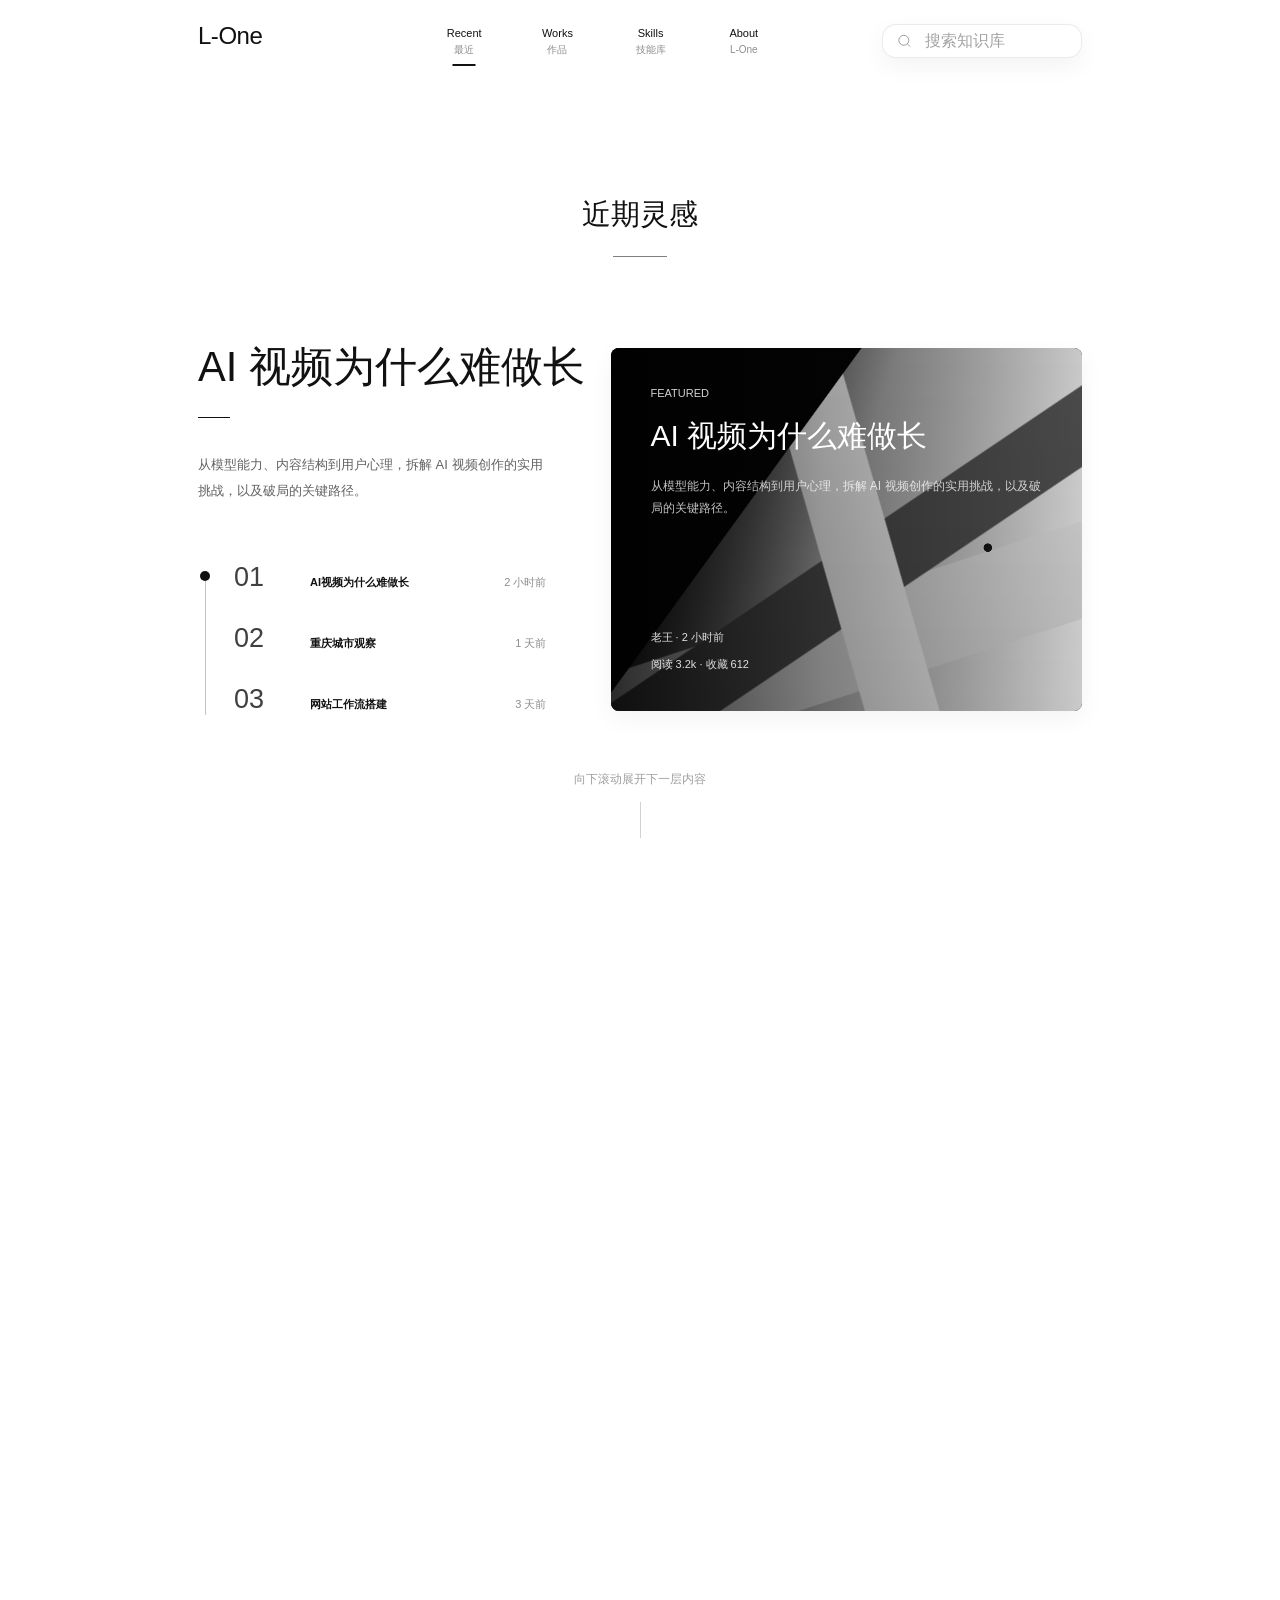
==== index.html @ 472b59b1 "Serve Shougang images from site assets" ====
<!doctype html>
<html lang="zh-CN">
<head>
  <meta charset="utf-8">
  <meta name="viewport" content="width=device-width, initial-scale=1">
  <title>L-One | 个人知识库</title>
  <style>
    :root {
      --bg: #fff;
      --ink: #111;
      --text: rgba(0, 0, 0, .62);
      --muted: rgba(0, 0, 0, .45);
      --line: rgba(0, 0, 0, .12);
      --soft-line: rgba(0, 0, 0, .08);
      --black: #060606;
      --container: 884px;
      --pad: clamp(72px, 10vw, 146px);
      --radius: 8px;
      --shadow: 0 8px 24px rgba(0, 0, 0, .05);
      --font: -apple-system, BlinkMacSystemFont, "SF Pro Display", "SF Pro Text", "PingFang SC", "Hiragino Sans GB", "Microsoft YaHei", sans-serif;
    }

    * { box-sizing: border-box; }
    html { scroll-behavior: smooth; }
    body {
      margin: 0;
      background: var(--bg);
      color: var(--ink);
      font-family: var(--font);
      letter-spacing: 0;
    }
    a { color: inherit; text-decoration: none; }
    button, input { font: inherit; }

    .container {
      max-width: calc(var(--container) + var(--pad) * 2);
      margin: 0 auto;
      padding-left: var(--pad);
      padding-right: var(--pad);
    }

    .site-header {
      padding: 24px 0 0;
      background: #fff;
    }
    .header-inner {
      display: grid;
      grid-template-columns: 128px 1fr 200px;
      align-items: start;
      gap: 28px;
      min-height: 54px;
    }
    .logo {
      font-size: 24px;
      line-height: 1;
      font-weight: 500;
      letter-spacing: -.02em;
      white-space: nowrap;
    }
    .nav {
      display: flex;
      justify-content: center;
      gap: clamp(24px, 4vw, 58px);
      padding-top: 4px;
    }
    .nav-link {
      position: relative;
      display: grid;
      gap: 6px;
      text-align: center;
      min-width: 42px;
      padding-bottom: 11px;
      color: var(--ink);
      cursor: pointer;
    }
    .nav-link strong {
      display: block;
      font-size: 11px;
      font-weight: 500;
      line-height: 1;
    }
    .nav-link span {
      display: block;
      font-size: 10px;
      color: var(--muted);
      line-height: 1;
    }
    .nav-link.active::after {
      content: "";
      position: absolute;
      left: 50%;
      bottom: 0;
      width: 23px;
      height: 2px;
      background: #111;
      transform: translateX(-50%);
    }
    .search {
      position: relative;
      align-self: start;
    }
    .search svg {
      position: absolute;
      left: 14px;
      top: 50%;
      width: 17px;
      height: 17px;
      transform: translateY(-50%);
      opacity: .58;
      pointer-events: none;
    }
    .search input {
      width: 100%;
      height: 34px;
      border: 1px solid var(--soft-line);
      border-radius: 14px;
      box-shadow: var(--shadow);
      padding: 0 14px 0 42px;
      outline: none;
      color: var(--ink);
      background: #fff;
    }
    .search input::placeholder { color: rgba(0, 0, 0, .36); }
    .search input:focus { border-color: rgba(0, 0, 0, .22); }

    main { min-height: calc(100vh - 92px); }
    .page { display: none; }
    .page.active { display: block; }
    #page-home.awaiting-reveal .home-reveal-content {
      opacity: 0;
      transform: translateY(94px) scale(.975);
      pointer-events: none;
    }
    #page-home.reveal-complete .home-reveal-content {
      opacity: 1;
      transform: translateY(0) scale(1);
      pointer-events: auto;
      transition: opacity .82s ease, transform .82s cubic-bezier(.2, .8, .2, 1);
    }
    #page-home.awaiting-reveal .hero-grid {
      transform: translateY(0) scale(1);
      transition: transform .72s cubic-bezier(.2, .8, .2, 1), opacity .72s ease;
    }
    #page-home.reveal-complete .hero-grid {
      transform: translateY(-18px) scale(.985);
      transition: transform .72s cubic-bezier(.2, .8, .2, 1), opacity .72s ease;
    }
    .scroll-trigger-note {
      display: grid;
      place-items: center;
      margin: 56px auto 0;
      color: rgba(0,0,0,.38);
      font-size: 12px;
      letter-spacing: 0;
      transition: opacity .35s ease;
    }
    .scroll-trigger-note::after {
      content: "";
      display: block;
      width: 1px;
      height: 36px;
      margin-top: 14px;
      background: rgba(0,0,0,.18);
    }
    #page-home.reveal-complete .scroll-trigger-note {
      opacity: 0;
      pointer-events: none;
    }

    .section-head {
      position: relative;
      margin: 120px auto 87px;
      text-align: center;
    }
    .section-head h1,
    .section-head h2 {
      margin: 0;
      font-size: clamp(20px, 2.4vw, 29px);
      font-weight: 500;
      line-height: 1.16;
      letter-spacing: 0;
    }
    .section-head::after {
      content: "";
      display: block;
      width: 54px;
      height: 1px;
      margin: 24px auto 0;
      background: rgba(0, 0, 0, .5);
    }
    .section-head.with-action {
      display: grid;
      grid-template-columns: 1fr auto 1fr;
      align-items: center;
      text-align: center;
    }
    .section-head.with-action h2 { grid-column: 2; }
    .section-head.with-action .ghost-btn {
      grid-column: 3;
      justify-self: end;
      margin-top: 8px;
    }
    .section-head.with-action::after {
      grid-column: 2;
      justify-self: center;
    }
    .ghost-btn {
      display: inline-flex;
      align-items: center;
      justify-content: center;
      min-height: 28px;
      padding: 0 12px;
      border: 1px solid var(--soft-line);
      border-radius: 6px;
      background: #fff;
      color: var(--muted);
      font-size: 10px;
      cursor: pointer;
      transition: opacity .18s ease, transform .18s ease;
    }
    .ghost-btn:hover { opacity: .68; transform: translateY(-1px); }

    .visual {
      position: relative;
      overflow: hidden;
      background: #ddd;
      filter: grayscale(1);
      isolation: isolate;
    }
    .visual::before,
    .visual::after {
      content: "";
      position: absolute;
      inset: 0;
      pointer-events: none;
    }
    .visual::before { background: var(--scene); }
    .visual::after {
      background:
        linear-gradient(180deg, rgba(255,255,255,.08), rgba(0,0,0,.12)),
        radial-gradient(circle at var(--dot-x, 50%) var(--dot-y, 55%), rgba(0,0,0,.92) 0 4px, transparent 4.5px);
      mix-blend-mode: multiply;
    }
    .scene-arch {
      --dot-x: 80%;
      --dot-y: 55%;
      --scene:
        linear-gradient(126deg, #050505 0 34%, transparent 34.2%),
        linear-gradient(74deg, transparent 0 44%, #f4f4f4 44.3% 57%, transparent 57.3%),
        linear-gradient(146deg, transparent 0 52%, #4f4f4f 52.3% 64%, transparent 64.3%),
        linear-gradient(162deg, transparent 0 63%, #dcdcdc 63.3% 82%, transparent 82.3%),
        linear-gradient(110deg, #222 0 18%, #aaa 48%, #f5f5f5 100%);
    }
    .scene-stairs {
      --dot-x: 58%;
      --dot-y: 64%;
      --scene:
        repeating-linear-gradient(180deg, transparent 0 13px, rgba(0,0,0,.26) 13px 15px),
        linear-gradient(105deg, #171717 0 38%, transparent 38.3%),
        linear-gradient(72deg, transparent 0 56%, #303030 56.4% 76%, transparent 76.4%),
        linear-gradient(180deg, #fafafa 0 20%, #bdbdbd 100%);
    }
    .scene-city {
      --dot-x: 45%;
      --dot-y: 78%;
      --scene:
        linear-gradient(180deg, rgba(255,255,255,.72), transparent 42%),
        repeating-linear-gradient(90deg, transparent 0 10px, rgba(0,0,0,.18) 10px 12px),
        linear-gradient(90deg, #262626 0 8%, #666 8% 13%, #222 13% 20%, #aaa 20% 24%, #333 24% 33%, #777 33% 44%, #202020 44% 53%, #555 53% 62%, #1d1d1d 62% 70%, #8b8b8b 70% 78%, #2c2c2c 78% 100%),
        linear-gradient(180deg, #d7d7d7, #777);
    }
    .scene-notes {
      --dot-x: 22%;
      --dot-y: 68%;
      --scene:
        linear-gradient(28deg, transparent 0 51%, rgba(0,0,0,.55) 51.2% 54%, transparent 54.2%),
        repeating-linear-gradient(0deg, transparent 0 16px, rgba(0,0,0,.12) 16px 17px),
        linear-gradient(115deg, #dedede 0 52%, #777 52.3% 72%, #ececec 72.3% 100%);
    }
    .scene-room {
      --dot-x: 50%;
      --dot-y: 74%;
      --scene:
        radial-gradient(circle at 50% 20%, rgba(255,255,255,.95) 0 18%, transparent 19%),
        linear-gradient(90deg, #0f0f0f 0 28%, #ededed 28.3% 72%, #1b1b1b 72.3% 100%),
        linear-gradient(180deg, #bbb 0, #222 100%);
    }
    .scene-desk {
      --dot-x: 64%;
      --dot-y: 58%;
      --scene:
        radial-gradient(circle at 74% 36%, rgba(255,255,255,.75) 0 9%, transparent 9.5%),
        linear-gradient(15deg, transparent 0 54%, rgba(0,0,0,.72) 54.4% 60%, transparent 60.4%),
        linear-gradient(95deg, #1a1a1a 0 42%, #d9d9d9 42.3% 68%, #4d4d4d 68.3% 100%);
    }
    .scene-book {
      --dot-x: 47%;
      --dot-y: 50%;
      --scene:
        repeating-linear-gradient(90deg, transparent 0 9px, rgba(0,0,0,.16) 9px 10px),
        linear-gradient(110deg, #eee 0 44%, #999 44.4% 50%, #f5f5f5 50.4% 100%);
    }
    .scene-water {
      --dot-x: 64%;
      --dot-y: 54%;
      --scene:
        repeating-linear-gradient(0deg, rgba(0,0,0,.1) 0 1px, transparent 1px 16px),
        linear-gradient(180deg, #f4f4f4 0, #9a9a9a 56%, #343434 100%);
    }

    .hero-grid {
      display: grid;
      grid-template-columns: minmax(280px, .85fr) minmax(368px, 1.15fr);
      gap: clamp(42px, 5vw, 74px);
      align-items: center;
      margin-top: 18px;
    }
    .hero-copy h2 {
      margin: 0;
      font-size: clamp(28px, 3.25vw, 43px);
      font-weight: 400;
      line-height: 1.1;
      white-space: nowrap;
      letter-spacing: 0;
    }
    .short-line {
      width: 32px;
      height: 1px;
      background: #111;
      margin: 28px 0 34px;
    }
    .hero-copy p {
      max-width: 470px;
      margin: 0;
      color: var(--text);
      font-size: 13px;
      line-height: 2;
    }
    .rank-list {
      position: relative;
      display: grid;
      gap: 30px;
      margin-top: 58px;
      padding-left: 36px;
    }
    .rank-list::before {
      content: "";
      position: absolute;
      left: 7px;
      top: 12px;
      bottom: 0;
      width: 1px;
      background: rgba(0, 0, 0, .24);
    }
    .rank-list::after {
      content: "";
      position: absolute;
      left: 2px;
      top: 9px;
      width: 10px;
      height: 10px;
      border-radius: 50%;
      background: #111;
    }
    .rank-item {
      display: grid;
      grid-template-columns: 54px 1fr auto;
      gap: 22px;
      align-items: baseline;
    }
    .rank-no {
      font-size: 27px;
      font-weight: 300;
      color: rgba(0, 0, 0, .75);
    }
    .rank-title {
      font-size: 11px;
      font-weight: 600;
      white-space: nowrap;
    }
    .rank-time {
      color: var(--muted);
      font-size: 11px;
      white-space: nowrap;
    }
    .featured-card {
      position: relative;
      min-height: 363px;
      border-radius: var(--radius);
      overflow: hidden;
      box-shadow: var(--shadow);
      background: #111;
    }
    .featured-card .visual {
      position: absolute;
      inset: 0;
      width: 100%;
      height: 100%;
    }
    .featured-card::after {
      content: "";
      position: absolute;
      inset: 0;
      background: linear-gradient(90deg, rgba(0,0,0,.78), rgba(0,0,0,.35) 45%, rgba(0,0,0,.06));
    }
    .featured-text {
      position: relative;
      z-index: 1;
      display: flex;
      flex-direction: column;
      justify-content: space-between;
      min-height: 363px;
      padding: 39px 40px;
      color: #fff;
    }
    .featured-kicker {
      margin-bottom: 18px;
      font-size: 11px;
      color: rgba(255,255,255,.82);
      text-transform: uppercase;
    }
    .featured-text h3 {
      margin: 0 0 20px;
      font-size: clamp(23px, 2.4vw, 30px);
      font-weight: 400;
      line-height: 1.25;
    }
    .featured-text p {
      max-width: 470px;
      margin: 0;
      color: rgba(255,255,255,.76);
      font-size: 12px;
      line-height: 1.9;
    }
    .featured-meta {
      display: grid;
      gap: 12px;
      font-size: 11px;
      color: rgba(255,255,255,.86);
    }

    .home-articles {
      max-width: 820px;
      margin: 0 auto;
    }
    .article-preview {
      display: grid;
      grid-template-columns: 208px 1fr;
      align-items: center;
      gap: 66px;
      margin: 0 0 138px;
      color: inherit;
      cursor: pointer;
      transition: opacity .18s ease, transform .18s ease;
    }
    .article-preview:hover { opacity: .82; transform: translateY(-2px); }
    .article-preview.reverse {
      grid-template-columns: 1fr 208px;
      margin-left: 60px;
      margin-right: -20px;
    }
    .article-preview.reverse .preview-copy {
      text-align: right;
      justify-self: end;
    }
    .preview-cover {
      width: 208px;
      aspect-ratio: 1;
      border-radius: 6px;
      overflow: hidden;
      box-shadow: var(--shadow);
    }
    .preview-cover .visual { width: 100%; height: 100%; }
    .preview-cover .work-photo {
      width: 100%;
      height: 100%;
      object-fit: cover;
      filter: grayscale(.16) contrast(.98);
    }
    .preview-copy h3 {
      margin: 0 0 22px;
      font-size: 22px;
      font-weight: 500;
      line-height: 1.25;
    }
    .preview-copy p {
      margin: 0;
      color: var(--text);
      font-size: 12px;
      line-height: 1.9;
    }
    .meta {
      margin-top: 28px;
      color: var(--muted);
      font-size: 10px;
      line-height: 1.7;
    }

    .video-preview-grid {
      display: grid;
      grid-template-columns: repeat(2, minmax(208px, 288px));
      justify-content: center;
      gap: clamp(54px, 8vw, 102px);
      margin-bottom: 105px;
    }
    .video-mini .preview-cover {
      width: 100%;
      aspect-ratio: 1;
    }
    .video-mini h3 {
      margin: 28px 0 18px;
      font-size: 22px;
      font-weight: 500;
      line-height: 1.25;
    }
    .video-mini p {
      margin: 0;
      color: var(--text);
      font-size: 12px;
      line-height: 1.8;
    }

    .footer-line {
      border-top: 1px solid rgba(0, 0, 0, .08);
      margin: 60px 0 0;
      padding: 22px 0 28px;
      text-align: center;
    }

    .article-columns {
      display: grid;
      grid-template-columns: repeat(3, minmax(0, 1fr));
      gap: 26px;
      max-width: 1010px;
      margin: 0 auto 84px;
    }
    .article-column {
      overflow: hidden;
      border-radius: 4px;
      background: var(--black);
    }
    .black-card {
      background: var(--black);
      color: #fff;
    }
    .black-card .visual {
      width: 100%;
      aspect-ratio: 1;
    }
    .black-copy {
      padding: 23px 22px 30px;
      border-bottom: 1px solid rgba(255, 255, 255, .08);
    }
    .black-copy h3 {
      margin: 0 0 14px;
      font-size: 20px;
      font-weight: 500;
      line-height: 1.35;
    }
    .black-copy p {
      margin: 0;
      color: rgba(255, 255, 255, .66);
      font-size: 14px;
      line-height: 1.75;
    }
    .black-copy .meta {
      color: rgba(255, 255, 255, .45);
      margin-top: 24px;
    }
    .category-card {
      display: grid;
      place-items: center;
      min-height: 240px;
      padding: 32px 18px;
      text-align: center;
      background: #030303;
      border-bottom: 1px solid rgba(255, 255, 255, .08);
    }
    .category-card strong {
      display: block;
      font-size: clamp(48px, 6vw, 78px);
      font-weight: 400;
      color: #fff;
      line-height: 1;
    }
    .category-card span {
      display: block;
      margin-top: 22px;
      color: rgba(255, 255, 255, .68);
      font-size: 15px;
    }

    .video-layout {
      display: grid;
      grid-template-columns: minmax(190px, 260px) minmax(340px, 520px) minmax(190px, 260px);
      gap: clamp(28px, 4.6vw, 54px);
      align-items: start;
      max-width: 1160px;
      margin: 0 auto 90px;
    }
    .video-col {
      display: grid;
      gap: 26px;
    }
    .video-card {
      overflow: hidden;
      border: 1px solid var(--soft-line);
      border-radius: 7px;
      background: #fff;
      transition: transform .18s ease, box-shadow .18s ease;
    }
    .video-card:hover {
      transform: translateY(-3px);
      box-shadow: var(--shadow);
    }
    .video-card .visual {
      width: 100%;
      aspect-ratio: 1.1;
    }
    .video-card.large .visual { aspect-ratio: 1.55; }
    .video-body {
      padding: 20px 20px 23px;
    }
    .video-card.large .video-body { padding: 26px 26px 30px; }
    .video-body h3 {
      margin: 0 0 12px;
      font-size: 19px;
      font-weight: 500;
      line-height: 1.3;
    }
    .video-card.large h3 { font-size: 30px; }
    .video-body p {
      margin: 0;
      color: var(--text);
      font-size: 14px;
      line-height: 1.75;
    }
    .video-card.large p { font-size: 16px; }

    .lib-hero {
      margin: 82px auto 54px;
      text-align: center;
    }
    .lib-hero h1 {
      margin: 0 0 22px;
      font-size: clamp(48px, 6vw, 72px);
      font-weight: 400;
      line-height: 1;
    }
    .lib-hero p {
      margin: 0;
      color: var(--muted);
      font-size: 20px;
    }
    .filters {
      display: flex;
      justify-content: center;
      align-items: center;
      gap: 28px;
      margin-bottom: 54px;
      color: rgba(0, 0, 0, .68);
      font-size: 14px;
    }
    .filter {
      min-height: 34px;
      padding: 0 16px;
      border: 1px solid transparent;
      border-radius: 7px;
      background: transparent;
      color: inherit;
      cursor: pointer;
    }
    .filter.active {
      border-color: var(--soft-line);
      box-shadow: var(--shadow);
      color: var(--ink);
    }
    .filter.icon {
      display: inline-flex;
      gap: 6px;
      align-items: center;
    }
    .works-intro {
      max-width: 560px;
      margin: -58px auto 42px;
      color: var(--text);
      font-size: 13px;
      line-height: 2;
      text-align: center;
    }
    .works-board {
      display: grid;
      gap: 32px;
      max-width: 1040px;
      margin: 0 auto 96px;
    }
    .work-featured {
      display: grid;
      grid-template-columns: minmax(280px, 1.08fr) minmax(280px, .92fr);
      overflow: hidden;
      border: 1px solid var(--soft-line);
      border-radius: 8px;
      background: #fff;
      box-shadow: var(--shadow);
      color: inherit;
      cursor: pointer;
      transition: opacity .18s ease, transform .18s ease, box-shadow .18s ease;
    }
    .work-featured:hover {
      opacity: .86;
      transform: translateY(-3px);
      box-shadow: 0 12px 30px rgba(0, 0, 0, .07);
    }
    .work-featured .visual { min-height: 392px; }
    .work-photo {
      display: block;
      width: 100%;
      height: 100%;
      object-fit: cover;
    }
    .work-featured .work-photo {
      min-height: 392px;
      filter: grayscale(.18) contrast(.98);
    }
    .work-copy {
      display: flex;
      flex-direction: column;
      justify-content: center;
      padding: clamp(34px, 4vw, 56px);
    }
    .work-kicker {
      margin-bottom: 18px;
      color: var(--muted);
      font-size: 11px;
      letter-spacing: .04em;
      text-transform: uppercase;
    }
    .work-copy h2,
    .work-card h3 {
      margin: 0;
      color: var(--ink);
      font-weight: 500;
      line-height: 1.32;
    }
    .work-copy h2 {
      font-size: clamp(28px, 3.2vw, 42px);
      letter-spacing: -.02em;
    }
    .work-copy p,
    .work-card p {
      margin: 18px 0 0;
      color: var(--text);
      line-height: 1.85;
    }
    .work-copy p { font-size: 14px; }
    .work-tags {
      display: flex;
      flex-wrap: wrap;
      gap: 10px;
      margin-top: 24px;
      color: rgba(0, 0, 0, .52);
      font-size: 11px;
    }
    .work-meta-grid {
      display: grid;
      grid-template-columns: repeat(2, minmax(0, 1fr));
      gap: 18px 28px;
      margin-top: 34px;
      padding-top: 28px;
      border-top: 1px solid var(--soft-line);
    }
    .work-meta-grid span {
      display: block;
      color: var(--muted);
      font-size: 10px;
      line-height: 1.4;
    }
    .work-meta-grid strong {
      display: block;
      margin-top: 7px;
      color: rgba(0, 0, 0, .72);
      font-size: 12px;
      font-weight: 500;
      line-height: 1.45;
    }
    .work-actions { margin-top: 32px; }
    .work-grid {
      display: grid;
      grid-template-columns: repeat(3, minmax(0, 1fr));
      gap: 26px;
    }
    .work-card {
      overflow: hidden;
      border: 1px solid var(--soft-line);
      border-radius: 7px;
      background: #fff;
      transition: transform .18s ease, box-shadow .18s ease;
    }
    .work-card:hover {
      transform: translateY(-3px);
      box-shadow: var(--shadow);
    }
    .work-card .visual {
      width: 100%;
      aspect-ratio: 1;
    }
    .work-card-body { padding: 22px 22px 24px; }
    .work-card h3 { font-size: 19px; }
    .work-card p { font-size: 13px; }
    .work-card .work-tags { margin-top: 18px; }
    .work-card .ghost-btn { margin-top: 24px; }
    .work-detail {
      max-width: 980px;
      margin: 74px auto 96px;
    }
    .back-link {
      display: inline-flex;
      margin-bottom: 54px;
      color: var(--muted);
      font-size: 12px;
      transition: opacity .18s ease;
    }
    .back-link:hover { opacity: .68; }
    .detail-hero {
      display: grid;
      grid-template-columns: minmax(280px, .9fr) minmax(320px, 1.1fr);
      gap: clamp(42px, 6vw, 82px);
      align-items: center;
      padding-bottom: 64px;
      border-bottom: 1px solid var(--soft-line);
    }
    .detail-cover {
      overflow: hidden;
      border-radius: 8px;
      box-shadow: var(--shadow);
    }
    .detail-cover .visual {
      width: 100%;
      aspect-ratio: 4 / 5;
      min-height: 420px;
    }
    .detail-cover .work-photo {
      width: 100%;
      aspect-ratio: 4 / 5;
      min-height: 420px;
      object-fit: cover;
      filter: grayscale(.08) contrast(.98);
    }
    .detail-kicker {
      margin-bottom: 22px;
      color: var(--muted);
      font-size: 11px;
      letter-spacing: .04em;
      text-transform: uppercase;
    }
    .detail-title {
      margin: 0;
      font-size: clamp(36px, 5vw, 68px);
      font-weight: 400;
      line-height: 1.08;
      letter-spacing: -.04em;
    }
    .detail-lead {
      max-width: 560px;
      margin: 28px 0 0;
      color: var(--text);
      font-size: 15px;
      line-height: 2;
    }
    .detail-meta {
      display: grid;
      grid-template-columns: repeat(4, minmax(0, 1fr));
      gap: 24px;
      padding: 34px 0;
      border-bottom: 1px solid var(--soft-line);
    }
    .detail-meta span {
      display: block;
      color: var(--muted);
      font-size: 10px;
      line-height: 1.4;
    }
    .detail-meta strong {
      display: block;
      margin-top: 8px;
      color: rgba(0, 0, 0, .76);
      font-size: 13px;
      font-weight: 500;
      line-height: 1.45;
    }
    .detail-body {
      display: grid;
      grid-template-columns: minmax(0, .72fr) minmax(240px, .28fr);
      gap: clamp(42px, 6vw, 76px);
      padding-top: 58px;
    }
    .detail-section {
      margin-bottom: 54px;
    }
    .detail-section h2 {
      margin: 0 0 22px;
      font-size: 22px;
      font-weight: 500;
      line-height: 1.3;
    }
    .detail-section p {
      margin: 0 0 16px;
      color: var(--text);
      font-size: 14px;
      line-height: 2;
    }
    .note-body {
      display: grid;
      gap: 14px;
      color: var(--text);
      font-size: 14px;
      line-height: 2;
    }
    .note-body p { margin: 0; }
    .photo-carousel-wrap {
      position: relative;
    }
    .photo-carousel {
      display: grid;
      grid-auto-flow: column;
      grid-auto-columns: 100%;
      overflow-x: auto;
      overscroll-behavior-x: contain;
      scroll-snap-type: x mandatory;
      border-radius: 8px;
      box-shadow: var(--shadow);
      background: #f4f4f4;
      scrollbar-width: none;
    }
    .photo-carousel::-webkit-scrollbar { display: none; }
    .carousel-btn {
      position: absolute;
      top: 50%;
      z-index: 2;
      display: grid;
      place-items: center;
      width: 38px;
      height: 38px;
      border: 1px solid rgba(0, 0, 0, .1);
      border-radius: 50%;
      background: rgba(255, 255, 255, .84);
      color: rgba(0, 0, 0, .76);
      box-shadow: 0 8px 20px rgba(0, 0, 0, .08);
      cursor: pointer;
      opacity: 0;
      transform: translateY(-50%);
      transition: opacity .18s ease, transform .18s ease, background .18s ease;
    }
    .photo-carousel-wrap:hover .carousel-btn,
    .photo-carousel-wrap.controls-visible .carousel-btn,
    .carousel-btn:focus-visible {
      opacity: 1;
    }
    .carousel-btn:hover {
      background: #fff;
      transform: translateY(-50%) scale(1.04);
    }
    .carousel-btn.prev { left: -56px; }
    .carousel-btn.next { right: -56px; }
    .carousel-btn span {
      display: block;
      margin-top: -2px;
      font-size: 25px;
      line-height: 1;
    }
    .photo-slide {
      position: relative;
      margin: 0;
      scroll-snap-align: center;
    }
    .photo-slide .work-photo {
      width: 100%;
      aspect-ratio: 4 / 5;
      min-height: 420px;
      object-fit: cover;
      filter: grayscale(.08) contrast(.98);
      cursor: zoom-in;
    }
    .photo-index {
      position: absolute;
      right: 14px;
      bottom: 14px;
      padding: 5px 9px;
      border-radius: 999px;
      background: rgba(255, 255, 255, .82);
      color: rgba(0, 0, 0, .68);
      font-size: 11px;
      line-height: 1;
    }
    .carousel-hint {
      margin-top: 12px;
      color: var(--muted);
      font-size: 11px;
    }
    .photo-preview {
      position: fixed;
      inset: 0;
      z-index: 20;
      display: none;
      place-items: center;
      padding: clamp(18px, 4vw, 48px);
      background: rgba(0, 0, 0, .86);
    }
    .photo-preview.active { display: grid; }
    .photo-preview-img {
      max-width: min(92vw, 1180px);
      max-height: 88vh;
      object-fit: contain;
      border-radius: 6px;
      box-shadow: 0 24px 80px rgba(0, 0, 0, .34);
    }
    .preview-close,
    .preview-nav {
      position: fixed;
      z-index: 21;
      display: grid;
      place-items: center;
      border: 1px solid rgba(255, 255, 255, .18);
      border-radius: 50%;
      background: rgba(255, 255, 255, .12);
      color: #fff;
      cursor: pointer;
      transition: background .18s ease, transform .18s ease;
    }
    .preview-close:hover,
    .preview-nav:hover {
      background: rgba(255, 255, 255, .22);
      transform: scale(1.04);
    }
    .preview-close {
      top: 28px;
      right: 30px;
      width: 42px;
      height: 42px;
      font-size: 26px;
      line-height: 1;
    }
    .preview-nav {
      top: 50%;
      width: 48px;
      height: 48px;
      font-size: 32px;
      transform: translateY(-50%);
    }
    .preview-nav:hover { transform: translateY(-50%) scale(1.04); }
    .preview-nav.prev { left: 30px; }
    .preview-nav.next { right: 30px; }
    .preview-counter {
      position: fixed;
      left: 50%;
      bottom: 28px;
      z-index: 21;
      transform: translateX(-50%);
      padding: 6px 12px;
      border-radius: 999px;
      background: rgba(255, 255, 255, .13);
      color: rgba(255, 255, 255, .86);
      font-size: 12px;
    }
    .detail-side {
      align-self: start;
      padding-top: 4px;
    }
    .detail-side-card {
      border: 1px solid var(--soft-line);
      border-radius: 8px;
      padding: 24px;
      background: #fff;
    }
    .detail-side-card h3 {
      margin: 0 0 18px;
      font-size: 16px;
      font-weight: 500;
    }
    .detail-side-card p {
      margin: 0;
      color: var(--text);
      font-size: 12px;
      line-height: 1.9;
    }
    .detail-side-card .ghost-btn {
      margin-top: 24px;
    }
    .library-grid {
      display: grid;
      grid-template-columns: repeat(4, minmax(0, 1fr));
      gap: 34px 26px;
      max-width: 1060px;
      margin: 0 auto 96px;
    }
    .lib-card {
      min-width: 0;
    }
    .lib-thumb {
      aspect-ratio: 1;
      border-radius: 6px;
      overflow: hidden;
      box-shadow: var(--shadow);
      transition: transform .2s ease;
    }
    .lib-thumb .visual { width: 100%; height: 100%; }
    .library-grid:hover .lib-thumb { transform: scale(.985); }
    .lib-card:hover .lib-thumb { transform: scale(1.14); z-index: 2; }
    .lib-card h3 {
      margin: 15px 0 0;
      font-size: 17px;
      font-weight: 500;
      line-height: 1.35;
    }

    .about-page .header-rule {
      border-top: 1px solid var(--line);
      margin-top: 3px;
    }
    .about-info {
      display: grid;
      grid-template-columns: repeat(3, 1fr);
      gap: 48px;
      padding: 46px 0 40px;
      border-bottom: 1px solid var(--line);
    }
    .info-item {
      display: grid;
      grid-template-columns: 38px 1fr;
      gap: 18px;
      align-items: start;
    }
    .info-item svg {
      width: 30px;
      height: 30px;
      stroke-width: 1.5;
    }
    .eyebrow {
      color: var(--ink);
      font-size: 16px;
      font-weight: 500;
      line-height: 1.2;
    }
    .cn { color: var(--muted); font-weight: 400; }
    .info-item p {
      margin: 12px 0 0;
      color: var(--text);
      font-size: 16px;
      line-height: 1.55;
    }
    .about-hero {
      display: grid;
      grid-template-columns: 1.15fr .95fr;
      gap: 74px;
      align-items: center;
      padding: 42px 0 64px;
    }
    .about-hero h1 {
      margin: 0;
      font-size: clamp(78px, 10vw, 132px);
      font-weight: 900;
      letter-spacing: -.04em;
      line-height: .9;
    }
    .about-name {
      margin: 18px 0 42px;
      font-size: 31px;
      font-weight: 400;
    }
    .tags {
      display: flex;
      flex-wrap: wrap;
      gap: 12px;
      margin-bottom: 38px;
      color: rgba(0, 0, 0, .72);
      font-size: 12px;
      text-transform: uppercase;
    }
    .tags span + span::before {
      content: "|";
      margin-right: 12px;
      color: rgba(0, 0, 0, .35);
    }
    .about-lead {
      color: var(--text);
      font-size: 19px;
      line-height: 1.95;
    }
    .profile-img {
      aspect-ratio: 1.03;
      border-radius: 3px;
      overflow: hidden;
    }
    .profile-img .visual { width: 100%; height: 100%; }
    .about-grid {
      display: grid;
      grid-template-columns: .9fr 1.1fr;
      gap: 84px;
      padding-bottom: 60px;
    }
    .resume-section {
      margin-bottom: 48px;
    }
    .resume-title {
      margin: 0 0 22px;
      padding-bottom: 13px;
      border-bottom: 1px solid var(--line);
      font-size: 22px;
      font-weight: 700;
      line-height: 1.2;
      text-transform: uppercase;
    }
    .resume-section p {
      margin: 0;
      color: var(--text);
      font-size: 15px;
      line-height: 1.85;
    }
    .skill-list {
      display: grid;
      grid-template-columns: repeat(3, minmax(0, 1fr));
      gap: 12px;
    }
    .skill-pill {
      min-height: 44px;
      border: 1px solid rgba(0, 0, 0, .28);
      border-radius: 22px;
      display: grid;
      place-items: center;
      padding: 7px 10px;
      text-align: center;
      font-size: 12px;
      line-height: 1.25;
      color: rgba(0, 0, 0, .82);
    }
    .value-item {
      display: grid;
      grid-template-columns: 32px 1fr;
      gap: 16px;
      margin-bottom: 22px;
    }
    .value-item svg { width: 24px; height: 24px; }
    .value-item strong {
      display: block;
      margin-bottom: 5px;
      font-size: 16px;
      font-weight: 500;
    }
    .timeline {
      display: grid;
      gap: 28px;
    }
    .job {
      display: grid;
      grid-template-columns: 130px 1fr;
      gap: 28px;
    }
    .job time {
      color: rgba(0, 0, 0, .72);
      font-size: 15px;
    }
    .job strong {
      display: block;
      margin-bottom: 8px;
      font-size: 15px;
      font-weight: 600;
    }
    .contact-list {
      display: grid;
      gap: 13px;
    }
    .contact-row {
      display: grid;
      grid-template-columns: 170px 1fr;
      gap: 26px;
      color: var(--text);
      font-size: 15px;
      line-height: 1.5;
    }
    .contact-row strong {
      color: rgba(0, 0, 0, .75);
      font-weight: 500;
    }
    .copyright {
      border-top: 1px solid rgba(0, 0, 0, .08);
      padding: 20px 0 30px;
      text-align: center;
      color: var(--muted);
      font-size: 13px;
    }

    @media (max-width: 980px) {
      .header-inner {
        grid-template-columns: 1fr;
        gap: 18px;
      }
      .nav { justify-content: flex-start; overflow-x: auto; padding-bottom: 10px; }
      .search { max-width: 320px; }
      .hero-grid,
      .article-preview,
      .article-preview.reverse,
      .video-layout,
      .about-hero,
      .about-grid,
      .about-info,
      .work-featured,
      .detail-hero,
      .detail-body {
        grid-template-columns: 1fr;
      }
      .detail-meta {
        grid-template-columns: repeat(2, minmax(0, 1fr));
      }
      .work-grid {
        grid-template-columns: 1fr;
        max-width: 420px;
        margin: 0 auto;
      }
      .article-preview.reverse {
        margin-left: 0;
        margin-right: 0;
      }
      .article-preview.reverse .preview-copy {
        text-align: left;
        justify-self: start;
      }
      .article-columns {
        grid-template-columns: 1fr;
        max-width: 420px;
      }
      .library-grid {
        grid-template-columns: repeat(2, minmax(0, 1fr));
      }
      .video-preview-grid { grid-template-columns: minmax(240px, 360px); }
      .skill-list { grid-template-columns: repeat(2, minmax(0, 1fr)); }
      .job,
      .contact-row { grid-template-columns: 1fr; gap: 8px; }
    }

    @media (max-width: 640px) {
      :root { --pad: 22px; }
      .logo { font-size: 26px; }
      .section-head { margin-top: 58px; }
      .section-head.with-action {
        display: block;
      }
      .section-head.with-action .ghost-btn {
        margin-top: 22px;
      }
      .hero-copy h2 { font-size: clamp(29px, 9vw, 40px); }
      .rank-item { grid-template-columns: 50px 1fr; }
      .rank-time { grid-column: 2; }
      .featured-card,
      .featured-text { min-height: 390px; }
      .featured-text { padding: 34px 28px; }
      .preview-cover { width: 100%; }
      .article-preview,
      .article-preview.reverse { gap: 26px; margin-bottom: 62px; }
      .filters { justify-content: flex-start; overflow-x: auto; gap: 12px; }
      .lib-hero h1 { font-size: 46px; }
      .about-hero h1 { font-size: 74px; }
      .about-lead { font-size: 16px; }
      .detail-title { font-size: 42px; }
      .detail-cover .visual { min-height: 320px; }
      .photo-slide .work-photo { min-height: 320px; }
      .carousel-btn {
        width: 34px;
        height: 34px;
        opacity: 1;
      }
      .carousel-btn.prev { left: 10px; }
      .carousel-btn.next { right: 10px; }
      .preview-close {
        top: 16px;
        right: 16px;
      }
      .preview-nav {
        width: 40px;
        height: 40px;
      }
      .preview-nav.prev { left: 16px; }
      .preview-nav.next { right: 16px; }
    }
  </style>
</head>
<body>
  <header class="site-header" id="top">
    <div class="container header-inner">
      <a class="logo" href="#home" data-route="home">L-One</a>
      <nav class="nav" aria-label="主导航">
        <a class="nav-link" href="#home" data-route="home"><strong>Recent</strong><span>最近</span></a>
        <a class="nav-link" href="#works" data-route="works"><strong>Works</strong><span>作品</span></a>
        <a class="nav-link" href="#skills" data-route="skills"><strong>Skills</strong><span>技能库</span></a>
        <a class="nav-link" href="#about" data-route="about"><strong>About</strong><span>L-One</span></a>
      </nav>
      <label class="search" aria-label="搜索知识库">
        <svg viewBox="0 0 24 24" fill="none" stroke="currentColor"><circle cx="11" cy="11" r="7"></circle><path d="m20 20-3.5-3.5"></path></svg>
        <input type="search" placeholder="搜索知识库">
      </label>
    </div>
  </header>

  <main>
    <section class="page" id="page-home">
      <div class="container">
        <div class="section-head"><h1>近期灵感</h1></div>
        <div class="hero-grid">
          <div class="hero-copy">
            <h2>AI 视频为什么难做长</h2>
            <div class="short-line"></div>
            <p>从模型能力、内容结构到用户心理，拆解 AI 视频创作的实用挑战，以及破局的关键路径。</p>
            <div class="rank-list">
              <div class="rank-item"><span class="rank-no">01</span><span class="rank-title">AI视频为什么难做长</span><span class="rank-time">2 小时前</span></div>
              <div class="rank-item"><span class="rank-no">02</span><span class="rank-title">重庆城市观察</span><span class="rank-time">1 天前</span></div>
              <div class="rank-item"><span class="rank-no">03</span><span class="rank-title">网站工作流搭建</span><span class="rank-time">3 天前</span></div>
            </div>
          </div>
          <article class="featured-card">
            <div class="visual scene-arch"></div>
            <div class="featured-text">
              <div>
                <div class="featured-kicker">Featured</div>
                <h3>AI 视频为什么难做长</h3>
                <p>从模型能力、内容结构到用户心理，拆解 AI 视频创作的实用挑战，以及破局的关键路径。</p>
              </div>
              <div class="featured-meta">
                <span>老王 · 2 小时前</span>
                <span>阅读 3.2k · 收藏 612</span>
              </div>
            </div>
          </article>
        </div>
        <div class="scroll-trigger-note">向下滚动展开下一层内容</div>

        <div class="home-reveal-content" id="home-reveal-content">
          <div class="section-head with-action"><h2>近期作品</h2><a class="ghost-btn" href="#works" data-route="works">进入作品页</a></div>
          <div class="home-articles">
            <a class="article-preview" href="#work-shougang" data-route="work-shougang">
              <div class="preview-cover"><img class="work-photo" src="assets/works/shougang/image-01.webp" alt="首钢园｜永定河畔的微凉惬意封面" loading="lazy"></div>
              <div class="preview-copy">
                <h3>首钢园｜永定河畔的微凉惬意</h3>
                <p>永定河水很湍急，声音很大，傍晚的风带着秋天的凉劲儿，躺在草坪上，听水，乘风，真的很舒服。</p>
                <div class="meta">小红书 · 图文 · 2025.09.27</div>
              </div>
            </a>
            <article class="article-preview reverse">
              <div class="preview-copy">
                <h3>重庆城市观察</h3>
                <p>在山城的坡道与烟火之间，记录城市的节奏与人们的日常选择。</p>
                <div class="meta">L-One 老王 · 1 天前 · 阅读 2.1k · 收藏 438</div>
              </div>
              <div class="preview-cover"><div class="visual scene-city"></div></div>
            </article>
            <article class="article-preview">
              <div class="preview-cover"><div class="visual scene-notes"></div></div>
              <div class="preview-copy">
                <h3>网站工作流搭建</h3>
                <p>从内容规划、资产管理到发布协作，梳理一套可复用的网站搭建与运营流程。</p>
                <div class="meta">L-One 老王 · 3 天前 · 阅读 1.8k · 收藏 376</div>
              </div>
            </article>
          </div>

          <div class="section-head with-action"><h2>视频作品</h2><a class="ghost-btn" href="#works" data-route="works">进入作品页</a></div>
          <div class="video-preview-grid">
            <article class="video-mini">
              <div class="preview-cover"><div class="visual scene-room"></div></div>
              <h3>AI 内容创作方法论</h3>
              <p>从灵感到成片，拆解 AI 视频从构思到落地的完整流程。</p>
              <div class="meta">12 分钟 · 1080p · 中文字幕</div>
            </article>
            <article class="video-mini">
              <div class="preview-cover"><div class="visual scene-city"></div></div>
              <h3>城市空间与人的关系</h3>
              <p>在城市影像中，观察空间如何塑造情绪与故事。</p>
              <div class="meta">14 分钟 · 4K · 中文字幕</div>
            </article>
          </div>
          <footer class="footer-line"><button class="ghost-btn" type="button" data-top>回到顶部</button></footer>
        </div>
      </div>
    </section>

    <section class="page" id="page-works">
      <div class="container">
        <div class="section-head"><h1>作品归档</h1></div>
        <p class="works-intro">把分散在不同平台上的图文、视频和文章整理成统一的 L-One 阅读入口。平台渠道只作为作品标签存在，作品本身在这里保持同一种版式。</p>
        <div class="filters">
          <button class="filter active" type="button">全部分类</button>
          <button class="filter" type="button">图文</button>
          <button class="filter" type="button">视频</button>
          <button class="filter" type="button">文章</button>
        </div>
        <div class="works-board">
          <a class="work-featured" href="#work-shougang" data-route="work-shougang">
            <img class="work-photo" src="assets/works/shougang/image-01.webp" alt="首钢园｜永定河畔的微凉惬意封面" loading="lazy">
            <div class="work-copy">
              <div class="work-kicker">Xiaohongshu · 图文 · 城市观察</div>
              <h2>首钢园｜永定河畔的微凉惬意</h2>
              <p>永定河水很湍急，声音很大，傍晚的风带着秋天的凉劲儿，躺在草坪上，听水，乘风，真的很舒服。</p>
              <div class="work-tags"><span>#整点儿摄影节奏</span><span>#城市漫游者</span><span>#首钢园</span><span>#我的秋日画册</span></div>
              <div class="work-meta-grid">
                <div><span>来源平台</span><strong>小红书</strong></div>
                <div><span>作品类型</span><strong>图文</strong></div>
                <div><span>发布时间</span><strong>2025.09.27</strong></div>
                <div><span>图片数量</span><strong>18 张</strong></div>
              </div>
              <div class="work-actions"><span class="ghost-btn">查看详情 →</span></div>
            </div>
          </a>
          <div class="work-grid">
            <article class="work-card">
              <div class="visual scene-city"></div>
              <div class="work-card-body">
                <div class="work-kicker">Xiaohongshu · 视频</div>
                <h3>去废弃铁轨上拍个照｜将府公园</h3>
                <p>视频笔记入口示例，保留视频封面、内容摘要与原平台跳转。</p>
                <div class="work-tags"><span>#小红书</span><span>#视频笔记</span><span>#拍照</span></div>
                <a class="ghost-btn" href="https://www.xiaohongshu.com/discovery/item/68c24414000000001d018616" target="_blank" rel="noopener noreferrer">查看视频 →</a>
              </div>
            </article>
            <article class="work-card">
              <div class="visual scene-notes"></div>
              <div class="work-card-body">
                <div class="work-kicker">Article · 文章</div>
                <h3>一篇内容如何整理成知识卡片</h3>
                <p>文章类作品入口示例，用同一套字段承载长文、公众号或站内整理稿。</p>
                <div class="work-tags"><span>#文章</span><span>#知识整理</span><span>#工作流</span></div>
                <a class="ghost-btn" href="#" data-route="works">阅读摘要 →</a>
              </div>
            </article>
            <article class="work-card">
              <div class="visual scene-arch"></div>
              <div class="work-card-body">
                <div class="work-kicker">Video · 视频</div>
                <h3>城市空间与人的关系</h3>
                <p>视频类作品入口示例，统一展示摘要、封面、标签和外链入口。</p>
                <div class="work-tags"><span>#视频</span><span>#城市观察</span><span>#空间</span></div>
                <a class="ghost-btn" href="#" data-route="works">查看作品 →</a>
              </div>
            </article>
          </div>
        </div>
      </div>
    </section>

    <section class="page" id="page-work-shougang">
      <div class="container">
        <article class="work-detail">
          <a class="back-link" href="#works" data-route="works">← 返回作品归档</a>
          <div class="detail-hero">
            <div>
              <div class="photo-carousel-wrap">
                <button class="carousel-btn prev" type="button" data-carousel-action="prev" aria-label="上一张图片"><span>&lsaquo;</span></button>
                <div class="photo-carousel" aria-label="首钢园图文图片，可左右滑动查看">
                  <figure class="photo-slide"><img class="work-photo" src="assets/works/shougang/image-01.webp" alt="首钢园图文图片 1"><figcaption class="photo-index">1 / 18</figcaption></figure>
                  <figure class="photo-slide"><img class="work-photo" src="assets/works/shougang/image-02.webp" alt="首钢园图文图片 2" loading="lazy"><figcaption class="photo-index">2 / 18</figcaption></figure>
                  <figure class="photo-slide"><img class="work-photo" src="assets/works/shougang/image-03.webp" alt="首钢园图文图片 3" loading="lazy"><figcaption class="photo-index">3 / 18</figcaption></figure>
                  <figure class="photo-slide"><img class="work-photo" src="assets/works/shougang/image-04.webp" alt="首钢园图文图片 4" loading="lazy"><figcaption class="photo-index">4 / 18</figcaption></figure>
                  <figure class="photo-slide"><img class="work-photo" src="assets/works/shougang/image-05.webp" alt="首钢园图文图片 5" loading="lazy"><figcaption class="photo-index">5 / 18</figcaption></figure>
                  <figure class="photo-slide"><img class="work-photo" src="assets/works/shougang/image-06.webp" alt="首钢园图文图片 6" loading="lazy"><figcaption class="photo-index">6 / 18</figcaption></figure>
                  <figure class="photo-slide"><img class="work-photo" src="assets/works/shougang/image-07.webp" alt="首钢园图文图片 7" loading="lazy"><figcaption class="photo-index">7 / 18</figcaption></figure>
                  <figure class="photo-slide"><img class="work-photo" src="assets/works/shougang/image-08.webp" alt="首钢园图文图片 8" loading="lazy"><figcaption class="photo-index">8 / 18</figcaption></figure>
                  <figure class="photo-slide"><img class="work-photo" src="assets/works/shougang/image-09.webp" alt="首钢园图文图片 9" loading="lazy"><figcaption class="photo-index">9 / 18</figcaption></figure>
                  <figure class="photo-slide"><img class="work-photo" src="assets/works/shougang/image-10.webp" alt="首钢园图文图片 10" loading="lazy"><figcaption class="photo-index">10 / 18</figcaption></figure>
                  <figure class="photo-slide"><img class="work-photo" src="assets/works/shougang/image-11.webp" alt="首钢园图文图片 11" loading="lazy"><figcaption class="photo-index">11 / 18</figcaption></figure>
                  <figure class="photo-slide"><img class="work-photo" src="assets/works/shougang/image-12.webp" alt="首钢园图文图片 12" loading="lazy"><figcaption class="photo-index">12 / 18</figcaption></figure>
                  <figure class="photo-slide"><img class="work-photo" src="assets/works/shougang/image-13.webp" alt="首钢园图文图片 13" loading="lazy"><figcaption class="photo-index">13 / 18</figcaption></figure>
                  <figure class="photo-slide"><img class="work-photo" src="assets/works/shougang/image-14.webp" alt="首钢园图文图片 14" loading="lazy"><figcaption class="photo-index">14 / 18</figcaption></figure>
                  <figure class="photo-slide"><img class="work-photo" src="assets/works/shougang/image-15.webp" alt="首钢园图文图片 15" loading="lazy"><figcaption class="photo-index">15 / 18</figcaption></figure>
                  <figure class="photo-slide"><img class="work-photo" src="assets/works/shougang/image-16.webp" alt="首钢园图文图片 16" loading="lazy"><figcaption class="photo-index">16 / 18</figcaption></figure>
                  <figure class="photo-slide"><img class="work-photo" src="assets/works/shougang/image-17.webp" alt="首钢园图文图片 17" loading="lazy"><figcaption class="photo-index">17 / 18</figcaption></figure>
                  <figure class="photo-slide"><img class="work-photo" src="assets/works/shougang/image-18.webp" alt="首钢园图文图片 18" loading="lazy"><figcaption class="photo-index">18 / 18</figcaption></figure>
                </div>
                <button class="carousel-btn next" type="button" data-carousel-action="next" aria-label="下一张图片"><span>&rsaquo;</span></button>
              </div>
              <div class="carousel-hint">点击左右按钮，或左右滑动查看图片</div>
            </div>
            <div>
              <div class="detail-kicker">Xiaohongshu · 图文 · 城市观察</div>
              <h1 class="detail-title">首钢园｜永定河畔的微凉惬意</h1>
              <p class="detail-lead">永定河水很湍急，声音很大，傍晚的风带着秋天的凉劲儿，躺在草坪上，听水，乘风，真的很舒服。</p>
              <div class="work-tags"><span>#整点儿摄影节奏</span><span>#城市漫游者</span><span>#旅游编辑部</span><span>#首钢园</span><span>#我的秋日画册</span></div>
            </div>
          </div>

          <div class="detail-meta">
            <div><span>来源平台</span><strong>小红书</strong></div>
            <div><span>作品类型</span><strong>图文</strong></div>
            <div><span>发布时间</span><strong>2025.09.27</strong></div>
            <div><span>图片数量</span><strong>18 张</strong></div>
          </div>

          <div class="detail-body">
            <div>
              <section class="detail-section">
                <h2>原文内容</h2>
                <div class="note-body">
                  <p>永定河水很湍急，声音很大，<br>傍晚的风带着秋天的凉劲儿，<br>躺在草坪上，听水，乘风，真的很舒服.</p>
                  <p>首钢很大，也不大，绕着“群明湖”，每个点都不会错过<br>湖东侧：皮爷咖啡<br>湖东南侧：麦当劳<br>湖西侧：大跳台、WTT大满贯会场；<br>湖西北侧：永定河集；<br>湖北侧：六工汇、WTT冰球馆；</p>
                  <p>P1是我发现的惊喜，在永定河集的雕塑内部，<br>P2觉得首钢大桥上太热闹，I 人属性驱使我退到桥下，没想到仰拍大桥也挺不错的；<br>面馆的面条🍜有点硬，可以告知厨房多煮软一点儿；<br>熏鱼和大肉丸子意外的味道还不错…</p>
                  <p>集市里有一家包店很有调调，后来发现其实它的老板丞相我关注了很久…</p>
                  <p>#整点儿摄影节奏[话题]# #城市漫游者[话题]# #旅游编辑部[话题]# @户外薯 @摄影薯 @生活薯 #首钢园[话题]# #wtt北京大满贯[话题]##我的秋日画册[话题]# #这次旅行local一下[话题]# #秋日到站计划[话题]# #骑了就行[话题]#</p>
                </div>
              </section>
            </div>

            <aside class="detail-side">
              <div class="detail-side-card">
                <h3>原始内容入口</h3>
                <p>本站已完成内容本体归档：标题、正文、封面和 18 张图片均来自原始笔记链接。互动数据、评论和平台上下文仍以小红书原文为准。</p>
                <a class="ghost-btn" href="https://www.xiaohongshu.com/discovery/item/68d7b136000000001301e007?source=webshare&xhsshare=pc_web&xsec_token=ABxBSyZFupP3ifzMZRNJsKEJsB3HA-Im6mK8OZIZjOWFE=&xsec_source=pc_share" target="_blank" rel="noopener noreferrer">打开小红书原文 →</a>
              </div>
            </aside>
          </div>
        </article>
      </div>
    </section>

    <section class="page" id="page-videos">
      <div class="container">
        <div class="section-head"><h1>视频灵感</h1></div>
        <div class="video-layout">
          <div class="video-col">
            <article class="video-card"><div class="visual scene-arch"></div><div class="video-body"><h3>光影与结构的对话</h3><p>探索建筑中光影如何塑造空间情绪。</p><div class="meta">08:24 · 1080P</div></div></article>
            <article class="video-card"><div class="visual scene-city"></div><div class="video-body"><h3>城市的节奏</h3><p>在快与慢之间，寻找城市的呼吸。</p><div class="meta">06:18 · 1080P</div></div></article>
            <article class="video-card"><div class="visual scene-desk"></div><div class="video-body"><h3>高效工作的环境设计</h3><p>打造专注与舒适并存的空间。</p><div class="meta">05:40 · 1080P</div></div></article>
            <article class="video-card"><div class="visual scene-room"></div><div class="video-body"><h3>创作者的日常</h3><p>记录灵感背后的生活片段。</p><div class="meta">07:36 · 1080P</div></div></article>
          </div>
          <div class="video-col">
            <article class="video-card large"><div class="visual scene-stairs"></div><div class="video-body"><h3>建筑的力量</h3><p>穿越建筑，理解空间如何影响我们的感受与行为。</p><div class="meta">14:36 · 4K</div></div></article>
            <article class="video-card large"><div class="visual scene-city"></div><div class="video-body"><h3>城市观察：雾中之城</h3><p>一次关于城市、时间与人文的静默记录。</p><div class="meta">16:08 · 4K</div></div></article>
            <article class="video-card large"><div class="visual scene-desk"></div><div class="video-body"><h3>极简工作流</h3><p>从工具到思维，建立可持续的创作流程。</p><div class="meta">11:22 · 1080P</div></div></article>
          </div>
          <div class="video-col">
            <article class="video-card"><div class="visual scene-city"></div><div class="video-body"><h3>一个人的城市漫步</h3><p>在陌生与熟悉之间，发现日常之美。</p><div class="meta">04:52 · 1080P</div></div></article>
            <article class="video-card"><div class="visual scene-arch"></div><div class="video-body"><h3>空间的留白</h3><p>留白不是空，而是一种表达。</p><div class="meta">06:55 · 1080P</div></div></article>
            <article class="video-card"><div class="visual scene-notes"></div><div class="video-body"><h3>设计思维的过程</h3><p>从观察到原型，设计如何解决问题。</p><div class="meta">10:12 · 1080P</div></div></article>
            <article class="video-card"><div class="visual scene-water"></div><div class="video-body"><h3>远方的生活</h3><p>离开熟悉的地方，去建造新的可能。</p><div class="meta">12:03 · 1080P</div></div></article>
          </div>
        </div>
      </div>
    </section>

    <section class="page" id="page-skills">
      <div class="container">
        <div class="lib-hero">
          <h1>L-One Skills</h1>
          <p>把好用的工作流、提示词和能力模块整理成可复用的技能库。</p>
        </div>
        <div class="filters">
          <button class="filter active" type="button">全部分类</button>
          <button class="filter" type="button">内容创作</button>
          <button class="filter" type="button">视觉设计</button>
          <button class="filter" type="button">AI 工作流</button>
          <button class="filter icon" type="button"><svg width="14" height="14" viewBox="0 0 24 24" fill="none" stroke="currentColor"><path d="M4 5h16l-6 7v5l-4 2v-7z"></path></svg>筛选</button>
        </div>
        <div class="library-grid">
          <article class="lib-card"><div class="lib-thumb"><div class="visual scene-stairs"></div></div><h3>城市的留白时刻</h3></article>
          <article class="lib-card"><div class="lib-thumb"><div class="visual scene-book"></div></div><h3>写作思考方法论</h3></article>
          <article class="lib-card"><div class="lib-thumb"><div class="visual scene-desk"></div></div><h3>个人官网搭建指南</h3></article>
          <article class="lib-card"><div class="lib-thumb"><div class="visual scene-book"></div></div><h3>好文章是改出来的</h3></article>
          <article class="lib-card"><div class="lib-thumb"><div class="visual scene-room"></div></div><h3>内容结构化方法</h3></article>
          <article class="lib-card"><div class="lib-thumb"><div class="visual scene-city"></div></div><h3>长期主义者的工作流</h3></article>
          <article class="lib-card"><div class="lib-thumb"><div class="visual scene-desk"></div></div><h3>高效专注的工作环境</h3></article>
          <article class="lib-card"><div class="lib-thumb"><div class="visual scene-book"></div></div><h3>如何有效阅读一本书</h3></article>
          <article class="lib-card"><div class="lib-thumb"><div class="visual scene-room"></div></div><h3>创作者的设备清单</h3></article>
          <article class="lib-card"><div class="lib-thumb"><div class="visual scene-water"></div></div><h3>审美提升的日常练习</h3></article>
          <article class="lib-card"><div class="lib-thumb"><div class="visual scene-notes"></div></div><h3>设计思维入门</h3></article>
          <article class="lib-card"><div class="lib-thumb"><div class="visual scene-notes"></div></div><h3>灵感收集系统</h3></article>
          <article class="lib-card"><div class="lib-thumb"><div class="visual scene-arch"></div></div><h3>极简主义与生活</h3></article>
          <article class="lib-card"><div class="lib-thumb"><div class="visual scene-notes"></div></div><h3>每日复盘模板</h3></article>
          <article class="lib-card"><div class="lib-thumb"><div class="visual scene-book"></div></div><h3>推荐书单合集</h3></article>
          <article class="lib-card"><div class="lib-thumb"><div class="visual scene-room"></div></div><h3>Web 开发基础速查</h3></article>
          <article class="lib-card"><div class="lib-thumb"><div class="visual scene-desk"></div></div><h3>数据可视化基础</h3></article>
          <article class="lib-card"><div class="lib-thumb"><div class="visual scene-room"></div></div><h3>深度学习资源导航</h3></article>
          <article class="lib-card"><div class="lib-thumb"><div class="visual scene-water"></div></div><h3>心理学入门笔记</h3></article>
          <article class="lib-card"><div class="lib-thumb"><div class="visual scene-city"></div></div><h3>演讲与表达技巧</h3></article>
        </div>
      </div>
    </section>

    <section class="page about-page" id="page-about">
      <div class="container">
        <div class="header-rule"></div>
        <div class="about-info">
          <div class="info-item"><svg viewBox="0 0 24 24" fill="none" stroke="currentColor"><circle cx="12" cy="8" r="4"></circle><path d="M4 21c1.7-4 4.4-6 8-6s6.3 2 8 6"></path></svg><div><div class="eyebrow">AUTHOR <span class="cn">/ 作者</span></div><p>老王<br><span class="cn">内容创作者</span></p></div></div>
          <div class="info-item"><svg viewBox="0 0 24 24" fill="none" stroke="currentColor"><rect x="3" y="5" width="18" height="14" rx="2"></rect><path d="m4 7 8 6 8-6"></path></svg><div><div class="eyebrow">EMAIL <span class="cn">/ 邮箱</span></div><p>hello@l-one.asia</p></div></div>
          <div class="info-item"><svg viewBox="0 0 24 24" fill="none" stroke="currentColor"><path d="M12 21s7-5.2 7-12a7 7 0 0 0-14 0c0 6.8 7 12 7 12z"></path><circle cx="12" cy="9" r="2.5"></circle></svg><div><div class="eyebrow">CITY <span class="cn">/ 城市</span></div><p>中国 · 杭州</p></div></div>
        </div>
        <div class="about-hero">
          <div>
            <h1>L-ONE</h1>
            <div class="about-name">老王</div>
            <div class="tags">
              <span>Content Creator / 内容创作者</span>
              <span>Knowledge Curator / 知识整理者</span>
              <span>AI Practitioner / AI 工作流实践者</span>
            </div>
            <div class="about-lead">I capture thoughts, organize knowledge, and build systems.<br>I connect more people through valuable content,<br>inspiring action and sparking change.</div>
          </div>
          <div class="profile-img"><div class="visual scene-room"></div></div>
        </div>
        <div class="about-grid">
          <div>
            <section class="resume-section">
              <h2 class="resume-title">PROFILE <span class="cn">/ 个人简介</span></h2>
              <p>I specialize in content creation and knowledge management,<br>integrating complex information into clear, actionable systems<br>to help more people learn and grow.</p>
            </section>
            <section class="resume-section">
              <h2 class="resume-title">SKILLS <span class="cn">/ 技能卡片清单</span></h2>
              <div class="skill-list">
                <div class="skill-pill">Content Strategy<br><span class="cn">内容策划</span></div>
                <div class="skill-pill">Writing & Editing<br><span class="cn">写作编辑</span></div>
                <div class="skill-pill">Knowledge Mgmt<br><span class="cn">知识整理</span></div>
                <div class="skill-pill">Video Editing<br><span class="cn">视频剪辑</span></div>
                <div class="skill-pill">Photography<br><span class="cn">摄影</span></div>
                <div class="skill-pill">Visual Design<br><span class="cn">视觉审美</span></div>
                <div class="skill-pill">AI Workflows<br><span class="cn">AI 工作流</span></div>
                <div class="skill-pill">Web Strategy<br><span class="cn">网站策划</span></div>
                <div class="skill-pill">Data Analysis<br><span class="cn">数据分析</span></div>
              </div>
            </section>
            <section class="resume-section">
              <h2 class="resume-title">VALUES <span class="cn">/ 价值观</span></h2>
              <div class="value-item"><svg viewBox="0 0 24 24" fill="none" stroke="currentColor"><circle cx="12" cy="12" r="9"></circle><circle cx="12" cy="12" r="4"></circle><path d="M12 8v4l3 2"></path></svg><div><strong>Share with Authenticity / 真诚分享</strong><p>Share true experience, not please everyone.<br>分享真实经验，不制造焦虑。</p></div></div>
              <div class="value-item"><svg viewBox="0 0 24 24" fill="none" stroke="currentColor"><path d="m12 3 8 4-8 4-8-4z"></path><path d="m4 12 8 4 8-4"></path><path d="m4 17 8 4 8-4"></path></svg><div><strong>Keep Improving / 持续精进</strong><p>Stay curious, keep learning, and iterate.<br>保持学习，迭代思维与能力。</p></div></div>
              <div class="value-item"><svg viewBox="0 0 24 24" fill="none" stroke="currentColor"><path d="M8 19c0-3 2-5 4-5s4 2 4 5"></path><circle cx="12" cy="8" r="3"></circle><path d="M4 19c0-2 1.5-4 3.5-4"></path><path d="M20 19c0-2-1.5-4-3.5-4"></path></svg><div><strong>Create Impact / 利他共赢</strong><p>Create value and grow together.<br>创造价值，成就彼此成长。</p></div></div>
            </section>
          </div>
          <div>
            <section class="resume-section">
              <h2 class="resume-title">EXPERIENCE <span class="cn">/ 工作履历</span></h2>
              <div class="timeline">
                <div class="job"><time>2021 – Present</time><div><strong>Independent Content Creator / 独立内容创作者</strong><p>Focus on content strategy and workflow optimization<br>专注知识分享与系统化内容创作</p></div></div>
                <div class="job"><time>2019 – 2021</time><div><strong>Content Planner / 内容策划</strong><p>Responsible for content planning, curation and execution<br>负责内容选题、策划与执行</p></div></div>
                <div class="job"><time>2016 – 2019</time><div><strong>Director / 导演 / 编导</strong><p>Video content creation and project management<br>视频内容创作与团队项目管理</p></div></div>
                <div class="job"><time>2013 – 2016</time><div><strong>Video Editor / 影视制作助理</strong><p>Footage editing and post-production<br>参与拍摄与后期制作</p></div></div>
              </div>
            </section>
            <section class="resume-section">
              <h2 class="resume-title">CONTACT <span class="cn">/ 联系方式</span></h2>
              <div class="contact-list">
                <div class="contact-row"><strong>Email / 邮箱</strong><span>hello@l-one.asia</span></div>
                <div class="contact-row"><strong>Phone / 电话</strong><span>+86 138 0000 0000</span></div>
                <div class="contact-row"><strong>Website / 个人网站</strong><span>https://l-one.asia</span></div>
                <div class="contact-row"><strong>Collaboration / 合作方式</strong><span>Content Collaboration / 内容合作<br>Course Consulting / 课程咨询<br>Project Planning / 项目共创</span></div>
              </div>
            </section>
            <section class="resume-section">
              <h2 class="resume-title">VISION <span class="cn">/ 愿景</span></h2>
              <p>Help more people build knowledge into action,<br>enabling a life of freedom, meaning, and impact.</p>
              <p style="margin-top: 14px;">成为连接知识与行动的桥梁，<br>帮助更多人用系统方法，实现自由而有意义的生活。</p>
            </section>
          </div>
        </div>
        <div class="copyright">© 2024 L-One. All rights reserved.</div>
      </div>
    </section>
  </main>

  <div class="photo-preview" id="photo-preview" aria-hidden="true">
    <button class="preview-close" type="button" data-preview-action="close" aria-label="关闭图片预览">&times;</button>
    <button class="preview-nav prev" type="button" data-preview-action="prev" aria-label="上一张图片">&lsaquo;</button>
    <img class="photo-preview-img" src="" alt="">
    <button class="preview-nav next" type="button" data-preview-action="next" aria-label="下一张图片">&rsaquo;</button>
    <div class="preview-counter" id="preview-counter">1 / 18</div>
  </div>

  <script>
    const routes = ["home", "works", "work-shougang", "skills", "about"];
    const pages = Object.fromEntries(routes.map((route) => [route, document.getElementById(`page-${route}`)]));
    const navLinks = Array.from(document.querySelectorAll("[data-route]"));
    const carousel = document.querySelector(".photo-carousel");
    const carouselWrap = document.querySelector(".photo-carousel-wrap");
    const preview = document.getElementById("photo-preview");
    const previewImg = preview?.querySelector(".photo-preview-img");
    const previewCounter = document.getElementById("preview-counter");
    const previewImages = Array.from(document.querySelectorAll(".photo-slide .work-photo"));
    let homeRevealDone = false;
    let revealTimer = 0;
    let carouselControlsTimer = 0;
    let previewIndex = 0;

    function updateHomeRevealState(route) {
      const home = pages.home;
      home.classList.toggle("awaiting-reveal", route === "home" && !homeRevealDone);
      home.classList.toggle("reveal-complete", route === "home" && homeRevealDone);
    }

    function triggerHomeReveal() {
      if (homeRevealDone || !pages.home.classList.contains("active")) return;
      homeRevealDone = true;
      updateHomeRevealState("home");
      clearTimeout(revealTimer);
      revealTimer = setTimeout(() => {
        document.getElementById("home-reveal-content").scrollIntoView({ behavior: "smooth", block: "start" });
      }, 520);
    }

    function setRoute(rawRoute) {
      const route = routes.includes(rawRoute) ? rawRoute : "home";
      routes.forEach((name) => pages[name].classList.toggle("active", name === route));
      const activeRoute = route.startsWith("work-") ? "works" : route;
      navLinks.forEach((link) => link.classList.toggle("active", link.dataset.route === activeRoute));
      updateHomeRevealState(route);
      document.title = route === "home" ? "L-One | 个人知识库" : `L-One | ${route}`;
      window.scrollTo({ top: 0, behavior: "instant" in window ? "instant" : "auto" });
    }

    function showCarouselControls() {
      if (!carouselWrap) return;
      carouselWrap.classList.add("controls-visible");
      clearTimeout(carouselControlsTimer);
      carouselControlsTimer = setTimeout(() => {
        carouselWrap.classList.remove("controls-visible");
      }, 2000);
    }

    function scrollCarousel(direction) {
      if (!carousel) return;
      carousel.scrollBy({ left: direction * carousel.clientWidth, behavior: "smooth" });
      showCarouselControls();
    }

    function setPreview(index) {
      if (!previewImg || previewImages.length === 0) return;
      previewIndex = (index + previewImages.length) % previewImages.length;
      const image = previewImages[previewIndex];
      previewImg.src = image.currentSrc || image.src;
      previewImg.alt = image.alt;
      if (previewCounter) previewCounter.textContent = `${previewIndex + 1} / ${previewImages.length}`;
    }

    function openPreview(index) {
      if (!preview) return;
      setPreview(index);
      preview.classList.add("active");
      preview.setAttribute("aria-hidden", "false");
      document.body.style.overflow = "hidden";
    }

    function closePreview() {
      if (!preview) return;
      preview.classList.remove("active");
      preview.setAttribute("aria-hidden", "true");
      document.body.style.overflow = "";
    }

    function stepPreview(direction) {
      if (!preview?.classList.contains("active")) return;
      setPreview(previewIndex + direction);
    }

    carouselWrap?.addEventListener("pointermove", showCarouselControls);
    carouselWrap?.addEventListener("pointerenter", showCarouselControls);

    window.addEventListener("hashchange", () => setRoute(location.hash.replace("#", "")));
    document.addEventListener("click", (event) => {
      const carouselButton = event.target.closest("[data-carousel-action]");
      if (carouselButton) {
        scrollCarousel(carouselButton.dataset.carouselAction === "next" ? 1 : -1);
        return;
      }
      const previewAction = event.target.closest("[data-preview-action]")?.dataset.previewAction;
      if (previewAction) {
        if (previewAction === "close") closePreview();
        if (previewAction === "prev") stepPreview(-1);
        if (previewAction === "next") stepPreview(1);
        return;
      }
      if (event.target === preview) closePreview();
      const carouselImage = event.target.closest(".photo-slide .work-photo");
      if (carouselImage) {
        openPreview(previewImages.indexOf(carouselImage));
        return;
      }
      const routeLink = event.target.closest("[data-route]");
      if (routeLink) {
        const route = routeLink.dataset.route;
        if (location.hash === `#${route}`) setRoute(route);
      }
      if (event.target.closest("[data-top]")) {
        window.scrollTo({ top: 0, behavior: "smooth" });
      }
    });
    window.addEventListener("wheel", (event) => {
      if (!pages.home.classList.contains("active") || homeRevealDone || event.deltaY <= 0 || window.scrollY > 20) return;
      event.preventDefault();
      triggerHomeReveal();
    }, { passive: false });
    window.addEventListener("keydown", (event) => {
      if (preview?.classList.contains("active")) {
        if (event.key === "Escape") closePreview();
        if (event.key === "ArrowLeft") stepPreview(-1);
        if (event.key === "ArrowRight") stepPreview(1);
        return;
      }
      if (!pages.home.classList.contains("active") || homeRevealDone) return;
      if (["ArrowDown", "PageDown", " "].includes(event.key)) {
        event.preventDefault();
        triggerHomeReveal();
      }
    });
    window.addEventListener("touchmove", () => {
      if (pages.home.classList.contains("active") && !homeRevealDone && window.scrollY > 12) triggerHomeReveal();
    }, { passive: true });

    setRoute(location.hash.replace("#", ""));
  </script>
</body>
</html>
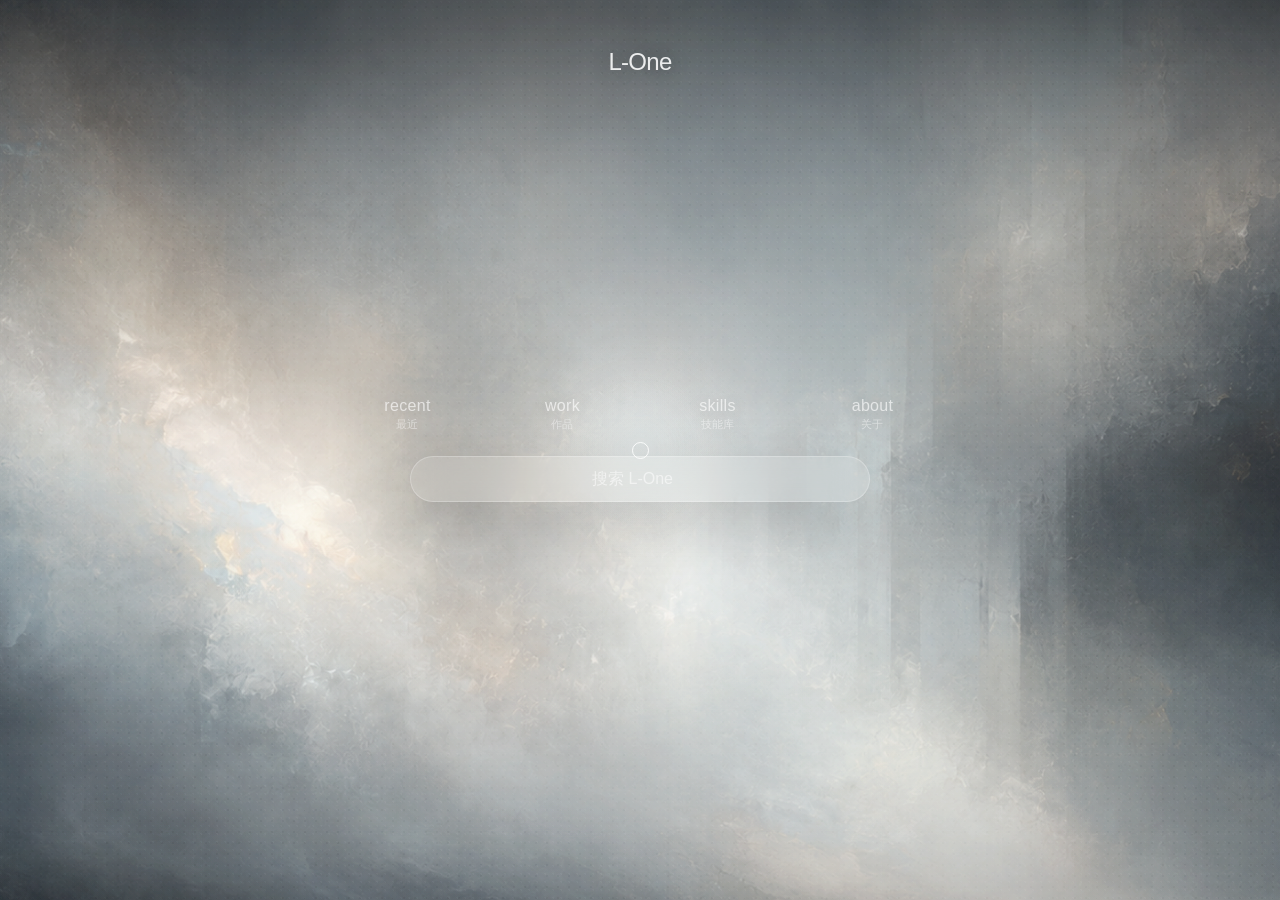
==== commit 926feeee: "Update home landing experience" ====
--- a/index.html
+++ b/index.html
@@ -126,6 +126,210 @@
     main { min-height: calc(100vh - 92px); }
     .page { display: none; }
     .page.active { display: block; }
+    body.home-shell {
+      overflow: hidden;
+      background: #11171a;
+      cursor: none;
+    }
+    body.home-shell .site-header { display: none; }
+    body.home-shell main { min-height: 100vh; }
+    #page-home .container { display: none; }
+    .home-m3-stage {
+      position: fixed;
+      inset: 0;
+      overflow: hidden;
+      background: #11171a;
+      color: #f4f4ef;
+      isolation: isolate;
+    }
+    .home-m3-base,
+    .home-m3-stage canvas,
+    .home-m3-shade,
+    .home-m3-grain {
+      position: absolute;
+      inset: 0;
+    }
+    .home-m3-base {
+      background-image: url("assets/diffuse-home-bg.png");
+      background-size: cover;
+      background-position: center;
+      filter: saturate(.9) contrast(1.04);
+      transform: scale(1.02);
+      z-index: 1;
+    }
+    .home-m3-stage canvas {
+      width: 100%;
+      height: 100%;
+      z-index: 2;
+      pointer-events: none;
+    }
+    .home-m3-shade {
+      z-index: 3;
+      pointer-events: none;
+      background:
+        radial-gradient(circle at var(--m3-x, 50%) var(--m3-y, 50%), rgba(255,255,255,.18), rgba(255,255,255,0) 24%),
+        linear-gradient(180deg, rgba(8,11,12,.12), rgba(8,11,12,.42));
+      mix-blend-mode: screen;
+    }
+    .home-m3-grain {
+      z-index: 4;
+      pointer-events: none;
+      opacity: .22;
+      background-image:
+        radial-gradient(circle at 18% 22%, rgba(255,255,255,.18) 0 1px, transparent 1px),
+        radial-gradient(circle at 74% 62%, rgba(0,0,0,.2) 0 1px, transparent 1px);
+      background-size: 8px 8px, 11px 11px;
+      mix-blend-mode: overlay;
+    }
+    .home-m3-brand {
+      position: fixed;
+      left: 50%;
+      top: clamp(22px, 4vw, 48px);
+      z-index: 8;
+      transform: translateX(-50%);
+      color: rgba(255,255,255,.88);
+      font-size: clamp(18px, 2vw, 24px);
+      font-weight: 500;
+      letter-spacing: -.03em;
+      text-shadow: 0 1px 18px rgba(0,0,0,.34);
+    }
+    .home-m3-center {
+      position: fixed;
+      left: 50%;
+      top: 50%;
+      z-index: 8;
+      display: grid;
+      gap: 26px;
+      width: min(620px, calc(100vw - 40px));
+      transform: translate(-50%, -50%);
+    }
+    .home-m3-nav {
+      position: relative;
+      display: grid;
+      grid-template-columns: repeat(4, minmax(0, 1fr));
+      gap: 0;
+      align-items: center;
+      color: rgba(255,255,255,.86);
+      text-transform: lowercase;
+      text-shadow: 0 1px 18px rgba(0,0,0,.34);
+    }
+    .home-m3-nav a {
+      display: grid;
+      gap: 5px;
+      min-width: 0;
+      text-align: center;
+      opacity: .72;
+      transition: opacity .24s ease, transform .24s ease;
+    }
+    .home-m3-nav a:hover,
+    .home-m3-nav a.active {
+      opacity: 1;
+      transform: translateY(-1px);
+    }
+    .home-m3-nav .en {
+      font-size: clamp(12px, 1.4vw, 16px);
+      line-height: 1;
+      letter-spacing: .02em;
+    }
+    .home-m3-nav .zh {
+      font-size: 11px;
+      line-height: 1;
+      opacity: .72;
+      letter-spacing: .03em;
+    }
+    .home-m3-search {
+      position: relative;
+      width: min(460px, 100%);
+      margin: 0 auto;
+    }
+    .home-m3-search input {
+      width: 100%;
+      height: 46px;
+      border: 1px solid rgba(255,255,255,.24);
+      border-radius: 999px;
+      outline: none;
+      padding: 0 22px;
+      color: rgba(255,255,255,.92);
+      background: rgba(255,255,255,.08);
+      box-shadow: 0 18px 58px rgba(0,0,0,.16);
+      backdrop-filter: blur(18px);
+      -webkit-backdrop-filter: blur(18px);
+      text-align: center;
+      cursor: text;
+    }
+    .home-m3-search input::placeholder { color: rgba(255,255,255,.54); }
+    .home-m3-search input:focus {
+      border-color: rgba(255,255,255,.46);
+      background: rgba(255,255,255,.12);
+    }
+    .home-search-results {
+      position: absolute;
+      left: 50%;
+      top: calc(100% + 12px);
+      display: none;
+      width: min(420px, calc(100vw - 56px));
+      max-height: 280px;
+      overflow: auto;
+      padding: 10px;
+      border: 1px solid rgba(255,255,255,.2);
+      border-radius: 18px;
+      background: rgba(14,19,20,.72);
+      box-shadow: 0 24px 80px rgba(0,0,0,.22);
+      transform: translateX(-50%);
+      backdrop-filter: blur(22px);
+      -webkit-backdrop-filter: blur(22px);
+    }
+    .home-search-results.active { display: grid; gap: 6px; }
+    .home-search-result {
+      display: grid;
+      gap: 5px;
+      padding: 11px 12px;
+      border-radius: 12px;
+      color: rgba(255,255,255,.88);
+      text-align: left;
+    }
+    .home-search-result:hover { background: rgba(255,255,255,.08); }
+    .home-search-result strong {
+      font-size: 13px;
+      font-weight: 500;
+      line-height: 1.35;
+    }
+    .home-search-result span {
+      color: rgba(255,255,255,.52);
+      font-size: 11px;
+      line-height: 1.4;
+    }
+    .home-search-empty {
+      padding: 12px;
+      color: rgba(255,255,255,.52);
+      font-size: 12px;
+      text-align: center;
+    }
+    .home-m3-cursor {
+      position: fixed;
+      left: 0;
+      top: 0;
+      z-index: 9;
+      width: 17px;
+      height: 17px;
+      margin: -8.5px 0 0 -8.5px;
+      border-radius: 50%;
+      border: 1px solid rgba(255,255,255,.88);
+      box-shadow: 0 0 28px rgba(255,255,255,.22);
+      pointer-events: none;
+      transform: translate3d(var(--m3-x, 50vw), var(--m3-y, 50vh), 0);
+      transition: opacity .2s ease;
+    }
+    @media (max-width: 900px) {
+      .home-m3-brand { top: 24px; }
+      .home-m3-center { width: min(300px, calc(100vw - 72px)); gap: 22px; }
+      .home-m3-search { width: min(300px, 100%); }
+      .home-m3-nav .en { font-size: 12px; }
+      .home-m3-nav .zh { font-size: 10px; }
+      .home-m3-search input { height: 44px; }
+      .home-m3-cursor { display: none; }
+      body.home-shell { cursor: auto; }
+    }
     #page-home.awaiting-reveal .home-reveal-content {
       opacity: 0;
       transform: translateY(94px) scale(.975);
@@ -527,6 +731,79 @@
       text-align: center;
     }
 
+    .recent-page {
+      padding-bottom: 110px;
+    }
+    .recent-intro {
+      max-width: 560px;
+      margin: -48px auto 72px;
+      color: var(--text);
+      font-size: 13px;
+      line-height: 2;
+      text-align: center;
+    }
+    .recent-feed {
+      display: grid;
+      gap: 18px;
+      max-width: 860px;
+      margin: 0 auto;
+    }
+    .recent-entry {
+      display: grid;
+      grid-template-columns: 120px 1fr auto;
+      gap: 28px;
+      align-items: center;
+      padding: 22px 0;
+      border-top: 1px solid rgba(0,0,0,.08);
+      transition: opacity .18s ease, transform .18s ease;
+    }
+    .recent-entry:last-child {
+      border-bottom: 1px solid rgba(0,0,0,.08);
+    }
+    .recent-entry:hover {
+      opacity: .78;
+      transform: translateY(-1px);
+    }
+    .recent-date {
+      color: var(--muted);
+      font-size: 12px;
+      white-space: nowrap;
+    }
+    .recent-main {
+      display: grid;
+      gap: 8px;
+    }
+    .recent-main strong {
+      font-size: clamp(20px, 2.2vw, 28px);
+      font-weight: 500;
+      line-height: 1.18;
+      letter-spacing: -.02em;
+    }
+    .recent-main span {
+      color: var(--muted);
+      font-size: 12px;
+      line-height: 1.5;
+    }
+    .recent-type {
+      color: var(--muted);
+      font-size: 12px;
+      white-space: nowrap;
+    }
+    @media (max-width: 720px) {
+      .recent-intro {
+        margin-top: -54px;
+        text-align: left;
+      }
+      .recent-entry {
+        grid-template-columns: 1fr;
+        gap: 10px;
+        padding: 22px 0;
+      }
+      .recent-type {
+        justify-self: start;
+      }
+    }
+
     .article-columns {
       display: grid;
       grid-template-columns: repeat(3, minmax(0, 1fr));
@@ -688,11 +965,142 @@
       line-height: 2;
       text-align: center;
     }
+    .works-spotlight {
+      display: grid;
+      grid-template-columns: minmax(260px, .86fr) minmax(360px, 1.14fr);
+      gap: clamp(34px, 5vw, 72px);
+      align-items: center;
+      max-width: 1040px;
+      margin: -18px auto 54px;
+      padding: 18px 0 8px;
+    }
+    .works-spotlight[hidden] {
+      display: none;
+    }
+    .spotlight-wheel {
+      position: relative;
+      min-width: 0;
+      min-height: 500px;
+      overflow: hidden;
+    }
+    .spotlight-title {
+      position: absolute;
+      left: 0;
+      top: 0;
+      width: min(300px, 100%);
+      border: 0;
+      background: transparent;
+      color: rgba(0, 0, 0, .28);
+      text-align: left;
+      cursor: pointer;
+      transform-origin: left center;
+      transition: color .24s ease, opacity .24s ease, transform .32s ease;
+    }
+    .spotlight-title strong {
+      display: block;
+      max-width: 10em;
+      font-size: clamp(14px, 1.85vw, 26px);
+      font-weight: 500;
+      letter-spacing: -.02em;
+      line-height: 1.08;
+    }
+    .spotlight-title span {
+      display: block;
+      margin-top: 10px;
+      color: rgba(0, 0, 0, .42);
+      font-size: 11px;
+      letter-spacing: .02em;
+    }
+    .spotlight-title.is-active {
+      color: #111;
+      opacity: 1;
+      z-index: 4;
+    }
+    .spotlight-preview {
+      position: relative;
+      min-width: 0;
+      min-height: 420px;
+      overflow: hidden;
+      border-radius: 8px;
+      background: #f7f7f7;
+      box-shadow: var(--shadow);
+    }
+    .spotlight-preview img {
+      display: block;
+      width: 100%;
+      height: 100%;
+      min-height: 420px;
+      object-fit: contain;
+      background: #f7f7f7;
+      filter: grayscale(.08) contrast(.98);
+    }
+    .spotlight-preview::after {
+      content: "";
+      position: absolute;
+      inset: auto 0 0;
+      height: 42%;
+      background: linear-gradient(180deg, transparent, rgba(0, 0, 0, .45));
+      pointer-events: none;
+    }
+    .spotlight-caption {
+      position: absolute;
+      left: 24px;
+      right: 24px;
+      bottom: 22px;
+      z-index: 2;
+      display: flex;
+      align-items: center;
+      justify-content: space-between;
+      gap: 18px;
+      color: #fff;
+    }
+    .spotlight-caption p {
+      margin: 0;
+      max-width: 440px;
+      color: rgba(255, 255, 255, .82);
+      font-size: 13px;
+      line-height: 1.75;
+    }
+    .spotlight-open {
+      flex: 0 0 auto;
+      display: inline-flex;
+      align-items: center;
+      justify-content: center;
+      min-height: 38px;
+      padding: 0 20px;
+      border-radius: 999px;
+      background: rgba(255, 255, 255, .92);
+      color: #111;
+      font-size: 12px;
+      box-shadow: 0 10px 24px rgba(0, 0, 0, .14);
+    }
+    .spotlight-controls {
+      position: absolute;
+      right: 18px;
+      top: 18px;
+      z-index: 3;
+      display: flex;
+      gap: 8px;
+    }
+    .spotlight-step {
+      width: 34px;
+      height: 34px;
+      border: 1px solid rgba(255, 255, 255, .46);
+      border-radius: 50%;
+      background: rgba(255, 255, 255, .68);
+      color: #111;
+      cursor: pointer;
+    }
     .works-board {
       display: grid;
       gap: 32px;
       max-width: 1040px;
       margin: 0 auto 96px;
+    }
+    .works-board.is-filtered {
+      grid-template-columns: repeat(3, minmax(0, 1fr));
+      gap: 26px;
+      align-items: stretch;
     }
     .work-featured {
       display: grid;
@@ -711,6 +1119,12 @@
       transform: translateY(-3px);
       box-shadow: 0 12px 30px rgba(0, 0, 0, .07);
     }
+    .work-featured[hidden],
+    .work-card[hidden],
+    .works-board.is-filtered .work-featured[hidden],
+    .works-board.is-filtered .work-card[hidden] {
+      display: none;
+    }
     .work-featured .visual { min-height: 392px; }
     .work-photo {
       display: block;
@@ -722,6 +1136,20 @@
       min-height: 392px;
       filter: grayscale(.18) contrast(.98);
     }
+    .works-board.is-filtered .work-featured {
+      display: flex;
+      flex-direction: column;
+      border-radius: 7px;
+      box-shadow: none;
+    }
+    .works-board.is-filtered .work-featured .work-photo {
+      width: 100%;
+      height: auto;
+      min-height: 0;
+      aspect-ratio: 1;
+      object-fit: cover;
+      filter: grayscale(.16) contrast(.98);
+    }
     .work-copy {
       display: flex;
       flex-direction: column;
@@ -746,6 +1174,14 @@
       font-size: clamp(28px, 3.2vw, 42px);
       letter-spacing: -.02em;
     }
+    .works-board.is-filtered .work-copy {
+      justify-content: flex-start;
+      padding: 22px 22px 24px;
+    }
+    .works-board.is-filtered .work-copy h2 {
+      font-size: 19px;
+      letter-spacing: 0;
+    }
     .work-copy p,
     .work-card p {
       margin: 18px 0 0;
@@ -753,6 +1189,7 @@
       line-height: 1.85;
     }
     .work-copy p { font-size: 14px; }
+    .works-board.is-filtered .work-copy p { font-size: 13px; }
     .work-tags {
       display: flex;
       flex-wrap: wrap;
@@ -789,11 +1226,15 @@
       grid-template-columns: repeat(3, minmax(0, 1fr));
       gap: 26px;
     }
+    .works-board.is-filtered .work-grid { display: contents; }
     .work-card {
+      display: flex;
+      flex-direction: column;
       overflow: hidden;
       border: 1px solid var(--soft-line);
       border-radius: 7px;
       background: #fff;
+      color: inherit;
       transition: transform .18s ease, box-shadow .18s ease;
     }
     .work-card:hover {
@@ -803,6 +1244,60 @@
     .work-card .visual {
       width: 100%;
       aspect-ratio: 1;
+    }
+    .work-card .work-photo {
+      width: 100%;
+      height: auto;
+      aspect-ratio: 1;
+      object-fit: cover;
+      filter: grayscale(.16) contrast(.98);
+    }
+    .video-card-cover,
+    .video-hero-cover {
+      position: relative;
+      display: block;
+      overflow: hidden;
+      background: #f7f7f7;
+      color: inherit;
+    }
+    .video-card-cover .work-photo,
+    .video-hero-cover .work-photo {
+      filter: grayscale(.08) contrast(.98);
+    }
+    .video-play-mark {
+      position: absolute;
+      left: 18px;
+      bottom: 18px;
+      width: 42px;
+      height: 42px;
+      border: 1px solid rgba(255, 255, 255, .72);
+      border-radius: 50%;
+      background: rgba(255, 255, 255, .72);
+      box-shadow: 0 8px 24px rgba(0, 0, 0, .12);
+    }
+    .video-play-mark::before {
+      content: "";
+      position: absolute;
+      left: 16px;
+      top: 12px;
+      width: 0;
+      height: 0;
+      border-top: 9px solid transparent;
+      border-bottom: 9px solid transparent;
+      border-left: 13px solid #111;
+    }
+    .video-play-mark.large {
+      left: 24px;
+      bottom: 24px;
+      width: 54px;
+      height: 54px;
+    }
+    .video-play-mark.large::before {
+      left: 21px;
+      top: 16px;
+      border-top-width: 11px;
+      border-bottom-width: 11px;
+      border-left-width: 16px;
     }
     .work-card-body { padding: 22px 22px 24px; }
     .work-card h3 { font-size: 19px; }
@@ -826,8 +1321,7 @@
       grid-template-columns: minmax(280px, .9fr) minmax(320px, 1.1fr);
       gap: clamp(42px, 6vw, 82px);
       align-items: center;
-      padding-bottom: 64px;
-      border-bottom: 1px solid var(--soft-line);
+      padding-bottom: 52px;
     }
     .detail-cover {
       overflow: hidden;
@@ -871,8 +1365,7 @@
       display: grid;
       grid-template-columns: repeat(4, minmax(0, 1fr));
       gap: 24px;
-      padding: 34px 0;
-      border-bottom: 1px solid var(--soft-line);
+      padding: 20px 0 0;
     }
     .detail-meta span {
       display: block;
@@ -887,6 +1380,19 @@
       font-size: 13px;
       font-weight: 500;
       line-height: 1.45;
+    }
+    .work-story.original-note {
+      max-width: 720px;
+      margin-top: 56px;
+      padding-top: 0;
+    }
+    .work-story.original-note .story-body {
+      color: rgba(0, 0, 0, .76);
+      font-size: 16px;
+      line-height: 2.05;
+    }
+    .work-story.original-note p {
+      margin: 0;
     }
     .detail-body {
       display: grid;
@@ -1304,9 +1810,20 @@
       .about-grid,
       .about-info,
       .work-featured,
+      .works-spotlight,
       .detail-hero,
       .detail-body {
         grid-template-columns: 1fr;
+      }
+      .works-spotlight {
+        max-width: 560px;
+      }
+      .spotlight-wheel {
+        min-height: 360px;
+      }
+      .spotlight-preview,
+      .spotlight-preview img {
+        min-height: 340px;
       }
       .detail-meta {
         grid-template-columns: repeat(2, minmax(0, 1fr));
@@ -1315,6 +1832,10 @@
         grid-template-columns: 1fr;
         max-width: 420px;
         margin: 0 auto;
+      }
+      .works-board.is-filtered {
+        grid-template-columns: 1fr;
+        max-width: 420px;
       }
       .article-preview.reverse {
         margin-left: 0;
@@ -1357,6 +1878,50 @@
       .article-preview,
       .article-preview.reverse { gap: 26px; margin-bottom: 62px; }
       .filters { justify-content: flex-start; overflow-x: auto; gap: 12px; }
+      .works-spotlight {
+        gap: 18px;
+        margin-top: -22px;
+        min-width: 0;
+        width: 100%;
+        max-width: 100%;
+      }
+      .spotlight-wheel {
+        min-height: 132px;
+        overflow: hidden;
+      }
+      .spotlight-title {
+        display: none;
+        position: relative;
+        width: 100%;
+        max-width: 100%;
+        opacity: 0 !important;
+        transform: none !important;
+      }
+      .spotlight-title.is-active {
+        display: block;
+        opacity: 1 !important;
+        transform: none !important;
+      }
+      .spotlight-title strong {
+        max-width: calc(100vw - 44px);
+        font-size: clamp(24px, 7.4vw, 29px);
+        line-height: 1.06;
+        overflow-wrap: anywhere;
+        word-break: break-all;
+      }
+      .spotlight-preview {
+        width: 100%;
+      }
+      .spotlight-preview,
+      .spotlight-preview img {
+        min-height: 300px;
+      }
+      .spotlight-caption {
+        display: block;
+      }
+      .spotlight-caption p {
+        margin-bottom: 14px;
+      }
       .lib-hero h1 { font-size: 46px; }
       .about-hero h1 { font-size: 74px; }
       .about-lead { font-size: 16px; }
@@ -1388,7 +1953,7 @@
     <div class="container header-inner">
       <a class="logo" href="#home" data-route="home">L-One</a>
       <nav class="nav" aria-label="主导航">
-        <a class="nav-link" href="#home" data-route="home"><strong>Recent</strong><span>最近</span></a>
+        <a class="nav-link" href="#recent" data-route="recent"><strong>Recent</strong><span>最近</span></a>
         <a class="nav-link" href="#works" data-route="works"><strong>Works</strong><span>作品</span></a>
         <a class="nav-link" href="#skills" data-route="skills"><strong>Skills</strong><span>技能库</span></a>
         <a class="nav-link" href="#about" data-route="about"><strong>About</strong><span>L-One</span></a>
@@ -1402,6 +1967,26 @@
 
   <main>
     <section class="page" id="page-home">
+      <div class="home-m3-stage" id="home-m3-stage" aria-label="L-One 主页">
+        <div class="home-m3-base" aria-hidden="true"></div>
+        <canvas id="home-m3-canvas" aria-hidden="true"></canvas>
+        <div class="home-m3-shade" aria-hidden="true"></div>
+        <div class="home-m3-grain" aria-hidden="true"></div>
+        <div class="home-m3-cursor" id="home-m3-cursor" aria-hidden="true"></div>
+        <a class="home-m3-brand" href="#home" data-route="home">L-One</a>
+        <div class="home-m3-center">
+          <nav class="home-m3-nav" aria-label="主导航">
+            <a href="#recent" data-route="recent"><span class="en">recent</span><span class="zh">最近</span></a>
+            <a href="#works" data-route="works"><span class="en">work</span><span class="zh">作品</span></a>
+            <a href="#skills" data-route="skills"><span class="en">skills</span><span class="zh">技能库</span></a>
+            <a href="#about" data-route="about"><span class="en">about</span><span class="zh">关于</span></a>
+          </nav>
+          <form class="home-m3-search" id="home-search-form" role="search" autocomplete="off">
+            <input id="home-search-input" type="search" placeholder="搜索 L-One" aria-label="搜索 L-One">
+            <div class="home-search-results" id="home-search-results" aria-live="polite"></div>
+          </form>
+        </div>
+      </div>
       <div class="container">
         <div class="section-head"><h1>近期灵感</h1></div>
         <div class="hero-grid">
@@ -1481,64 +2066,246 @@
       </div>
     </section>
 
+    <section class="page" id="page-recent">
+      <div class="container recent-page">
+        <div class="section-head"><h1>Recent</h1></div>
+        <p class="recent-intro">这里集中放置 L-One 最近更新的作品、技能库和站点内容入口。首页保持轻入口，Recent 负责承接持续更新。</p>
+        <div class="recent-feed">
+          <a class="recent-entry" href="#work-action-camera-accessory" data-route="work-action-camera-accessory">
+            <time class="recent-date">2025.10.15</time>
+            <span class="recent-main"><strong>解放双手的小配件 | 运动相机</strong><span>小红书 · 视频</span></span>
+            <span class="recent-type">查看作品</span>
+          </a>
+          <a class="recent-entry" href="#work-shougang" data-route="work-shougang">
+            <time class="recent-date">2025.09.27</time>
+            <span class="recent-main"><strong>首钢园 | 永定河畔的微凉惬意</strong><span>小红书 · 图文</span></span>
+            <span class="recent-type">查看作品</span>
+          </a>
+          <a class="recent-entry" href="#work-art798-wall-story" data-route="work-art798-wall-story">
+            <time class="recent-date">2025.09.23</time>
+            <span class="recent-main"><strong>798艺术区 | 能把故事画墙上的地方</strong><span>小红书 · 视频</span></span>
+            <span class="recent-type">查看作品</span>
+          </a>
+          <a class="recent-entry" href="#work-universal-halloween" data-route="work-universal-halloween">
+            <time class="recent-date">2025.09.14</time>
+            <span class="recent-main"><strong>北环影万圣节 | 证明我胆儿小的时候到了</strong><span>小红书 · 视频</span></span>
+            <span class="recent-type">查看作品</span>
+          </a>
+          <a class="recent-entry" href="#works" data-route="works">
+            <time class="recent-date">Works</time>
+            <span class="recent-main"><strong>作品归档</strong><span>进入图文、视频、文章的统一作品入口</span></span>
+            <span class="recent-type">进入 Works</span>
+          </a>
+          <a class="recent-entry" href="#skills" data-route="skills">
+            <time class="recent-date">Skills</time>
+            <span class="recent-main"><strong>技能库</strong><span>进入已整理和后续公开的技能内容集合</span></span>
+            <span class="recent-type">进入 Skills</span>
+          </a>
+        </div>
+      </div>
+    </section>
+
     <section class="page" id="page-works">
       <div class="container">
-        <div class="section-head"><h1>作品归档</h1></div>
+        <div class="section-head"><h1>WORKS</h1></div>
         <p class="works-intro">把分散在不同平台上的图文、视频和文章整理成统一的 L-One 阅读入口。平台渠道只作为作品标签存在，作品本身在这里保持同一种版式。</p>
-        <div class="filters">
-          <button class="filter active" type="button">全部分类</button>
-          <button class="filter" type="button">图文</button>
-          <button class="filter" type="button">视频</button>
-          <button class="filter" type="button">文章</button>
+        <div class="works-spotlight" data-works-spotlight>
+          <div class="spotlight-wheel" aria-label="置顶作品">
+            <button class="spotlight-title is-active" type="button" data-spotlight-index="0"><strong>解放双手的小配件<br>运动相机</strong><span>小红书 · 视频 · 2025.10.15</span></button>
+            <button class="spotlight-title" type="button" data-spotlight-index="1"><strong>首钢园｜永定河畔的<br>微凉惬意</strong><span>小红书 · 图文 · 2025.09.27</span></button>
+            <button class="spotlight-title" type="button" data-spotlight-index="2"><strong>798艺术区<br>能把故事画墙上的地方</strong><span>小红书 · 视频 · 2025.09.23</span></button>
+            <button class="spotlight-title" type="button" data-spotlight-index="3"><strong>北环影万圣节<br>证明我胆儿小的时候到了</strong><span>小红书 · 视频 · 2025.09.14</span></button>
+            <button class="spotlight-title" type="button" data-spotlight-index="4"><strong>去废弃铁轨上拍个照<br>将府公园</strong><span>小红书 · 视频 · 2025.09.11</span></button>
+          </div>
+          <div class="spotlight-preview">
+            <img id="spotlight-image" src="assets/works/action-camera-accessory/cover.jpg" alt="解放双手的小配件 | 运动相机封面" loading="lazy">
+            <div class="spotlight-controls" aria-label="切换置顶作品">
+              <button class="spotlight-step" type="button" data-spotlight-step="prev" aria-label="上一个置顶作品">&lsaquo;</button>
+              <button class="spotlight-step" type="button" data-spotlight-step="next" aria-label="下一个置顶作品">&rsaquo;</button>
+            </div>
+            <div class="spotlight-caption">
+              <p id="spotlight-desc">不是广告，自用半年的小配件。</p>
+              <a class="spotlight-open" id="spotlight-open" href="#work-action-camera-accessory" data-route="work-action-camera-accessory">查看详情</a>
+            </div>
+          </div>
+        </div>
+        <div class="filters" aria-label="作品分类">
+          <button class="filter" type="button" data-filter="图文">图片</button>
+          <button class="filter" type="button" data-filter="视频">视频</button>
+          <button class="filter" type="button" data-filter="文章">文章</button>
         </div>
         <div class="works-board">
-          <a class="work-featured" href="#work-shougang" data-route="work-shougang">
-            <img class="work-photo" src="assets/works/shougang/image-01.webp" alt="首钢园｜永定河畔的微凉惬意封面" loading="lazy">
-            <div class="work-copy">
-              <div class="work-kicker">Xiaohongshu · 图文 · 城市观察</div>
-              <h2>首钢园｜永定河畔的微凉惬意</h2>
-              <p>永定河水很湍急，声音很大，傍晚的风带着秋天的凉劲儿，躺在草坪上，听水，乘风，真的很舒服。</p>
-              <div class="work-tags"><span>#整点儿摄影节奏</span><span>#城市漫游者</span><span>#首钢园</span><span>#我的秋日画册</span></div>
-              <div class="work-meta-grid">
-                <div><span>来源平台</span><strong>小红书</strong></div>
-                <div><span>作品类型</span><strong>图文</strong></div>
-                <div><span>发布时间</span><strong>2025.09.27</strong></div>
-                <div><span>图片数量</span><strong>18 张</strong></div>
-              </div>
-              <div class="work-actions"><span class="ghost-btn">查看详情 →</span></div>
-            </div>
-          </a>
           <div class="work-grid">
-            <article class="work-card">
-              <div class="visual scene-city"></div>
+            <a class="work-card" href="#work-action-camera-accessory" data-route="work-action-camera-accessory" data-work-type="视频">
+              <div class="video-card-cover">
+                <img class="work-photo" src="assets/works/action-camera-accessory/cover.jpg" alt="解放双手的小配件 | 运动相机封面" loading="lazy">
+                <span class="video-play-mark" aria-hidden="true"></span>
+              </div>
               <div class="work-card-body">
-                <div class="work-kicker">Xiaohongshu · 视频</div>
+                <div class="work-kicker">小红书 · 视频</div>
+                <h3>解放双手的小配件 | 运动相机</h3>
+                <p>不是广告，自用半年的小配件。</p>
+                <div class="work-tags"><span>#整点儿摄影节奏</span><span>#运动相机拍摄</span><span>#我的休闲时光十月激励计划</span><span>#路上走走</span></div>
+                <span class="ghost-btn">查看详情 →</span>
+              </div>
+            </a>
+            <a class="work-card" href="#work-shougang" data-route="work-shougang" data-work-type="图文">
+              <img class="work-photo" src="assets/works/shougang/image-01.webp" alt="首钢园｜永定河畔的微凉惬意图片" loading="lazy">
+              <div class="work-card-body">
+                <div class="work-kicker">小红书 · 图文 · 城市观察</div>
+                <h3>首钢园｜永定河畔的微凉惬意</h3>
+                <p>永定河水很湍急，声音很大，</p>
+                <div class="work-tags"><span>#整点儿摄影节奏</span><span>#城市漫游者</span><span>#旅游编辑部</span><span>#首钢园</span></div>
+                <span class="ghost-btn">查看详情 →</span>
+              </div>
+            </a>
+            <a class="work-card" href="#work-art798-wall-story" data-route="work-art798-wall-story" data-work-type="视频">
+              <div class="video-card-cover">
+                <img class="work-photo" src="assets/works/art798-wall-story/cover.jpg" alt="798艺术区 | 能把故事画墙上的地方封面" loading="lazy">
+                <span class="video-play-mark" aria-hidden="true"></span>
+              </div>
+              <div class="work-card-body">
+                <div class="work-kicker">小红书 · 视频</div>
+                <h3>798艺术区 | 能把故事画墙上的地方</h3>
+                <p>吐槽：北京公园年票里赠送的两个场馆，不来也罢~；</p>
+                <div class="work-tags"><span>#整点儿摄影节奏</span><span>#这次旅行local一下</span><span>#秋日到站计划</span><span>#5h飞行逃离</span></div>
+                <span class="ghost-btn">查看详情 →</span>
+              </div>
+            </a>
+            <a class="work-card" href="#work-universal-halloween" data-route="work-universal-halloween" data-work-type="视频">
+              <div class="video-card-cover">
+                <img class="work-photo" src="assets/works/universal-halloween/cover.jpg" alt="北环影万圣节 | 证明我胆儿小的时候到了封面" loading="lazy">
+                <span class="video-play-mark" aria-hidden="true"></span>
+              </div>
+              <div class="work-card-body">
+                <div class="work-kicker">小红书 · 视频</div>
+                <h3>北环影万圣节 | 证明我胆儿小的时候到了</h3>
+                <p>这么大一男的还怕鬼吗？</p>
+                <div class="work-tags"><span>#万圣节</span><span>#环球影城</span><span>#假如照片有声音</span><span>#我在生活现场写作</span></div>
+                <span class="ghost-btn">查看详情 →</span>
+              </div>
+            </a>
+            <a class="work-card" href="#work-jiangfu-railway" data-route="work-jiangfu-railway" data-work-type="视频">
+              <div class="video-card-cover">
+                <img class="work-photo" src="assets/works/jiangfu-railway/cover.jpg" alt="去废弃铁轨上拍个照｜将府公园封面" loading="lazy">
+                <span class="video-play-mark" aria-hidden="true"></span>
+              </div>
+              <div class="work-card-body">
+                <div class="work-kicker">小红书 · 视频</div>
                 <h3>去废弃铁轨上拍个照｜将府公园</h3>
-                <p>视频笔记入口示例，保留视频封面、内容摘要与原平台跳转。</p>
-                <div class="work-tags"><span>#小红书</span><span>#视频笔记</span><span>#拍照</span></div>
-                <a class="ghost-btn" href="https://www.xiaohongshu.com/discovery/item/68c24414000000001d018616" target="_blank" rel="noopener noreferrer">查看视频 →</a>
-              </div>
-            </article>
-            <article class="work-card">
-              <div class="visual scene-notes"></div>
+                <p>蜿蜒的旧轨道🛤️，在“将府公园南园”；</p>
+                <div class="work-tags"><span>#整点儿摄影节奏</span><span>#一分钟摄影故事</span><span>#我在生活现场写作</span><span>#生活在此处</span></div>
+                <span class="ghost-btn">查看详情 →</span>
+              </div>
+            </a>
+            <a class="work-card" href="#work-dawanglu-after-work" data-route="work-dawanglu-after-work" data-work-type="视频">
+              <div class="video-card-cover">
+                <img class="work-photo" src="assets/works/dawanglu-after-work/cover.jpg" alt="如果你也在大望路上班 | 别在公司附近溜达封面" loading="lazy">
+                <span class="video-play-mark" aria-hidden="true"></span>
+              </div>
               <div class="work-card-body">
-                <div class="work-kicker">Article · 文章</div>
-                <h3>一篇内容如何整理成知识卡片</h3>
-                <p>文章类作品入口示例，用同一套字段承载长文、公众号或站内整理稿。</p>
-                <div class="work-tags"><span>#文章</span><span>#知识整理</span><span>#工作流</span></div>
-                <a class="ghost-btn" href="#" data-route="works">阅读摘要 →</a>
-              </div>
-            </article>
-            <article class="work-card">
-              <div class="visual scene-arch"></div>
+                <div class="work-kicker">小红书 · 视频</div>
+                <h3>如果你也在大望路上班 | 别在公司附近溜达</h3>
+                <p>再次感谢朋友慷慨的赠送自行车。</p>
+                <div class="work-tags"><span>#我爱的城市自带BGM</span><span>#整点儿摄影节奏</span><span>#生活在此处</span><span>#摄影薯的灵感库</span></div>
+                <span class="ghost-btn">查看详情 →</span>
+              </div>
+            </a>
+            <a class="work-card" href="#work-west-railway" data-route="work-west-railway" data-work-type="视频">
+              <div class="video-card-cover">
+                <img class="work-photo" src="assets/works/west-railway/cover.jpg" alt="在西五环 | 藏着一条绝美的旧铁路封面" loading="lazy">
+                <span class="video-play-mark" aria-hidden="true"></span>
+              </div>
               <div class="work-card-body">
-                <div class="work-kicker">Video · 视频</div>
-                <h3>城市空间与人的关系</h3>
-                <p>视频类作品入口示例，统一展示摘要、封面、标签和外链入口。</p>
-                <div class="work-tags"><span>#视频</span><span>#城市观察</span><span>#空间</span></div>
-                <a class="ghost-btn" href="#" data-route="works">查看作品 →</a>
-              </div>
-            </article>
+                <div class="work-kicker">小红书 · 视频</div>
+                <h3>在西五环 | 藏着一条绝美的旧铁路</h3>
+                <p>住石景山的朋友们，这条旧铁路还通车吗？</p>
+                <div class="work-tags"><span>#一分钟摄影故事</span><span>#整点儿摄影节奏</span><span>#假如照片有声音</span><span>#绿皮火车</span></div>
+                <span class="ghost-btn">查看详情 →</span>
+              </div>
+            </a>
+            <a class="work-card" href="#work-hidden-view" data-route="work-hidden-view" data-work-type="视频">
+              <div class="video-card-cover">
+                <img class="work-photo" src="assets/works/hidden-view/cover.jpg" alt="一口叹气！好看的地方就是藏着不给看封面" loading="lazy">
+                <span class="video-play-mark" aria-hidden="true"></span>
+              </div>
+              <div class="work-card-body">
+                <div class="work-kicker">小红书 · 视频</div>
+                <h3>一口叹气！好看的地方就是藏着不给看</h3>
+                <p>很早就想说看看旧铁路，</p>
+                <div class="work-tags"><span>#一分钟摄影故事</span><span>#整点儿摄影节奏</span><span>#假如照片有声音</span><span>#有一个地方只有我知道</span></div>
+                <span class="ghost-btn">查看详情 →</span>
+              </div>
+            </a>
+            <a class="work-card" href="#work-universal-summary-3" data-route="work-universal-summary-3" data-work-type="视频">
+              <div class="video-card-cover">
+                <img class="work-photo" src="assets/works/universal-summary-3/cover.jpg" alt="环球影城 | 一年去二十多次的总结篇3/3封面" loading="lazy">
+                <span class="video-play-mark" aria-hidden="true"></span>
+              </div>
+              <div class="work-card-body">
+                <div class="work-kicker">小红书 · 视频</div>
+                <h3>环球影城 | 一年去二十多次的总结篇3/3</h3>
+                <p>五大主题快速浏览</p>
+                <div class="work-tags"><span>#环球影城</span><span>#小红书创作灵感设计大赛</span><span>#旅游万粉扶持计划</span><span>#交换旅途故事</span></div>
+                <span class="ghost-btn">查看详情 →</span>
+              </div>
+            </a>
+            <a class="work-card" href="#work-universal-food-2" data-route="work-universal-food-2" data-work-type="视频">
+              <div class="video-card-cover">
+                <img class="work-photo" src="assets/works/universal-food-2/cover.jpg" alt="环球影城 | 年度总结篇2/3【吃喝】封面" loading="lazy">
+                <span class="video-play-mark" aria-hidden="true"></span>
+              </div>
+              <div class="work-card-body">
+                <div class="work-kicker">小红书 · 视频</div>
+                <h3>环球影城 | 年度总结篇2/3【吃喝】</h3>
+                <p>﻿#旅游万粉扶持计划[话题]#﻿</p>
+                <div class="work-tags"><span>#旅游万粉扶持计划</span><span>#整点儿摄影节奏</span><span>#假如照片有声音</span><span>#一分钟拍照灵感</span></div>
+                <span class="ghost-btn">查看详情 →</span>
+              </div>
+            </a>
+            <a class="work-card" href="#work-universal-summary-1" data-route="work-universal-summary-1" data-work-type="视频">
+              <div class="video-card-cover">
+                <img class="work-photo" src="assets/works/universal-summary-1/cover.jpg" alt="环球影城 | 一年去二十多次的总结篇1/3封面" loading="lazy">
+                <span class="video-play-mark" aria-hidden="true"></span>
+              </div>
+              <div class="work-card-body">
+                <div class="work-kicker">小红书 · 视频</div>
+                <h3>环球影城 | 一年去二十多次的总结篇1/3</h3>
+                <p>环球太大，很难几句话讲清楚</p>
+                <div class="work-tags"><span>#环球影城</span><span>#整点儿摄影节奏</span><span>#假如照片有声音</span><span>#一分钟拍照灵感</span></div>
+                <span class="ghost-btn">查看详情 →</span>
+              </div>
+            </a>
+            <a class="work-card" href="#work-baitasi" data-route="work-baitasi" data-work-type="图文">
+              <img class="work-photo" src="assets/works/baitasi/cover.webp" alt="白塔寺 | 夜晚的北京胡同图片" loading="lazy">
+              <div class="work-card-body">
+                <div class="work-kicker">小红书 · 图文</div>
+                <h3>白塔寺 | 夜晚的北京胡同</h3>
+                <p>白塔寺的白天很热闹</p>
+                <div class="work-tags"><span>#整点儿摄影节奏</span><span>#一分钟拍照灵感</span><span>#我的随手拍</span><span>#北京胡同</span></div>
+                <span class="ghost-btn">查看详情 →</span>
+              </div>
+            </a>
+            <a class="work-card" href="#work-shunyi-kamakura" data-route="work-shunyi-kamakura" data-work-type="图文">
+              <img class="work-photo" src="assets/works/shunyi-kamakura/cover.webp" alt="顺义“小镰仓”？ | 劝慎来，但有惊喜图片" loading="lazy">
+              <div class="work-card-body">
+                <div class="work-kicker">小红书 · 图文</div>
+                <h3>顺义“小镰仓”？ | 劝慎来，但有惊喜</h3>
+                <p>大阴天儿⛅</p>
+                <div class="work-tags"><span>#整点儿摄影节奏</span><span>#一分钟拍照灵感</span><span>#假如照片有声音</span></div>
+                <span class="ghost-btn">查看详情 →</span>
+              </div>
+            </a>
+            <a class="work-card" href="#work-youhuayuan" data-route="work-youhuayuan" data-work-type="图文">
+              <img class="work-photo" src="assets/works/youhuayuan/cover.webp" alt="油画院 | 东五环的安静角落图片" loading="lazy">
+              <div class="work-card-body">
+                <div class="work-kicker">小红书 · 图文</div>
+                <h3>油画院 | 东五环的安静角落</h3>
+                <p>油画院的三个大的空间</p>
+                <div class="work-tags"><span>#一分钟拍照灵感</span><span>#整点儿摄影节奏</span></div>
+                <span class="ghost-btn">查看详情 →</span>
+              </div>
+            </a>
           </div>
         </div>
       </div>
@@ -1552,66 +2319,486 @@
             <div>
               <div class="photo-carousel-wrap">
                 <button class="carousel-btn prev" type="button" data-carousel-action="prev" aria-label="上一张图片"><span>&lsaquo;</span></button>
-                <div class="photo-carousel" aria-label="首钢园图文图片，可左右滑动查看">
-                  <figure class="photo-slide"><img class="work-photo" src="assets/works/shougang/image-01.webp" alt="首钢园图文图片 1"><figcaption class="photo-index">1 / 18</figcaption></figure>
-                  <figure class="photo-slide"><img class="work-photo" src="assets/works/shougang/image-02.webp" alt="首钢园图文图片 2" loading="lazy"><figcaption class="photo-index">2 / 18</figcaption></figure>
-                  <figure class="photo-slide"><img class="work-photo" src="assets/works/shougang/image-03.webp" alt="首钢园图文图片 3" loading="lazy"><figcaption class="photo-index">3 / 18</figcaption></figure>
-                  <figure class="photo-slide"><img class="work-photo" src="assets/works/shougang/image-04.webp" alt="首钢园图文图片 4" loading="lazy"><figcaption class="photo-index">4 / 18</figcaption></figure>
-                  <figure class="photo-slide"><img class="work-photo" src="assets/works/shougang/image-05.webp" alt="首钢园图文图片 5" loading="lazy"><figcaption class="photo-index">5 / 18</figcaption></figure>
-                  <figure class="photo-slide"><img class="work-photo" src="assets/works/shougang/image-06.webp" alt="首钢园图文图片 6" loading="lazy"><figcaption class="photo-index">6 / 18</figcaption></figure>
-                  <figure class="photo-slide"><img class="work-photo" src="assets/works/shougang/image-07.webp" alt="首钢园图文图片 7" loading="lazy"><figcaption class="photo-index">7 / 18</figcaption></figure>
-                  <figure class="photo-slide"><img class="work-photo" src="assets/works/shougang/image-08.webp" alt="首钢园图文图片 8" loading="lazy"><figcaption class="photo-index">8 / 18</figcaption></figure>
-                  <figure class="photo-slide"><img class="work-photo" src="assets/works/shougang/image-09.webp" alt="首钢园图文图片 9" loading="lazy"><figcaption class="photo-index">9 / 18</figcaption></figure>
-                  <figure class="photo-slide"><img class="work-photo" src="assets/works/shougang/image-10.webp" alt="首钢园图文图片 10" loading="lazy"><figcaption class="photo-index">10 / 18</figcaption></figure>
-                  <figure class="photo-slide"><img class="work-photo" src="assets/works/shougang/image-11.webp" alt="首钢园图文图片 11" loading="lazy"><figcaption class="photo-index">11 / 18</figcaption></figure>
-                  <figure class="photo-slide"><img class="work-photo" src="assets/works/shougang/image-12.webp" alt="首钢园图文图片 12" loading="lazy"><figcaption class="photo-index">12 / 18</figcaption></figure>
-                  <figure class="photo-slide"><img class="work-photo" src="assets/works/shougang/image-13.webp" alt="首钢园图文图片 13" loading="lazy"><figcaption class="photo-index">13 / 18</figcaption></figure>
-                  <figure class="photo-slide"><img class="work-photo" src="assets/works/shougang/image-14.webp" alt="首钢园图文图片 14" loading="lazy"><figcaption class="photo-index">14 / 18</figcaption></figure>
-                  <figure class="photo-slide"><img class="work-photo" src="assets/works/shougang/image-15.webp" alt="首钢园图文图片 15" loading="lazy"><figcaption class="photo-index">15 / 18</figcaption></figure>
-                  <figure class="photo-slide"><img class="work-photo" src="assets/works/shougang/image-16.webp" alt="首钢园图文图片 16" loading="lazy"><figcaption class="photo-index">16 / 18</figcaption></figure>
-                  <figure class="photo-slide"><img class="work-photo" src="assets/works/shougang/image-17.webp" alt="首钢园图文图片 17" loading="lazy"><figcaption class="photo-index">17 / 18</figcaption></figure>
-                  <figure class="photo-slide"><img class="work-photo" src="assets/works/shougang/image-18.webp" alt="首钢园图文图片 18" loading="lazy"><figcaption class="photo-index">18 / 18</figcaption></figure>
+                <div class="photo-carousel" aria-label="首钢园｜永定河畔的微凉惬意图片相册">
+                  <figure class="photo-slide"><img class="work-photo" src="assets/works/shougang/image-01.webp" alt="首钢园｜永定河畔的微凉惬意图片 1"><figcaption class="photo-index">1 / 18</figcaption></figure>
+                  <figure class="photo-slide"><img class="work-photo" src="assets/works/shougang/image-02.webp" alt="首钢园｜永定河畔的微凉惬意图片 2" loading="lazy"><figcaption class="photo-index">2 / 18</figcaption></figure>
+                  <figure class="photo-slide"><img class="work-photo" src="assets/works/shougang/image-03.webp" alt="首钢园｜永定河畔的微凉惬意图片 3" loading="lazy"><figcaption class="photo-index">3 / 18</figcaption></figure>
+                  <figure class="photo-slide"><img class="work-photo" src="assets/works/shougang/image-04.webp" alt="首钢园｜永定河畔的微凉惬意图片 4" loading="lazy"><figcaption class="photo-index">4 / 18</figcaption></figure>
+                  <figure class="photo-slide"><img class="work-photo" src="assets/works/shougang/image-05.webp" alt="首钢园｜永定河畔的微凉惬意图片 5" loading="lazy"><figcaption class="photo-index">5 / 18</figcaption></figure>
+                  <figure class="photo-slide"><img class="work-photo" src="assets/works/shougang/image-06.webp" alt="首钢园｜永定河畔的微凉惬意图片 6" loading="lazy"><figcaption class="photo-index">6 / 18</figcaption></figure>
+                  <figure class="photo-slide"><img class="work-photo" src="assets/works/shougang/image-07.webp" alt="首钢园｜永定河畔的微凉惬意图片 7" loading="lazy"><figcaption class="photo-index">7 / 18</figcaption></figure>
+                  <figure class="photo-slide"><img class="work-photo" src="assets/works/shougang/image-08.webp" alt="首钢园｜永定河畔的微凉惬意图片 8" loading="lazy"><figcaption class="photo-index">8 / 18</figcaption></figure>
+                  <figure class="photo-slide"><img class="work-photo" src="assets/works/shougang/image-09.webp" alt="首钢园｜永定河畔的微凉惬意图片 9" loading="lazy"><figcaption class="photo-index">9 / 18</figcaption></figure>
+                  <figure class="photo-slide"><img class="work-photo" src="assets/works/shougang/image-10.webp" alt="首钢园｜永定河畔的微凉惬意图片 10" loading="lazy"><figcaption class="photo-index">10 / 18</figcaption></figure>
+                  <figure class="photo-slide"><img class="work-photo" src="assets/works/shougang/image-11.webp" alt="首钢园｜永定河畔的微凉惬意图片 11" loading="lazy"><figcaption class="photo-index">11 / 18</figcaption></figure>
+                  <figure class="photo-slide"><img class="work-photo" src="assets/works/shougang/image-12.webp" alt="首钢园｜永定河畔的微凉惬意图片 12" loading="lazy"><figcaption class="photo-index">12 / 18</figcaption></figure>
+                  <figure class="photo-slide"><img class="work-photo" src="assets/works/shougang/image-13.webp" alt="首钢园｜永定河畔的微凉惬意图片 13" loading="lazy"><figcaption class="photo-index">13 / 18</figcaption></figure>
+                  <figure class="photo-slide"><img class="work-photo" src="assets/works/shougang/image-14.webp" alt="首钢园｜永定河畔的微凉惬意图片 14" loading="lazy"><figcaption class="photo-index">14 / 18</figcaption></figure>
+                  <figure class="photo-slide"><img class="work-photo" src="assets/works/shougang/image-15.webp" alt="首钢园｜永定河畔的微凉惬意图片 15" loading="lazy"><figcaption class="photo-index">15 / 18</figcaption></figure>
+                  <figure class="photo-slide"><img class="work-photo" src="assets/works/shougang/image-16.webp" alt="首钢园｜永定河畔的微凉惬意图片 16" loading="lazy"><figcaption class="photo-index">16 / 18</figcaption></figure>
+                  <figure class="photo-slide"><img class="work-photo" src="assets/works/shougang/image-17.webp" alt="首钢园｜永定河畔的微凉惬意图片 17" loading="lazy"><figcaption class="photo-index">17 / 18</figcaption></figure>
+                  <figure class="photo-slide"><img class="work-photo" src="assets/works/shougang/image-18.webp" alt="首钢园｜永定河畔的微凉惬意图片 18" loading="lazy"><figcaption class="photo-index">18 / 18</figcaption></figure>
                 </div>
                 <button class="carousel-btn next" type="button" data-carousel-action="next" aria-label="下一张图片"><span>&rsaquo;</span></button>
               </div>
               <div class="carousel-hint">点击左右按钮，或左右滑动查看图片</div>
             </div>
-            <div>
-              <div class="detail-kicker">Xiaohongshu · 图文 · 城市观察</div>
-              <h1 class="detail-title">首钢园｜永定河畔的微凉惬意</h1>
-              <p class="detail-lead">永定河水很湍急，声音很大，傍晚的风带着秋天的凉劲儿，躺在草坪上，听水，乘风，真的很舒服。</p>
-              <div class="work-tags"><span>#整点儿摄影节奏</span><span>#城市漫游者</span><span>#旅游编辑部</span><span>#首钢园</span><span>#我的秋日画册</span></div>
+            <div class="detail-copy">
+              <div class="detail-kicker">小红书 · 图文 · 城市观察</div>
+              <h1>首钢园｜永定河畔的微凉惬意</h1>
+              <p>永定河水很湍急，声音很大，</p>
+              <div class="work-tags"><span>#整点儿摄影节奏</span><span>#城市漫游者</span><span>#旅游编辑部</span><span>#首钢园</span></div>
             </div>
           </div>
-
           <div class="detail-meta">
             <div><span>来源平台</span><strong>小红书</strong></div>
             <div><span>作品类型</span><strong>图文</strong></div>
             <div><span>发布时间</span><strong>2025.09.27</strong></div>
             <div><span>图片数量</span><strong>18 张</strong></div>
           </div>
-
-          <div class="detail-body">
+          <div class="work-story original-note">
+            <div class="story-body"><p>永定河水很湍急，声音很大，<br>傍晚的风带着秋天的凉劲儿，<br>躺在草坪上，听水，乘风，真的很舒服.<br>	<br>首钢很大，也不大，绕着“群明湖”，每个点都不会错过<br>湖东侧：皮爷咖啡<br>湖东南侧：麦当劳<br>湖西侧：大跳台、WTT大满贯会场；<br>湖西北侧：永定河集；<br>湖北侧：六工汇、WTT冰球馆；<br>	<br>P1是我发现的惊喜，在永定河集的雕塑内部，<br>P2觉得首钢大桥上太热闹，I 人属性驱使我退到桥下，没想到仰拍大桥也挺不错的；<br>面馆的面条🍜有点硬，可以告知厨房多煮软一点儿；<br>熏鱼和大肉丸子意外的味道还不错…<br>	<br>集市里有一家包店很有调调，后来发现其实它的老板丞相我关注了很久…<br>#整点儿摄影节奏[话题]# #城市漫游者[话题]# #旅游编辑部[话题]# @户外薯 @摄影薯 @生活薯 #首钢园[话题]# #wtt北京大满贯[话题]##我的秋日画册[话题]# #这次旅行local一下[话题]# #秋日到站计划[话题]# #骑了就行[话题]#</p></div>
+          </div>
+        </article>
+      </div>
+    </section>
+
+    <section class="page" id="page-work-youhuayuan">
+      <div class="container">
+        <article class="work-detail">
+          <a class="back-link" href="#works" data-route="works">← 返回作品归档</a>
+          <div class="detail-hero">
             <div>
-              <section class="detail-section">
-                <h2>原文内容</h2>
-                <div class="note-body">
-                  <p>永定河水很湍急，声音很大，<br>傍晚的风带着秋天的凉劲儿，<br>躺在草坪上，听水，乘风，真的很舒服.</p>
-                  <p>首钢很大，也不大，绕着“群明湖”，每个点都不会错过<br>湖东侧：皮爷咖啡<br>湖东南侧：麦当劳<br>湖西侧：大跳台、WTT大满贯会场；<br>湖西北侧：永定河集；<br>湖北侧：六工汇、WTT冰球馆；</p>
-                  <p>P1是我发现的惊喜，在永定河集的雕塑内部，<br>P2觉得首钢大桥上太热闹，I 人属性驱使我退到桥下，没想到仰拍大桥也挺不错的；<br>面馆的面条🍜有点硬，可以告知厨房多煮软一点儿；<br>熏鱼和大肉丸子意外的味道还不错…</p>
-                  <p>集市里有一家包店很有调调，后来发现其实它的老板丞相我关注了很久…</p>
-                  <p>#整点儿摄影节奏[话题]# #城市漫游者[话题]# #旅游编辑部[话题]# @户外薯 @摄影薯 @生活薯 #首钢园[话题]# #wtt北京大满贯[话题]##我的秋日画册[话题]# #这次旅行local一下[话题]# #秋日到站计划[话题]# #骑了就行[话题]#</p>
+              <div class="photo-carousel-wrap">
+                <button class="carousel-btn prev" type="button" data-carousel-action="prev" aria-label="上一张图片"><span>&lsaquo;</span></button>
+                <div class="photo-carousel" aria-label="油画院 | 东五环的安静角落图片相册">
+                  <figure class="photo-slide"><img class="work-photo" src="assets/works/youhuayuan/image-01.webp" alt="油画院 | 东五环的安静角落图片 1"><figcaption class="photo-index">1 / 18</figcaption></figure>
+                  <figure class="photo-slide"><img class="work-photo" src="assets/works/youhuayuan/image-02.webp" alt="油画院 | 东五环的安静角落图片 2" loading="lazy"><figcaption class="photo-index">2 / 18</figcaption></figure>
+                  <figure class="photo-slide"><img class="work-photo" src="assets/works/youhuayuan/image-03.webp" alt="油画院 | 东五环的安静角落图片 3" loading="lazy"><figcaption class="photo-index">3 / 18</figcaption></figure>
+                  <figure class="photo-slide"><img class="work-photo" src="assets/works/youhuayuan/image-04.webp" alt="油画院 | 东五环的安静角落图片 4" loading="lazy"><figcaption class="photo-index">4 / 18</figcaption></figure>
+                  <figure class="photo-slide"><img class="work-photo" src="assets/works/youhuayuan/image-05.webp" alt="油画院 | 东五环的安静角落图片 5" loading="lazy"><figcaption class="photo-index">5 / 18</figcaption></figure>
+                  <figure class="photo-slide"><img class="work-photo" src="assets/works/youhuayuan/image-06.webp" alt="油画院 | 东五环的安静角落图片 6" loading="lazy"><figcaption class="photo-index">6 / 18</figcaption></figure>
+                  <figure class="photo-slide"><img class="work-photo" src="assets/works/youhuayuan/image-07.webp" alt="油画院 | 东五环的安静角落图片 7" loading="lazy"><figcaption class="photo-index">7 / 18</figcaption></figure>
+                  <figure class="photo-slide"><img class="work-photo" src="assets/works/youhuayuan/image-08.webp" alt="油画院 | 东五环的安静角落图片 8" loading="lazy"><figcaption class="photo-index">8 / 18</figcaption></figure>
+                  <figure class="photo-slide"><img class="work-photo" src="assets/works/youhuayuan/image-09.webp" alt="油画院 | 东五环的安静角落图片 9" loading="lazy"><figcaption class="photo-index">9 / 18</figcaption></figure>
+                  <figure class="photo-slide"><img class="work-photo" src="assets/works/youhuayuan/image-10.webp" alt="油画院 | 东五环的安静角落图片 10" loading="lazy"><figcaption class="photo-index">10 / 18</figcaption></figure>
+                  <figure class="photo-slide"><img class="work-photo" src="assets/works/youhuayuan/image-11.webp" alt="油画院 | 东五环的安静角落图片 11" loading="lazy"><figcaption class="photo-index">11 / 18</figcaption></figure>
+                  <figure class="photo-slide"><img class="work-photo" src="assets/works/youhuayuan/image-12.webp" alt="油画院 | 东五环的安静角落图片 12" loading="lazy"><figcaption class="photo-index">12 / 18</figcaption></figure>
+                  <figure class="photo-slide"><img class="work-photo" src="assets/works/youhuayuan/image-13.webp" alt="油画院 | 东五环的安静角落图片 13" loading="lazy"><figcaption class="photo-index">13 / 18</figcaption></figure>
+                  <figure class="photo-slide"><img class="work-photo" src="assets/works/youhuayuan/image-14.webp" alt="油画院 | 东五环的安静角落图片 14" loading="lazy"><figcaption class="photo-index">14 / 18</figcaption></figure>
+                  <figure class="photo-slide"><img class="work-photo" src="assets/works/youhuayuan/image-15.webp" alt="油画院 | 东五环的安静角落图片 15" loading="lazy"><figcaption class="photo-index">15 / 18</figcaption></figure>
+                  <figure class="photo-slide"><img class="work-photo" src="assets/works/youhuayuan/image-16.webp" alt="油画院 | 东五环的安静角落图片 16" loading="lazy"><figcaption class="photo-index">16 / 18</figcaption></figure>
+                  <figure class="photo-slide"><img class="work-photo" src="assets/works/youhuayuan/image-17.webp" alt="油画院 | 东五环的安静角落图片 17" loading="lazy"><figcaption class="photo-index">17 / 18</figcaption></figure>
+                  <figure class="photo-slide"><img class="work-photo" src="assets/works/youhuayuan/image-18.webp" alt="油画院 | 东五环的安静角落图片 18" loading="lazy"><figcaption class="photo-index">18 / 18</figcaption></figure>
                 </div>
-              </section>
+                <button class="carousel-btn next" type="button" data-carousel-action="next" aria-label="下一张图片"><span>&rsaquo;</span></button>
+              </div>
+              <div class="carousel-hint">点击左右按钮，或左右滑动查看图片</div>
             </div>
-
-            <aside class="detail-side">
-              <div class="detail-side-card">
-                <h3>原始内容入口</h3>
-                <p>本站已完成内容本体归档：标题、正文、封面和 18 张图片均来自原始笔记链接。互动数据、评论和平台上下文仍以小红书原文为准。</p>
-                <a class="ghost-btn" href="https://www.xiaohongshu.com/discovery/item/68d7b136000000001301e007?source=webshare&xhsshare=pc_web&xsec_token=ABxBSyZFupP3ifzMZRNJsKEJsB3HA-Im6mK8OZIZjOWFE=&xsec_source=pc_share" target="_blank" rel="noopener noreferrer">打开小红书原文 →</a>
-              </div>
-            </aside>
+            <div class="detail-copy">
+              <div class="detail-kicker">小红书 · 图文 · 城市观察</div>
+              <h1>油画院 | 东五环的安静角落</h1>
+              <p>油画院的三个大的空间</p>
+              <div class="work-tags"><span>#一分钟拍照灵感</span><span>#整点儿摄影节奏</span></div>
+            </div>
+          </div>
+          <div class="detail-meta">
+            <div><span>来源平台</span><strong>小红书</strong></div>
+            <div><span>作品类型</span><strong>图文</strong></div>
+            <div><span>发布时间</span><strong>2025.07.26</strong></div>
+            <div><span>图片数量</span><strong>18 张</strong></div>
+          </div>
+          <div class="work-story original-note">
+            <div class="story-body"><p>油画院的三个大的空间<br>1.白色礼堂<br>2.红色砖墙美术馆【礼堂后】<br>3.云上美术展览馆【礼堂南侧】，不经常开，得碰运气；<br>----------------<br>这里没吃没喝，不是旅游景区，更像办公用的创意园；<br>面积不大，就这三座房子能逛；<br>这里有很多线条、缝隙、台阶、明暗大对比<br>特意来拍照人像的话，建议选择上午，大部分拍照点位口都面向东侧或南侧.<br>（以上照片是中午11：00前后，感觉再早一点会有很好看的光）<br>	<br>地址：广渠路 东五环西北角.（从高碑店古建街往东走比较顺路）<br>﻿#一分钟拍照灵感[话题]#﻿ ﻿#整点儿摄影节奏[话题]#﻿ ﻿@摄影薯﻿﻿<br>﻿#交换旅途故事[话题]#﻿﻿</p></div>
+          </div>
+        </article>
+      </div>
+    </section>
+
+    <section class="page" id="page-work-baitasi">
+      <div class="container">
+        <article class="work-detail">
+          <a class="back-link" href="#works" data-route="works">← 返回作品归档</a>
+          <div class="detail-hero">
+            <div>
+              <div class="photo-carousel-wrap">
+                <button class="carousel-btn prev" type="button" data-carousel-action="prev" aria-label="上一张图片"><span>&lsaquo;</span></button>
+                <div class="photo-carousel" aria-label="白塔寺 | 夜晚的北京胡同图片相册">
+                  <figure class="photo-slide"><img class="work-photo" src="assets/works/baitasi/image-01.webp" alt="白塔寺 | 夜晚的北京胡同图片 1"><figcaption class="photo-index">1 / 8</figcaption></figure>
+                  <figure class="photo-slide"><img class="work-photo" src="assets/works/baitasi/image-02.webp" alt="白塔寺 | 夜晚的北京胡同图片 2" loading="lazy"><figcaption class="photo-index">2 / 8</figcaption></figure>
+                  <figure class="photo-slide"><img class="work-photo" src="assets/works/baitasi/image-03.webp" alt="白塔寺 | 夜晚的北京胡同图片 3" loading="lazy"><figcaption class="photo-index">3 / 8</figcaption></figure>
+                  <figure class="photo-slide"><img class="work-photo" src="assets/works/baitasi/image-04.webp" alt="白塔寺 | 夜晚的北京胡同图片 4" loading="lazy"><figcaption class="photo-index">4 / 8</figcaption></figure>
+                  <figure class="photo-slide"><img class="work-photo" src="assets/works/baitasi/image-05.webp" alt="白塔寺 | 夜晚的北京胡同图片 5" loading="lazy"><figcaption class="photo-index">5 / 8</figcaption></figure>
+                  <figure class="photo-slide"><img class="work-photo" src="assets/works/baitasi/image-06.webp" alt="白塔寺 | 夜晚的北京胡同图片 6" loading="lazy"><figcaption class="photo-index">6 / 8</figcaption></figure>
+                  <figure class="photo-slide"><img class="work-photo" src="assets/works/baitasi/image-07.webp" alt="白塔寺 | 夜晚的北京胡同图片 7" loading="lazy"><figcaption class="photo-index">7 / 8</figcaption></figure>
+                  <figure class="photo-slide"><img class="work-photo" src="assets/works/baitasi/image-08.webp" alt="白塔寺 | 夜晚的北京胡同图片 8" loading="lazy"><figcaption class="photo-index">8 / 8</figcaption></figure>
+                </div>
+                <button class="carousel-btn next" type="button" data-carousel-action="next" aria-label="下一张图片"><span>&rsaquo;</span></button>
+              </div>
+              <div class="carousel-hint">点击左右按钮，或左右滑动查看图片</div>
+            </div>
+            <div class="detail-copy">
+              <div class="detail-kicker">小红书 · 图文 · 城市观察</div>
+              <h1>白塔寺 | 夜晚的北京胡同</h1>
+              <p>白塔寺的白天很热闹</p>
+              <div class="work-tags"><span>#整点儿摄影节奏</span><span>#一分钟拍照灵感</span><span>#我的随手拍</span><span>#北京胡同</span></div>
+            </div>
+          </div>
+          <div class="detail-meta">
+            <div><span>来源平台</span><strong>小红书</strong></div>
+            <div><span>作品类型</span><strong>图文</strong></div>
+            <div><span>发布时间</span><strong>2025.07.30</strong></div>
+            <div><span>图片数量</span><strong>8 张</strong></div>
+          </div>
+          <div class="work-story original-note">
+            <div class="story-body"><p>白塔寺的白天很热闹<br>整条街都熙熙攘攘的<br>打卡、拍照、逛白塔、胡同citywalk...<br>	<br>晚上也很热闹<br>胡同住所迎回家人<br>三五好友把酒言欢<br>纳凉、闲谈、饭局、饭后消食散步...<br>	<br>阳光下班了，夜晚的塔依旧还很亮<br>离很远也能看见<br>明亮、敦实、稳重<br>每天迎来送往的<br>﻿#整点儿摄影节奏[话题]#﻿ ﻿#一分钟拍照灵感[话题]#﻿ ﻿#我的随手拍[话题]#﻿ ﻿#北京胡同[话题]#﻿ ﻿#白塔寺[话题]#﻿ ﻿@摄影薯﻿</p></div>
+          </div>
+        </article>
+      </div>
+    </section>
+
+    <section class="page" id="page-work-shunyi-kamakura">
+      <div class="container">
+        <article class="work-detail">
+          <a class="back-link" href="#works" data-route="works">← 返回作品归档</a>
+          <div class="detail-hero">
+            <div>
+              <div class="photo-carousel-wrap">
+                <button class="carousel-btn prev" type="button" data-carousel-action="prev" aria-label="上一张图片"><span>&lsaquo;</span></button>
+                <div class="photo-carousel" aria-label="顺义“小镰仓”？ | 劝慎来，但有惊喜图片相册">
+                  <figure class="photo-slide"><img class="work-photo" src="assets/works/shunyi-kamakura/image-01.webp" alt="顺义“小镰仓”？ | 劝慎来，但有惊喜图片 1"><figcaption class="photo-index">1 / 13</figcaption></figure>
+                  <figure class="photo-slide"><img class="work-photo" src="assets/works/shunyi-kamakura/image-02.webp" alt="顺义“小镰仓”？ | 劝慎来，但有惊喜图片 2" loading="lazy"><figcaption class="photo-index">2 / 13</figcaption></figure>
+                  <figure class="photo-slide"><img class="work-photo" src="assets/works/shunyi-kamakura/image-03.webp" alt="顺义“小镰仓”？ | 劝慎来，但有惊喜图片 3" loading="lazy"><figcaption class="photo-index">3 / 13</figcaption></figure>
+                  <figure class="photo-slide"><img class="work-photo" src="assets/works/shunyi-kamakura/image-04.webp" alt="顺义“小镰仓”？ | 劝慎来，但有惊喜图片 4" loading="lazy"><figcaption class="photo-index">4 / 13</figcaption></figure>
+                  <figure class="photo-slide"><img class="work-photo" src="assets/works/shunyi-kamakura/image-05.webp" alt="顺义“小镰仓”？ | 劝慎来，但有惊喜图片 5" loading="lazy"><figcaption class="photo-index">5 / 13</figcaption></figure>
+                  <figure class="photo-slide"><img class="work-photo" src="assets/works/shunyi-kamakura/image-06.webp" alt="顺义“小镰仓”？ | 劝慎来，但有惊喜图片 6" loading="lazy"><figcaption class="photo-index">6 / 13</figcaption></figure>
+                  <figure class="photo-slide"><img class="work-photo" src="assets/works/shunyi-kamakura/image-07.webp" alt="顺义“小镰仓”？ | 劝慎来，但有惊喜图片 7" loading="lazy"><figcaption class="photo-index">7 / 13</figcaption></figure>
+                  <figure class="photo-slide"><img class="work-photo" src="assets/works/shunyi-kamakura/image-08.webp" alt="顺义“小镰仓”？ | 劝慎来，但有惊喜图片 8" loading="lazy"><figcaption class="photo-index">8 / 13</figcaption></figure>
+                  <figure class="photo-slide"><img class="work-photo" src="assets/works/shunyi-kamakura/image-09.webp" alt="顺义“小镰仓”？ | 劝慎来，但有惊喜图片 9" loading="lazy"><figcaption class="photo-index">9 / 13</figcaption></figure>
+                  <figure class="photo-slide"><img class="work-photo" src="assets/works/shunyi-kamakura/image-10.webp" alt="顺义“小镰仓”？ | 劝慎来，但有惊喜图片 10" loading="lazy"><figcaption class="photo-index">10 / 13</figcaption></figure>
+                  <figure class="photo-slide"><img class="work-photo" src="assets/works/shunyi-kamakura/image-11.webp" alt="顺义“小镰仓”？ | 劝慎来，但有惊喜图片 11" loading="lazy"><figcaption class="photo-index">11 / 13</figcaption></figure>
+                  <figure class="photo-slide"><img class="work-photo" src="assets/works/shunyi-kamakura/image-12.webp" alt="顺义“小镰仓”？ | 劝慎来，但有惊喜图片 12" loading="lazy"><figcaption class="photo-index">12 / 13</figcaption></figure>
+                  <figure class="photo-slide"><img class="work-photo" src="assets/works/shunyi-kamakura/image-13.webp" alt="顺义“小镰仓”？ | 劝慎来，但有惊喜图片 13" loading="lazy"><figcaption class="photo-index">13 / 13</figcaption></figure>
+                </div>
+                <button class="carousel-btn next" type="button" data-carousel-action="next" aria-label="下一张图片"><span>&rsaquo;</span></button>
+              </div>
+              <div class="carousel-hint">点击左右按钮，或左右滑动查看图片</div>
+            </div>
+            <div class="detail-copy">
+              <div class="detail-kicker">小红书 · 图文 · 城市观察</div>
+              <h1>顺义“小镰仓”？ | 劝慎来，但有惊喜</h1>
+              <p>大阴天儿⛅</p>
+              <div class="work-tags"><span>#整点儿摄影节奏</span><span>#一分钟拍照灵感</span><span>#假如照片有声音</span></div>
+            </div>
+          </div>
+          <div class="detail-meta">
+            <div><span>来源平台</span><strong>小红书</strong></div>
+            <div><span>作品类型</span><strong>图文</strong></div>
+            <div><span>发布时间</span><strong>2025.07.28</strong></div>
+            <div><span>图片数量</span><strong>13 张</strong></div>
+          </div>
+          <div class="work-story original-note">
+            <div class="story-body"><p>大阴天儿⛅<br>本着明知有坑，就是好奇的心态，特意找到了这段铁路<br>被网友尊称“顺义小镰仓”.<br>多亏了那两道黑白色栏杆儿 和 白色警示牌吧.<br>地方就不大，照片是前后左右的角度，其他的没了.<br>耐心点能等到火车.<br>可惜我去的时候即将下雨.等不起.<br>[红书R]但是，距离它只有两公里的背后村子外，有大片的麦田.<br>这么朴实无华的原生村路，还是挺好看的.<br>还是因为下雨，有点遗憾没好好拍照.<br>留在笔记里做个标记，秋天之前有机会再去看看...<br>﻿#整点儿摄影节奏[话题]#﻿ ﻿#一分钟拍照灵感[话题]#﻿ ﻿#假如照片有声音[话题]#﻿ ﻿@摄影薯﻿</p></div>
+          </div>
+        </article>
+      </div>
+    </section>
+
+    <section class="page" id="page-work-action-camera-accessory">
+      <div class="container">
+        <article class="work-detail video-work-detail">
+          <a class="back-link" href="#works" data-route="works">← 返回作品归档</a>
+          <div class="detail-hero">
+            <a class="video-hero-cover" href="https://www.xiaohongshu.com/discovery/item/68ef9f4f000000000300e0b7?source=webshare&amp;xhsshare=pc_web&amp;xsec_token=ABrzL_g0eV1RJ-1ql3tR8tJYR34Papv_18Ify4k6Ow5d0=&amp;xsec_source=pc_share" target="_blank" rel="noopener noreferrer">
+              <img class="work-photo" src="assets/works/action-camera-accessory/cover.jpg" alt="解放双手的小配件 | 运动相机封面">
+              <span class="video-play-mark large" aria-hidden="true"></span>
+            </a>
+            <div class="detail-copy">
+              <div class="detail-kicker">小红书 · 视频 · 影像观察</div>
+              <h1>解放双手的小配件 | 运动相机</h1>
+              <p>不是广告，自用半年的小配件。</p>
+              <div class="work-tags"><span>#整点儿摄影节奏</span><span>#运动相机拍摄</span><span>#我的休闲时光十月激励计划</span><span>#路上走走</span><span>#现在徒步正好</span></div>
+              <div class="work-actions"><a class="ghost-btn" href="https://www.xiaohongshu.com/discovery/item/68ef9f4f000000000300e0b7?source=webshare&amp;xhsshare=pc_web&amp;xsec_token=ABrzL_g0eV1RJ-1ql3tR8tJYR34Papv_18Ify4k6Ow5d0=&amp;xsec_source=pc_share" target="_blank" rel="noopener noreferrer">打开小红书原视频 →</a></div>
+            </div>
+          </div>
+          <div class="detail-meta">
+            <div><span>来源平台</span><strong>小红书</strong></div>
+            <div><span>作品类型</span><strong>视频</strong></div>
+            <div><span>发布时间</span><strong>2025.10.15</strong></div>
+            <div><span>视频时长</span><strong>3:14</strong></div>
+          </div>
+          <div class="work-story original-note">
+            <div class="story-body"><p>不是广告，自用半年的小配件。<br>两个都挺能“吸”的，<br>一个磁吸的随身挂着的，一个带吸盘解决玻璃、桌面、瓷砖、塑料、金属等等其他材质。<br>好处是：<br>1.解放双手；<br>2.省掉三脚架；<br>3.都不沉，很小巧；#整点儿摄影节奏[话题]# #运动相机拍摄[话题]# #我的休闲时光十月激励计划[话题]# #路上走走[话题]# #现在徒步正好[话题]#</p></div>
+          </div>
+        </article>
+      </div>
+    </section>
+
+    <section class="page" id="page-work-art798-wall-story">
+      <div class="container">
+        <article class="work-detail video-work-detail">
+          <a class="back-link" href="#works" data-route="works">← 返回作品归档</a>
+          <div class="detail-hero">
+            <a class="video-hero-cover" href="https://www.xiaohongshu.com/discovery/item/68d26af4000000001301e031?source=webshare&amp;xhsshare=pc_web&amp;xsec_token=ABvlD_s5vmGlCKAeb1jDWNJ_g-aEvFWOU8bVjjVJhBezY=&amp;xsec_source=pc_share" target="_blank" rel="noopener noreferrer">
+              <img class="work-photo" src="assets/works/art798-wall-story/cover.jpg" alt="798艺术区 | 能把故事画墙上的地方封面">
+              <span class="video-play-mark large" aria-hidden="true"></span>
+            </a>
+            <div class="detail-copy">
+              <div class="detail-kicker">小红书 · 视频 · 影像观察</div>
+              <h1>798艺术区 | 能把故事画墙上的地方</h1>
+              <p>吐槽：北京公园年票里赠送的两个场馆，不来也罢~；</p>
+              <div class="work-tags"><span>#整点儿摄影节奏</span><span>#这次旅行local一下</span><span>#秋日到站计划</span><span>#5h飞行逃离</span><span>#骑了就行</span><span>#我在生活现场写作</span><span>#生活在此处</span></div>
+              <div class="work-actions"><a class="ghost-btn" href="https://www.xiaohongshu.com/discovery/item/68d26af4000000001301e031?source=webshare&amp;xhsshare=pc_web&amp;xsec_token=ABvlD_s5vmGlCKAeb1jDWNJ_g-aEvFWOU8bVjjVJhBezY=&amp;xsec_source=pc_share" target="_blank" rel="noopener noreferrer">打开小红书原视频 →</a></div>
+            </div>
+          </div>
+          <div class="detail-meta">
+            <div><span>来源平台</span><strong>小红书</strong></div>
+            <div><span>作品类型</span><strong>视频</strong></div>
+            <div><span>发布时间</span><strong>2025.09.23</strong></div>
+            <div><span>视频时长</span><strong>1:42</strong></div>
+          </div>
+          <div class="work-story original-note">
+            <div class="story-body"><p>吐槽：北京公园年票里赠送的两个场馆，不来也罢~；<br>3D场馆子至少还能拍照，那个数字海洋馆就连个工作人员也没看着~；<br>	<br>在涂鸦楼道里，我意识到我喜欢拍照，是因为我有点幻想。<br>我总想通过一点蛛丝马迹拼凑出一个故事。<br>可能是侦探电影看多了吧。<br>	<br>798其实很适合发呆，其实画廊里没什么人，特别适合一个人静静看着、幻想着；<br>#整点儿摄影节奏[话题]# #这次旅行local一下[话题]# #秋日到站计划[话题]# #5h飞行逃离[话题]# #骑了就行[话题]# #我在生活现场写作[话题]# #生活在此处[话题]#</p></div>
+          </div>
+        </article>
+      </div>
+    </section>
+
+    <section class="page" id="page-work-universal-halloween">
+      <div class="container">
+        <article class="work-detail video-work-detail">
+          <a class="back-link" href="#works" data-route="works">← 返回作品归档</a>
+          <div class="detail-hero">
+            <a class="video-hero-cover" href="https://www.xiaohongshu.com/discovery/item/68c64ad0000000001d0376ab?source=webshare&amp;xhsshare=pc_web&amp;xsec_token=ABVFL4Ncpdqt1Wdqq7Ga0aawMCkIvNXq_z7P8fUO7XU-4=&amp;xsec_source=pc_share" target="_blank" rel="noopener noreferrer">
+              <img class="work-photo" src="assets/works/universal-halloween/cover.jpg" alt="北环影万圣节 | 证明我胆儿小的时候到了封面">
+              <span class="video-play-mark large" aria-hidden="true"></span>
+            </a>
+            <div class="detail-copy">
+              <div class="detail-kicker">小红书 · 视频 · 影像观察</div>
+              <h1>北环影万圣节 | 证明我胆儿小的时候到了</h1>
+              <p>这么大一男的还怕鬼吗？</p>
+              <div class="work-tags"><span>#万圣节</span><span>#环球影城</span><span>#假如照片有声音</span><span>#我在生活现场写作</span><span>#生活在此处</span><span>#热烈闪光生活簿</span></div>
+              <div class="work-actions"><a class="ghost-btn" href="https://www.xiaohongshu.com/discovery/item/68c64ad0000000001d0376ab?source=webshare&amp;xhsshare=pc_web&amp;xsec_token=ABVFL4Ncpdqt1Wdqq7Ga0aawMCkIvNXq_z7P8fUO7XU-4=&amp;xsec_source=pc_share" target="_blank" rel="noopener noreferrer">打开小红书原视频 →</a></div>
+            </div>
+          </div>
+          <div class="detail-meta">
+            <div><span>来源平台</span><strong>小红书</strong></div>
+            <div><span>作品类型</span><strong>视频</strong></div>
+            <div><span>发布时间</span><strong>2025.09.14</strong></div>
+            <div><span>视频时长</span><strong>0:52</strong></div>
+          </div>
+          <div class="work-story original-note">
+            <div class="story-body"><p>这么大一男的还怕鬼吗？<br>怕！！！<br>我就琢磨发明鬼屋的人，一定也是个“人菜瘾大”的TP型人格。<br>如果他看啥都不害怕，根本想不到这些吓人的方法。<br>而且小本本记下来害怕的逻辑，然后报复回去。<br>	<br>手持器材：<br>DJI action4，夜摄还是差点意思.<br>	<br>---------------------------------<br>#万圣节[话题]# #环球影城[话题]# #假如照片有声音[话题]# #我在生活现场写作[话题]# #生活在此处[话题]# #热烈闪光生活簿[话题]#</p></div>
+          </div>
+        </article>
+      </div>
+    </section>
+
+    <section class="page" id="page-work-jiangfu-railway">
+      <div class="container">
+        <article class="work-detail video-work-detail">
+          <a class="back-link" href="#works" data-route="works">← 返回作品归档</a>
+          <div class="detail-hero">
+            <a class="video-hero-cover" href="https://www.xiaohongshu.com/discovery/item/68c24414000000001d018616?source=webshare&amp;xhsshare=pc_web&amp;xsec_token=ABlNDoNGShhWJJWHo3KGjgZVti8D0m7PmDs5ApApcD3Ho=&amp;xsec_source=pc_share" target="_blank" rel="noopener noreferrer">
+              <img class="work-photo" src="assets/works/jiangfu-railway/cover.jpg" alt="去废弃铁轨上拍个照｜将府公园封面">
+              <span class="video-play-mark large" aria-hidden="true"></span>
+            </a>
+            <div class="detail-copy">
+              <div class="detail-kicker">小红书 · 视频 · 影像观察</div>
+              <h1>去废弃铁轨上拍个照｜将府公园</h1>
+              <p>蜿蜒的旧轨道🛤️，在“将府公园南园”；</p>
+              <div class="work-tags"><span>#整点儿摄影节奏</span><span>#一分钟摄影故事</span><span>#我在生活现场写作</span><span>#生活在此处</span><span>#热烈闪光生活簿</span><span>#幽默风向标</span><span>#旅游万粉扶持计划</span></div>
+              <div class="work-actions"><a class="ghost-btn" href="https://www.xiaohongshu.com/discovery/item/68c24414000000001d018616?source=webshare&amp;xhsshare=pc_web&amp;xsec_token=ABlNDoNGShhWJJWHo3KGjgZVti8D0m7PmDs5ApApcD3Ho=&amp;xsec_source=pc_share" target="_blank" rel="noopener noreferrer">打开小红书原视频 →</a></div>
+            </div>
+          </div>
+          <div class="detail-meta">
+            <div><span>来源平台</span><strong>小红书</strong></div>
+            <div><span>作品类型</span><strong>视频</strong></div>
+            <div><span>发布时间</span><strong>2025.09.11</strong></div>
+            <div><span>视频时长</span><strong>1:37</strong></div>
+          </div>
+          <div class="work-story original-note">
+            <div class="story-body"><p>蜿蜒的旧轨道🛤️，在“将府公园南园”；<br>更舒适的路径是：从郎园station的车站大厅位置走过去；<br>白色火车🚄停置在“将府公园北园”，<br>具体位置看评论区截图吧.<br>………………<br>果然表达太重的内容，不受欢迎.<br>踏踏实实研究画面的表达，会是下一篇的方向.<br>#整点儿摄影节奏[话题]# #一分钟摄影故事[话题]# #我在生活现场写作[话题]# #生活在此处[话题]# #热烈闪光生活簿[话题]# #幽默风向标[话题]# #旅游万粉扶持计划[话题]#</p></div>
+          </div>
+        </article>
+      </div>
+    </section>
+
+    <section class="page" id="page-work-dawanglu-after-work">
+      <div class="container">
+        <article class="work-detail video-work-detail">
+          <a class="back-link" href="#works" data-route="works">← 返回作品归档</a>
+          <div class="detail-hero">
+            <a class="video-hero-cover" href="https://www.xiaohongshu.com/discovery/item/68bdaf4e000000001d027d3a?source=webshare&amp;xhsshare=pc_web&amp;xsec_token=ABdJoQvEL7XlGK0CFz67niMPrjyQ_w9q0kNX1SmBhJF3Y=&amp;xsec_source=pc_share" target="_blank" rel="noopener noreferrer">
+              <img class="work-photo" src="assets/works/dawanglu-after-work/cover.jpg" alt="如果你也在大望路上班 | 别在公司附近溜达封面">
+              <span class="video-play-mark large" aria-hidden="true"></span>
+            </a>
+            <div class="detail-copy">
+              <div class="detail-kicker">小红书 · 视频 · 影像观察</div>
+              <h1>如果你也在大望路上班 | 别在公司附近溜达</h1>
+              <p>再次感谢朋友慷慨的赠送自行车。</p>
+              <div class="work-tags"><span>#我爱的城市自带BGM</span><span>#整点儿摄影节奏</span><span>#生活在此处</span><span>#摄影薯的灵感库</span></div>
+              <div class="work-actions"><a class="ghost-btn" href="https://www.xiaohongshu.com/discovery/item/68bdaf4e000000001d027d3a?source=webshare&amp;xhsshare=pc_web&amp;xsec_token=ABdJoQvEL7XlGK0CFz67niMPrjyQ_w9q0kNX1SmBhJF3Y=&amp;xsec_source=pc_share" target="_blank" rel="noopener noreferrer">打开小红书原视频 →</a></div>
+            </div>
+          </div>
+          <div class="detail-meta">
+            <div><span>来源平台</span><strong>小红书</strong></div>
+            <div><span>作品类型</span><strong>视频</strong></div>
+            <div><span>发布时间</span><strong>2025.09.07</strong></div>
+            <div><span>视频时长</span><strong>1:26</strong></div>
+          </div>
+          <div class="work-story original-note">
+            <div class="story-body"><p>再次感谢朋友慷慨的赠送自行车。<br>虽然我知道你升级到了更好的... ...<br>公司位置在万达广场，但我只熟悉地铁站到公司楼下的路线<br>这次没有预谋的夜行，见到了很多陌生的角落<br>但是啊，最魔性的就是公司楼下的便利店<br>想进去买瓶水，一进门就浑身疲惫，太熟悉的感觉了。<br>以后没事儿啊，还得去别人上班的地方看看... ...<br>#我爱的城市自带BGM[话题]# #整点儿摄影节奏[话题]# #生活在此处[话题]# #摄影薯的灵感库[话题]#</p></div>
+          </div>
+        </article>
+      </div>
+    </section>
+
+    <section class="page" id="page-work-west-railway">
+      <div class="container">
+        <article class="work-detail video-work-detail">
+          <a class="back-link" href="#works" data-route="works">← 返回作品归档</a>
+          <div class="detail-hero">
+            <a class="video-hero-cover" href="https://www.xiaohongshu.com/discovery/item/68b709ab000000001d038930?source=webshare&amp;xhsshare=pc_web&amp;xsec_token=ABCfR3699VR6qkDV60tVYW-hiuPHvUcd8Zsp8IUshvrW0=&amp;xsec_source=pc_share" target="_blank" rel="noopener noreferrer">
+              <img class="work-photo" src="assets/works/west-railway/cover.jpg" alt="在西五环 | 藏着一条绝美的旧铁路封面">
+              <span class="video-play-mark large" aria-hidden="true"></span>
+            </a>
+            <div class="detail-copy">
+              <div class="detail-kicker">小红书 · 视频 · 影像观察</div>
+              <h1>在西五环 | 藏着一条绝美的旧铁路</h1>
+              <p>住石景山的朋友们，这条旧铁路还通车吗？</p>
+              <div class="work-tags"><span>#一分钟摄影故事</span><span>#整点儿摄影节奏</span><span>#假如照片有声音</span><span>#绿皮火车</span><span>#废墟的秘密</span><span>#森林小火车</span><span>#摄影老师请回答</span><span>#摄影薯的灵感库</span><span>#交换旅途故事</span></div>
+              <div class="work-actions"><a class="ghost-btn" href="https://www.xiaohongshu.com/discovery/item/68b709ab000000001d038930?source=webshare&amp;xhsshare=pc_web&amp;xsec_token=ABCfR3699VR6qkDV60tVYW-hiuPHvUcd8Zsp8IUshvrW0=&amp;xsec_source=pc_share" target="_blank" rel="noopener noreferrer">打开小红书原视频 →</a></div>
+            </div>
+          </div>
+          <div class="detail-meta">
+            <div><span>来源平台</span><strong>小红书</strong></div>
+            <div><span>作品类型</span><strong>视频</strong></div>
+            <div><span>发布时间</span><strong>2025.09.03</strong></div>
+            <div><span>视频时长</span><strong>0:21</strong></div>
+          </div>
+          <div class="work-story original-note">
+            <div class="story-body"><p>住石景山的朋友们，这条旧铁路还通车吗？<br>------------求个解答.<br>石景山游乐场停车时，瞥见旁边一段十分安静的铁路段；<br>悠长、阳光感、十分惊喜。<br>时间紧迫，没来得及好好拍。它是有高位俯拍的~~桥洞上有人行道。感觉这里很适合拍照~~~#一分钟摄影故事[话题]# #整点儿摄影节奏[话题]# #假如照片有声音[话题]# #绿皮火车[话题]# #废墟的秘密[话题]# #森林小火车[话题]# #摄影老师请回答[话题]# #摄影薯的灵感库[话题]# #交换旅途故事[话题]#</p></div>
+          </div>
+        </article>
+      </div>
+    </section>
+
+    <section class="page" id="page-work-hidden-view">
+      <div class="container">
+        <article class="work-detail video-work-detail">
+          <a class="back-link" href="#works" data-route="works">← 返回作品归档</a>
+          <div class="detail-hero">
+            <a class="video-hero-cover" href="https://www.xiaohongshu.com/discovery/item/68aec79c000000001d02e1c6?source=webshare&amp;xhsshare=pc_web&amp;xsec_token=AB-xPZ-dZTBOptcJjonWZD9wb5_c5zonwO7T-RRUFLfGI=&amp;xsec_source=pc_share" target="_blank" rel="noopener noreferrer">
+              <img class="work-photo" src="assets/works/hidden-view/cover.jpg" alt="一口叹气！好看的地方就是藏着不给看封面">
+              <span class="video-play-mark large" aria-hidden="true"></span>
+            </a>
+            <div class="detail-copy">
+              <div class="detail-kicker">小红书 · 视频 · 影像观察</div>
+              <h1>一口叹气！好看的地方就是藏着不给看</h1>
+              <p>很早就想说看看旧铁路，</p>
+              <div class="work-tags"><span>#一分钟摄影故事</span><span>#整点儿摄影节奏</span><span>#假如照片有声音</span><span>#有一个地方只有我知道</span><span>#摄影老师请回答</span><span>#摄影薯的灵感库</span><span>#旅游万粉扶持计划</span></div>
+              <div class="work-actions"><a class="ghost-btn" href="https://www.xiaohongshu.com/discovery/item/68aec79c000000001d02e1c6?source=webshare&amp;xhsshare=pc_web&amp;xsec_token=AB-xPZ-dZTBOptcJjonWZD9wb5_c5zonwO7T-RRUFLfGI=&amp;xsec_source=pc_share" target="_blank" rel="noopener noreferrer">打开小红书原视频 →</a></div>
+            </div>
+          </div>
+          <div class="detail-meta">
+            <div><span>来源平台</span><strong>小红书</strong></div>
+            <div><span>作品类型</span><strong>视频</strong></div>
+            <div><span>发布时间</span><strong>2025.08.27</strong></div>
+            <div><span>视频时长</span><strong>0:23</strong></div>
+          </div>
+          <div class="work-story original-note">
+            <div class="story-body"><p>很早就想说看看旧铁路，<br>既上次去了顺义“小镰仓”，确实意犹未尽。<br>这次来到东四环外的四惠东，<br>藏着一段被称为“小越南”还是“小缅甸”的楼宇间的旧铁路。<br>没成想，这里目前被严格防守，<br>不知道是不是跟近期的大秀有关。<br>	<br>只能远远的拍一张照片，<br>虽然但是，地铁上的小区外侧楼梯还是挺好看的。<br>在北京比较少见的建筑外立楼梯，<br>很酷，很有故事感的城市角落。<br>#一分钟摄影故事[话题]# #整点儿摄影节奏[话题]# #假如照片有声音[话题]# #有一个地方只有我知道[话题]# #摄影老师请回答[话题]# #摄影薯的灵感库[话题]# #旅游万粉扶持计划[话题]#</p></div>
+          </div>
+        </article>
+      </div>
+    </section>
+
+    <section class="page" id="page-work-universal-summary-3">
+      <div class="container">
+        <article class="work-detail video-work-detail">
+          <a class="back-link" href="#works" data-route="works">← 返回作品归档</a>
+          <div class="detail-hero">
+            <a class="video-hero-cover" href="https://www.xiaohongshu.com/discovery/item/689e0549000000001d034f39?source=webshare&amp;xhsshare=pc_web&amp;xsec_token=ABrmm0VLb3HQ4AaXYqKPcqwTjKhacMnZbjZvmfMswgPo4=&amp;xsec_source=pc_share" target="_blank" rel="noopener noreferrer">
+              <img class="work-photo" src="assets/works/universal-summary-3/cover.jpg" alt="环球影城 | 一年去二十多次的总结篇3/3封面">
+              <span class="video-play-mark large" aria-hidden="true"></span>
+            </a>
+            <div class="detail-copy">
+              <div class="detail-kicker">小红书 · 视频 · 影像观察</div>
+              <h1>环球影城 | 一年去二十多次的总结篇3/3</h1>
+              <p>五大主题快速浏览</p>
+              <div class="work-tags"><span>#环球影城</span><span>#小红书创作灵感设计大赛</span><span>#旅游万粉扶持计划</span><span>#交换旅途故事</span></div>
+              <div class="work-actions"><a class="ghost-btn" href="https://www.xiaohongshu.com/discovery/item/689e0549000000001d034f39?source=webshare&amp;xhsshare=pc_web&amp;xsec_token=ABrmm0VLb3HQ4AaXYqKPcqwTjKhacMnZbjZvmfMswgPo4=&amp;xsec_source=pc_share" target="_blank" rel="noopener noreferrer">打开小红书原视频 →</a></div>
+            </div>
+          </div>
+          <div class="detail-meta">
+            <div><span>来源平台</span><strong>小红书</strong></div>
+            <div><span>作品类型</span><strong>视频</strong></div>
+            <div><span>发布时间</span><strong>2025.08.14</strong></div>
+            <div><span>视频时长</span><strong>3:00</strong></div>
+          </div>
+          <div class="work-story original-note">
+            <div class="story-body"><p>五大主题快速浏览<br>3分钟看完北环影一年的主题秀<br>@摄影薯 @生活薯 #环球影城[话题]# ##小红书创作灵感设计大赛[话题]# #旅游万粉扶持计划[话题]# #交换旅途故事[话题]#</p></div>
+          </div>
+        </article>
+      </div>
+    </section>
+
+    <section class="page" id="page-work-universal-food-2">
+      <div class="container">
+        <article class="work-detail video-work-detail">
+          <a class="back-link" href="#works" data-route="works">← 返回作品归档</a>
+          <div class="detail-hero">
+            <a class="video-hero-cover" href="https://www.xiaohongshu.com/discovery/item/68903ca9000000000403d551?source=webshare&amp;xhsshare=pc_web&amp;xsec_token=AB2_Qjo_kw_9Bko0UoslQuzI6q4d3qI4nalmG6hq5F6JA=&amp;xsec_source=pc_share" target="_blank" rel="noopener noreferrer">
+              <img class="work-photo" src="assets/works/universal-food-2/cover.jpg" alt="环球影城 | 年度总结篇2/3【吃喝】封面">
+              <span class="video-play-mark large" aria-hidden="true"></span>
+            </a>
+            <div class="detail-copy">
+              <div class="detail-kicker">小红书 · 视频 · 影像观察</div>
+              <h1>环球影城 | 年度总结篇2/3【吃喝】</h1>
+              <p>﻿#旅游万粉扶持计划[话题]#﻿</p>
+              <div class="work-tags"><span>#旅游万粉扶持计划</span><span>#整点儿摄影节奏</span><span>#假如照片有声音</span><span>#一分钟拍照灵感</span><span>#宝藏餐厅分享</span><span>#环球影城</span></div>
+              <div class="work-actions"><a class="ghost-btn" href="https://www.xiaohongshu.com/discovery/item/68903ca9000000000403d551?source=webshare&amp;xhsshare=pc_web&amp;xsec_token=AB2_Qjo_kw_9Bko0UoslQuzI6q4d3qI4nalmG6hq5F6JA=&amp;xsec_source=pc_share" target="_blank" rel="noopener noreferrer">打开小红书原视频 →</a></div>
+            </div>
+          </div>
+          <div class="detail-meta">
+            <div><span>来源平台</span><strong>小红书</strong></div>
+            <div><span>作品类型</span><strong>视频</strong></div>
+            <div><span>发布时间</span><strong>2025.08.06</strong></div>
+            <div><span>视频时长</span><strong>1:52</strong></div>
+          </div>
+          <div class="work-story original-note">
+            <div class="story-body"><p>﻿#旅游万粉扶持计划[话题]#﻿<br>直接说：大部分餐厅都是烤排骨、炸鸡、薯条这种西餐味道；<br>只是喜欢吃肉，去哪家都行，都是大肉饭；<br>喜欢中餐就去功夫熊猫的【平先生面馆】，中午饭点排队较长20~30mins，下午到晚上就不排队了；<br>喜欢pizza就去变形金刚的【赛博坦】，不怎么排队；<br>喜欢汉堡就去【哈蒙德】吃大汉堡和小汉堡，中午饭点排队较长20~30mins，下午到晚上就不排队了；<br>喜欢汉堡还可以去【梅尔斯】，排队不长；<br>喜欢拍照就去哈利波特【三八扫帚】，一直排队，30~50mins比较常见，晚饭点也排；<br>--- ---<br>小吃比较推荐【煎饼】，比其他小吃管饱；<br>--- ---<br>园区不让带外酒水，建议带着“好看”，“出片儿”的水壶，哈哈，随处可接饮用水；<br>--- ---<br>﻿#整点儿摄影节奏[话题]#﻿ ﻿#假如照片有声音[话题]#﻿ ﻿#一分钟拍照灵感[话题]#﻿ ﻿#宝藏餐厅分享[话题]#﻿ ﻿#环球影城[话题]#﻿ ﻿@摄影薯﻿ ﻿@生活薯﻿</p></div>
+          </div>
+        </article>
+      </div>
+    </section>
+
+    <section class="page" id="page-work-universal-summary-1">
+      <div class="container">
+        <article class="work-detail video-work-detail">
+          <a class="back-link" href="#works" data-route="works">← 返回作品归档</a>
+          <div class="detail-hero">
+            <a class="video-hero-cover" href="https://www.xiaohongshu.com/discovery/item/688eff950000000004002535?source=webshare&amp;xhsshare=pc_web&amp;xsec_token=ABR1cldJ2Xk2DBMrhvVTD82dI5ihXcn2MtwnaAj_IufLA=&amp;xsec_source=pc_share" target="_blank" rel="noopener noreferrer">
+              <img class="work-photo" src="assets/works/universal-summary-1/cover.jpg" alt="环球影城 | 一年去二十多次的总结篇1/3封面">
+              <span class="video-play-mark large" aria-hidden="true"></span>
+            </a>
+            <div class="detail-copy">
+              <div class="detail-kicker">小红书 · 视频 · 影像观察</div>
+              <h1>环球影城 | 一年去二十多次的总结篇1/3</h1>
+              <p>环球太大，很难几句话讲清楚</p>
+              <div class="work-tags"><span>#环球影城</span><span>#整点儿摄影节奏</span><span>#假如照片有声音</span><span>#一分钟拍照灵感</span><span>#旅游万粉扶持计划</span><span>#交换旅途故事</span></div>
+              <div class="work-actions"><a class="ghost-btn" href="https://www.xiaohongshu.com/discovery/item/688eff950000000004002535?source=webshare&amp;xhsshare=pc_web&amp;xsec_token=ABR1cldJ2Xk2DBMrhvVTD82dI5ihXcn2MtwnaAj_IufLA=&amp;xsec_source=pc_share" target="_blank" rel="noopener noreferrer">打开小红书原视频 →</a></div>
+            </div>
+          </div>
+          <div class="detail-meta">
+            <div><span>来源平台</span><strong>小红书</strong></div>
+            <div><span>作品类型</span><strong>视频</strong></div>
+            <div><span>发布时间</span><strong>2025.08.03</strong></div>
+            <div><span>视频时长</span><strong>2:02</strong></div>
+          </div>
+          <div class="work-story original-note">
+            <div class="story-body"><p>环球太大，很难几句话讲清楚<br>还准备了单独一期《吃饭》和一期《季节限时主题》<br>都是体验感比较深的经历<br>------  ------<br>环球城市大道不要门票<br>安检进出也比较方便<br>所以，特别推荐大家没事也可以过去溜溜弯儿<br>尤其是规模硕大的停车楼、公交站、<br>------  ------<br>﻿#环球影城[话题]#﻿ ﻿#整点儿摄影节奏[话题]#﻿ ﻿#假如照片有声音[话题]#﻿ ﻿#一分钟拍照灵感[话题]#﻿ #<br>﻿#旅游万粉扶持计划[话题]#﻿ ﻿#交换旅途故事[话题]#﻿ ﻿@摄影薯﻿</p></div>
           </div>
         </article>
       </div>
@@ -1768,100 +2955,348 @@
   </div>
 
   <script>
-    const routes = ["home", "works", "work-shougang", "skills", "about"];
-    const pages = Object.fromEntries(routes.map((route) => [route, document.getElementById(`page-${route}`)]));
+    const routes = ["home","recent","works","work-action-camera-accessory","work-shougang","work-art798-wall-story","work-universal-halloween","work-jiangfu-railway","work-dawanglu-after-work","work-west-railway","work-hidden-view","work-universal-summary-3","work-universal-food-2","work-universal-summary-1","work-baitasi","work-shunyi-kamakura","work-youhuayuan","skills","about"];
+    const pages = Object.fromEntries(routes.map((route) => [route, document.getElementById("page-" + route)]));
     const navLinks = Array.from(document.querySelectorAll("[data-route]"));
-    const carousel = document.querySelector(".photo-carousel");
-    const carouselWrap = document.querySelector(".photo-carousel-wrap");
     const preview = document.getElementById("photo-preview");
     const previewImg = preview?.querySelector(".photo-preview-img");
     const previewCounter = document.getElementById("preview-counter");
-    const previewImages = Array.from(document.querySelectorAll(".photo-slide .work-photo"));
     let homeRevealDone = false;
+    const homeRevealEnabled = false;
     let revealTimer = 0;
-    let carouselControlsTimer = 0;
+    let activePreviewImages = [];
     let previewIndex = 0;
+    const searchItems = [
+      { route: "recent", title: "Recent", meta: "最近更新 · 作品与技能入口", keywords: "最近 更新 recent 入口" },
+      { route: "works", title: "Works", meta: "作品归档 · 图文 视频 文章", keywords: "作品 图文 视频 文章 works" },
+      { route: "skills", title: "Skills", meta: "技能库 · 资料与技能集合", keywords: "技能库 skills skill 资料" },
+      { route: "about", title: "About", meta: "L-One · 个人介绍", keywords: "关于 about l-one" },
+      { route: "work-action-camera-accessory", title: "解放双手的小配件 | 运动相机", meta: "小红书 · 视频 · 2025.10.15", keywords: "运动相机 配件 视频" },
+      { route: "work-shougang", title: "首钢园 | 永定河畔的微凉惬意", meta: "小红书 · 图文 · 2025.09.27", keywords: "首钢园 永定河 图文 城市观察" },
+      { route: "work-art798-wall-story", title: "798艺术区 | 能把故事画墙上的地方", meta: "小红书 · 视频 · 2025.09.23", keywords: "798 艺术区 视频 城市观察" },
+      { route: "work-universal-halloween", title: "北环影万圣节 | 证明我胆儿小的时候到了", meta: "小红书 · 视频 · 2025.09.14", keywords: "环球影城 万圣节 视频" },
+      { route: "work-jiangfu-railway", title: "去废弃铁轨上拍个照 | 将府公园", meta: "小红书 · 视频 · 2025.09.11", keywords: "将府公园 废弃铁轨 视频" },
+      { route: "work-baitasi", title: "白塔寺 | 夜晚的北京胡同", meta: "小红书 · 图文", keywords: "白塔寺 北京 胡同 图文" },
+      { route: "work-youhuayuan", title: "油画院 | 东五环的安静角落", meta: "小红书 · 图文", keywords: "油画院 东五环 图文" },
+      { route: "work-shunyi-kamakura", title: "顺义“小镰仓”？ | 劝慎来，但有惊喜", meta: "小红书 · 图文", keywords: "顺义 小镰仓 图文" }
+    ];
+    const spotlightItems = [
+      {
+        route: "work-action-camera-accessory",
+        title: "解放双手的小配件 | 运动相机",
+        meta: "小红书 · 视频 · 2025.10.15",
+        desc: "不是广告，自用半年的小配件。",
+        image: "assets/works/action-camera-accessory/cover.jpg"
+      },
+      {
+        route: "work-shougang",
+        title: "首钢园｜永定河畔的微凉惬意",
+        meta: "小红书 · 图文 · 2025.09.27",
+        desc: "永定河水很湍急，声音很大，",
+        image: "assets/works/shougang/image-01.webp"
+      },
+      {
+        route: "work-art798-wall-story",
+        title: "798艺术区 | 能把故事画墙上的地方",
+        meta: "小红书 · 视频 · 2025.09.23",
+        desc: "吐槽：北京公园年票里赠送的两个场馆，不来也罢~；",
+        image: "assets/works/art798-wall-story/cover.jpg"
+      },
+      {
+        route: "work-universal-halloween",
+        title: "北环影万圣节 | 证明我胆儿小的时候到了",
+        meta: "小红书 · 视频 · 2025.09.14",
+        desc: "这么大一男的还怕鬼吗？",
+        image: "assets/works/universal-halloween/cover.jpg"
+      },
+      {
+        route: "work-jiangfu-railway",
+        title: "去废弃铁轨上拍个照｜将府公园",
+        meta: "小红书 · 视频 · 2025.09.11",
+        desc: "蜿蜒的旧轨道🛤️，在“将府公园南园”；",
+        image: "assets/works/jiangfu-railway/cover.jpg"
+      }
+    ];
+    let spotlightIndex = 0;
+
+    function initM3Home() {
+      const stage = document.getElementById("home-m3-stage");
+      const canvas = document.getElementById("home-m3-canvas");
+      const cursor = document.getElementById("home-m3-cursor");
+      if (!stage || !canvas) return;
+
+      const ctx = canvas.getContext("2d", { alpha: true });
+      const image = new Image();
+      image.src = "assets/diffuse-home-bg.png";
+      const pointer = { x: window.innerWidth / 2, y: window.innerHeight / 2, tx: window.innerWidth / 2, ty: window.innerHeight / 2 };
+      const ripples = [];
+      const smoke = [];
+      let frame = 0;
+
+      function resizeM3() {
+        const dpr = Math.min(window.devicePixelRatio || 1, 2);
+        canvas.width = Math.floor(window.innerWidth * dpr);
+        canvas.height = Math.floor(window.innerHeight * dpr);
+        canvas.style.width = window.innerWidth + "px";
+        canvas.style.height = window.innerHeight + "px";
+        ctx.setTransform(dpr, 0, 0, dpr, 0, 0);
+      }
+      function drawCoverImage(alpha) {
+        if (!image.complete || !image.naturalWidth) return;
+        const scale = Math.max(window.innerWidth / image.naturalWidth, window.innerHeight / image.naturalHeight);
+        const width = image.naturalWidth * scale;
+        const height = image.naturalHeight * scale;
+        const left = (window.innerWidth - width) / 2;
+        const top = (window.innerHeight - height) / 2;
+        ctx.save();
+        ctx.globalAlpha = alpha;
+        ctx.drawImage(image, left, top, width, height);
+        ctx.restore();
+      }
+      function pushRipple(x, y, power) {
+        ripples.push({ x, y, r: 18, a: power });
+        if (ripples.length > 14) ripples.shift();
+      }
+      function pushSmoke(x, y) {
+        smoke.push({
+          x,
+          y,
+          vx: (Math.random() - .5) * .9,
+          vy: -Math.random() * .7,
+          r: 38 + Math.random() * 74,
+          a: .12 + Math.random() * .13,
+          hue: Math.random() > .55 ? "236,242,241" : "180,196,202"
+        });
+        if (smoke.length > 42) smoke.shift();
+      }
+      function drawM3() {
+        requestAnimationFrame(drawM3);
+        if (!document.body.classList.contains("home-shell")) return;
+        frame += 1;
+        pointer.x += (pointer.tx - pointer.x) * .11;
+        pointer.y += (pointer.ty - pointer.y) * .11;
+        ctx.clearRect(0, 0, window.innerWidth, window.innerHeight);
+
+        drawCoverImage(.12);
+        const ambient = ctx.createRadialGradient(pointer.x, pointer.y, 12, pointer.x, pointer.y, Math.max(window.innerWidth, window.innerHeight) * .68);
+        ambient.addColorStop(0, "rgba(255,255,255,.16)");
+        ambient.addColorStop(.38, "rgba(196,214,219,.08)");
+        ambient.addColorStop(1, "rgba(0,0,0,0)");
+        ctx.fillStyle = ambient;
+        ctx.fillRect(0, 0, window.innerWidth, window.innerHeight);
+
+        if (frame % 3 === 0) pushSmoke(pointer.x, pointer.y);
+        smoke.forEach((p) => {
+          p.x += p.vx;
+          p.y += p.vy;
+          p.r += .42;
+          p.a *= .985;
+          const g = ctx.createRadialGradient(p.x, p.y, 0, p.x, p.y, p.r);
+          g.addColorStop(0, `rgba(${p.hue},${p.a})`);
+          g.addColorStop(1, `rgba(${p.hue},0)`);
+          ctx.fillStyle = g;
+          ctx.beginPath();
+          ctx.arc(p.x, p.y, p.r, 0, Math.PI * 2);
+          ctx.fill();
+        });
+        for (let i = smoke.length - 1; i >= 0; i -= 1) {
+          if (smoke[i].a < .01) smoke.splice(i, 1);
+        }
+
+        ripples.forEach((r) => {
+          r.r += 13;
+          r.a *= .9;
+          ctx.strokeStyle = `rgba(255,255,255,${r.a})`;
+          ctx.lineWidth = 1;
+          ctx.beginPath();
+          ctx.arc(r.x, r.y, r.r, 0, Math.PI * 2);
+          ctx.stroke();
+        });
+        for (let i = ripples.length - 1; i >= 0; i -= 1) {
+          if (ripples[i].a < .015) ripples.splice(i, 1);
+        }
+      }
+
+      resizeM3();
+      window.addEventListener("resize", resizeM3);
+      stage.addEventListener("pointermove", (event) => {
+        pointer.tx = event.clientX;
+        pointer.ty = event.clientY;
+        stage.style.setProperty("--m3-x", event.clientX + "px");
+        stage.style.setProperty("--m3-y", event.clientY + "px");
+        document.documentElement.style.setProperty("--m3-x", event.clientX + "px");
+        document.documentElement.style.setProperty("--m3-y", event.clientY + "px");
+        if (cursor) cursor.style.opacity = "1";
+        if (frame % 4 === 0) pushRipple(event.clientX, event.clientY, .12);
+      });
+      stage.addEventListener("pointerdown", (event) => pushRipple(event.clientX, event.clientY, .24));
+      stage.addEventListener("pointerleave", () => { if (cursor) cursor.style.opacity = "0"; });
+      drawM3();
+    }
 
     function updateHomeRevealState(route) {
       const home = pages.home;
+      if (!home || !homeRevealEnabled) return;
       home.classList.toggle("awaiting-reveal", route === "home" && !homeRevealDone);
       home.classList.toggle("reveal-complete", route === "home" && homeRevealDone);
     }
-
     function triggerHomeReveal() {
-      if (homeRevealDone || !pages.home.classList.contains("active")) return;
+      if (!homeRevealEnabled || homeRevealDone || !pages.home?.classList.contains("active")) return;
       homeRevealDone = true;
       updateHomeRevealState("home");
       clearTimeout(revealTimer);
-      revealTimer = setTimeout(() => {
-        document.getElementById("home-reveal-content").scrollIntoView({ behavior: "smooth", block: "start" });
-      }, 520);
-    }
-
+      revealTimer = setTimeout(() => document.getElementById("home-reveal-content")?.scrollIntoView({ behavior: "smooth", block: "start" }), 520);
+    }
     function setRoute(rawRoute) {
       const route = routes.includes(rawRoute) ? rawRoute : "home";
-      routes.forEach((name) => pages[name].classList.toggle("active", name === route));
+      document.body.classList.toggle("home-shell", route === "home");
+      routes.forEach((name) => pages[name]?.classList.toggle("active", name === route));
       const activeRoute = route.startsWith("work-") ? "works" : route;
       navLinks.forEach((link) => link.classList.toggle("active", link.dataset.route === activeRoute));
       updateHomeRevealState(route);
-      document.title = route === "home" ? "L-One | 个人知识库" : `L-One | ${route}`;
+      document.title = route === "home" ? "L-One | 个人知识库" : "L-One | " + route;
       window.scrollTo({ top: 0, behavior: "instant" in window ? "instant" : "auto" });
     }
-
-    function showCarouselControls() {
+    function positionSpotlightTitles() {
+      const buttons = Array.from(document.querySelectorAll("[data-spotlight-index]"));
+      const positions = [
+        { x: 64, y: 218, rotate: 2, scale: 1, opacity: 1 },
+        { x: 210, y: 42, rotate: 16, scale: .54, opacity: .24 },
+        { x: 188, y: 388, rotate: -16, scale: .5, opacity: .18 },
+        { x: 18, y: 0, rotate: 28, scale: .42, opacity: .12 },
+        { x: 24, y: 462, rotate: -28, scale: .42, opacity: .1 }
+      ];
+      buttons.forEach((button, index) => {
+        const offset = (index - spotlightIndex + buttons.length) % buttons.length;
+        const position = positions[offset] || positions[positions.length - 1];
+        button.classList.toggle("is-active", index === spotlightIndex);
+        button.style.opacity = position.opacity;
+        button.style.transform = `translate(${position.x}px, ${position.y}px) rotate(${position.rotate}deg) scale(${position.scale})`;
+      });
+    }
+    function setWorksSpotlight(index) {
+      const item = spotlightItems[index];
+      const image = document.getElementById("spotlight-image");
+      const desc = document.getElementById("spotlight-desc");
+      const open = document.getElementById("spotlight-open");
+      if (!item || !image || !desc || !open) return;
+      spotlightIndex = index;
+      image.src = item.image;
+      image.alt = item.title + "封面";
+      desc.textContent = item.desc;
+      open.href = "#" + item.route;
+      open.dataset.route = item.route;
+      positionSpotlightTitles();
+    }
+    function stepWorksSpotlight(direction) {
+      setWorksSpotlight((spotlightIndex + direction + spotlightItems.length) % spotlightItems.length);
+    }
+    function getSearchMatches(query) {
+      const term = query.trim().toLowerCase();
+      if (!term) return [];
+      return searchItems.filter((item) => (item.title + " " + item.meta + " " + item.keywords).toLowerCase().includes(term)).slice(0, 6);
+    }
+    function renderHomeSearch(query) {
+      const results = document.getElementById("home-search-results");
+      if (!results) return [];
+      const matches = getSearchMatches(query);
+      results.innerHTML = "";
+      results.classList.toggle("active", Boolean(query.trim()));
+      if (!query.trim()) return [];
+      if (matches.length === 0) {
+        const empty = document.createElement("div");
+        empty.className = "home-search-empty";
+        empty.textContent = "没有找到匹配内容";
+        results.appendChild(empty);
+        return [];
+      }
+      matches.forEach((item) => {
+        const link = document.createElement("a");
+        link.className = "home-search-result";
+        link.href = "#" + item.route;
+        link.dataset.route = item.route;
+        const title = document.createElement("strong");
+        title.textContent = item.title;
+        const meta = document.createElement("span");
+        meta.textContent = item.meta;
+        link.append(title, meta);
+        results.appendChild(link);
+      });
+      return matches;
+    }
+    function navigateToRoute(route) {
+      location.hash = "#" + route;
+      setRoute(route);
+    }
+    function applyWorkFilter(filter) {
+      const cards = Array.from(document.querySelectorAll("#page-works .works-board [data-work-type]"));
+      const worksBoard = document.querySelector("#page-works .works-board");
+      cards.forEach((card) => { card.hidden = Boolean(filter) && card.dataset.workType !== filter; });
+      document.querySelectorAll("#page-works .filter[data-filter]").forEach((button) => button.classList.toggle("active", button.dataset.filter === filter));
+      worksBoard?.classList.toggle("is-filtered", Boolean(filter));
+    }
+    function showCarouselControls(carouselWrap) {
       if (!carouselWrap) return;
       carouselWrap.classList.add("controls-visible");
-      clearTimeout(carouselControlsTimer);
-      carouselControlsTimer = setTimeout(() => {
-        carouselWrap.classList.remove("controls-visible");
-      }, 2000);
-    }
-
-    function scrollCarousel(direction) {
+      clearTimeout(carouselWrap._controlsTimer);
+      carouselWrap._controlsTimer = setTimeout(() => carouselWrap.classList.remove("controls-visible"), 2000);
+    }
+    function scrollCarousel(button) {
+      const carouselWrap = button.closest(".photo-carousel-wrap");
+      const carousel = carouselWrap?.querySelector(".photo-carousel");
       if (!carousel) return;
+      const direction = button.dataset.carouselAction === "next" ? 1 : -1;
       carousel.scrollBy({ left: direction * carousel.clientWidth, behavior: "smooth" });
-      showCarouselControls();
-    }
-
+      showCarouselControls(carouselWrap);
+    }
     function setPreview(index) {
-      if (!previewImg || previewImages.length === 0) return;
-      previewIndex = (index + previewImages.length) % previewImages.length;
-      const image = previewImages[previewIndex];
+      if (!previewImg || activePreviewImages.length === 0) return;
+      previewIndex = (index + activePreviewImages.length) % activePreviewImages.length;
+      const image = activePreviewImages[previewIndex];
       previewImg.src = image.currentSrc || image.src;
       previewImg.alt = image.alt;
-      if (previewCounter) previewCounter.textContent = `${previewIndex + 1} / ${previewImages.length}`;
-    }
-
-    function openPreview(index) {
+      if (previewCounter) previewCounter.textContent = (previewIndex + 1) + " / " + activePreviewImages.length;
+    }
+    function openPreview(image) {
       if (!preview) return;
-      setPreview(index);
+      const carousel = image.closest(".photo-carousel");
+      activePreviewImages = Array.from(carousel?.querySelectorAll(".photo-slide .work-photo") || []);
+      setPreview(activePreviewImages.indexOf(image));
       preview.classList.add("active");
       preview.setAttribute("aria-hidden", "false");
       document.body.style.overflow = "hidden";
     }
-
     function closePreview() {
       if (!preview) return;
       preview.classList.remove("active");
       preview.setAttribute("aria-hidden", "true");
       document.body.style.overflow = "";
     }
-
     function stepPreview(direction) {
       if (!preview?.classList.contains("active")) return;
       setPreview(previewIndex + direction);
     }
-
-    carouselWrap?.addEventListener("pointermove", showCarouselControls);
-    carouselWrap?.addEventListener("pointerenter", showCarouselControls);
-
+    document.querySelectorAll(".photo-carousel-wrap").forEach((wrap) => {
+      wrap.addEventListener("pointermove", () => showCarouselControls(wrap));
+      wrap.addEventListener("pointerenter", () => showCarouselControls(wrap));
+    });
+    document.getElementById("home-search-input")?.addEventListener("input", (event) => renderHomeSearch(event.target.value));
+    document.getElementById("home-search-form")?.addEventListener("submit", (event) => {
+      event.preventDefault();
+      const input = document.getElementById("home-search-input");
+      const matches = renderHomeSearch(input?.value || "");
+      if (matches[0]) navigateToRoute(matches[0].route);
+    });
     window.addEventListener("hashchange", () => setRoute(location.hash.replace("#", "")));
     document.addEventListener("click", (event) => {
+      const filterButton = event.target.closest("#page-works .filter[data-filter]");
+      if (filterButton) { applyWorkFilter(filterButton.dataset.filter); return; }
+      const spotlightTitle = event.target.closest("[data-spotlight-index]");
+      if (spotlightTitle) { setWorksSpotlight(Number(spotlightTitle.dataset.spotlightIndex)); return; }
+      const spotlightStep = event.target.closest("[data-spotlight-step]");
+      if (spotlightStep) { stepWorksSpotlight(spotlightStep.dataset.spotlightStep === "next" ? 1 : -1); return; }
       const carouselButton = event.target.closest("[data-carousel-action]");
-      if (carouselButton) {
-        scrollCarousel(carouselButton.dataset.carouselAction === "next" ? 1 : -1);
-        return;
-      }
+      if (carouselButton) { scrollCarousel(carouselButton); return; }
       const previewAction = event.target.closest("[data-preview-action]")?.dataset.previewAction;
       if (previewAction) {
         if (previewAction === "close") closePreview();
@@ -1871,21 +3306,19 @@
       }
       if (event.target === preview) closePreview();
       const carouselImage = event.target.closest(".photo-slide .work-photo");
-      if (carouselImage) {
-        openPreview(previewImages.indexOf(carouselImage));
-        return;
-      }
+      if (carouselImage) { openPreview(carouselImage); return; }
       const routeLink = event.target.closest("[data-route]");
-      if (routeLink) {
-        const route = routeLink.dataset.route;
-        if (location.hash === `#${route}`) setRoute(route);
-      }
-      if (event.target.closest("[data-top]")) {
-        window.scrollTo({ top: 0, behavior: "smooth" });
-      }
+      if (routeLink && routeLink.closest("#home-search-results")) document.getElementById("home-search-results")?.classList.remove("active");
+      if (routeLink && location.hash === "#" + routeLink.dataset.route) setRoute(routeLink.dataset.route);
+      if (event.target.closest("[data-top]")) window.scrollTo({ top: 0, behavior: "smooth" });
     });
+    document.querySelector("[data-works-spotlight]")?.addEventListener("wheel", (event) => {
+      if (!pages.works?.classList.contains("active")) return;
+      event.preventDefault();
+      stepWorksSpotlight(event.deltaY > 0 ? 1 : -1);
+    }, { passive: false });
     window.addEventListener("wheel", (event) => {
-      if (!pages.home.classList.contains("active") || homeRevealDone || event.deltaY <= 0 || window.scrollY > 20) return;
+      if (!homeRevealEnabled || !pages.home?.classList.contains("active") || homeRevealDone || event.deltaY <= 0 || window.scrollY > 20) return;
       event.preventDefault();
       triggerHomeReveal();
     }, { passive: false });
@@ -1896,16 +3329,13 @@
         if (event.key === "ArrowRight") stepPreview(1);
         return;
       }
-      if (!pages.home.classList.contains("active") || homeRevealDone) return;
-      if (["ArrowDown", "PageDown", " "].includes(event.key)) {
-        event.preventDefault();
-        triggerHomeReveal();
-      }
+      if (!homeRevealEnabled || !pages.home?.classList.contains("active") || homeRevealDone) return;
+      if (["ArrowDown", "PageDown", " "].includes(event.key)) { event.preventDefault(); triggerHomeReveal(); }
     });
-    window.addEventListener("touchmove", () => {
-      if (pages.home.classList.contains("active") && !homeRevealDone && window.scrollY > 12) triggerHomeReveal();
-    }, { passive: true });
-
+    window.addEventListener("touchmove", () => { if (homeRevealEnabled && pages.home?.classList.contains("active") && !homeRevealDone && window.scrollY > 12) triggerHomeReveal(); }, { passive: true });
+    initM3Home();
+    setWorksSpotlight(0);
+    applyWorkFilter("");
     setRoute(location.hash.replace("#", ""));
   </script>
 </body>
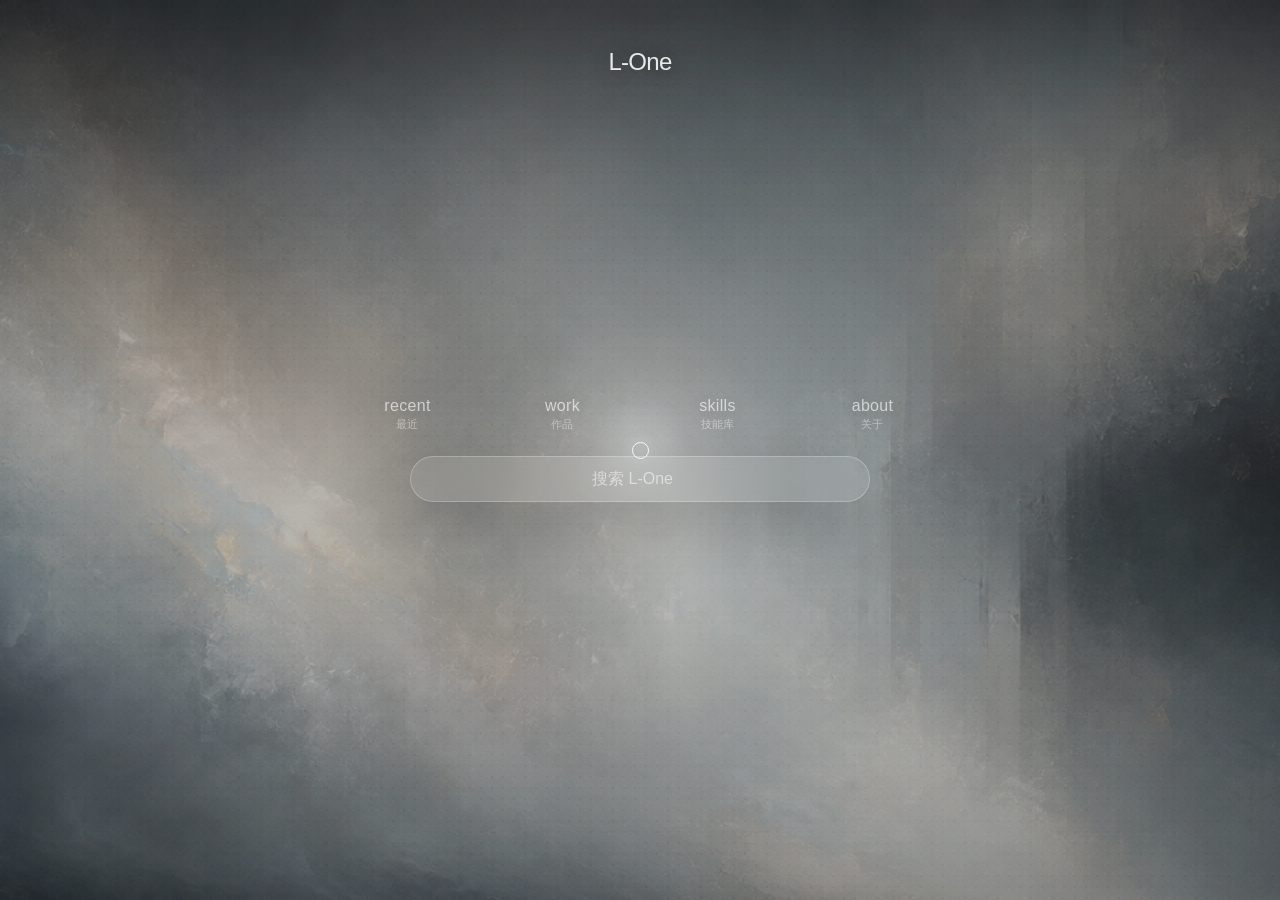
==== commit 9383b8f6: "Tune home landing visual intensity" ====
--- a/index.html
+++ b/index.html
@@ -153,7 +153,7 @@
       background-image: url("assets/diffuse-home-bg.png");
       background-size: cover;
       background-position: center;
-      filter: saturate(.9) contrast(1.04);
+      filter: brightness(.7) saturate(.88) contrast(1.05);
       transform: scale(1.02);
       z-index: 1;
     }
@@ -167,8 +167,8 @@
       z-index: 3;
       pointer-events: none;
       background:
-        radial-gradient(circle at var(--m3-x, 50%) var(--m3-y, 50%), rgba(255,255,255,.18), rgba(255,255,255,0) 24%),
-        linear-gradient(180deg, rgba(8,11,12,.12), rgba(8,11,12,.42));
+        radial-gradient(circle at var(--m3-x, 50%) var(--m3-y, 50%), rgba(255,255,255,.11), rgba(255,255,255,0) 17%),
+        linear-gradient(180deg, rgba(8,11,12,.28), rgba(8,11,12,.58));
       mix-blend-mode: screen;
     }
     .home-m3-grain {
@@ -315,7 +315,7 @@
       margin: -8.5px 0 0 -8.5px;
       border-radius: 50%;
       border: 1px solid rgba(255,255,255,.88);
-      box-shadow: 0 0 28px rgba(255,255,255,.22);
+      box-shadow: 0 0 20px rgba(255,255,255,.2);
       pointer-events: none;
       transform: translate3d(var(--m3-x, 50vw), var(--m3-y, 50vh), 0);
       transition: opacity .2s ease;
@@ -3063,8 +3063,8 @@
           y,
           vx: (Math.random() - .5) * .9,
           vy: -Math.random() * .7,
-          r: 38 + Math.random() * 74,
-          a: .12 + Math.random() * .13,
+          r: 27 + Math.random() * 52,
+          a: .1 + Math.random() * .1,
           hue: Math.random() > .55 ? "236,242,241" : "180,196,202"
         });
         if (smoke.length > 42) smoke.shift();
@@ -3077,10 +3077,10 @@
         pointer.y += (pointer.ty - pointer.y) * .11;
         ctx.clearRect(0, 0, window.innerWidth, window.innerHeight);
 
-        drawCoverImage(.12);
-        const ambient = ctx.createRadialGradient(pointer.x, pointer.y, 12, pointer.x, pointer.y, Math.max(window.innerWidth, window.innerHeight) * .68);
-        ambient.addColorStop(0, "rgba(255,255,255,.16)");
-        ambient.addColorStop(.38, "rgba(196,214,219,.08)");
+        drawCoverImage(.08);
+        const ambient = ctx.createRadialGradient(pointer.x, pointer.y, 10, pointer.x, pointer.y, Math.max(window.innerWidth, window.innerHeight) * .48);
+        ambient.addColorStop(0, "rgba(255,255,255,.13)");
+        ambient.addColorStop(.38, "rgba(196,214,219,.06)");
         ambient.addColorStop(1, "rgba(0,0,0,0)");
         ctx.fillStyle = ambient;
         ctx.fillRect(0, 0, window.innerWidth, window.innerHeight);
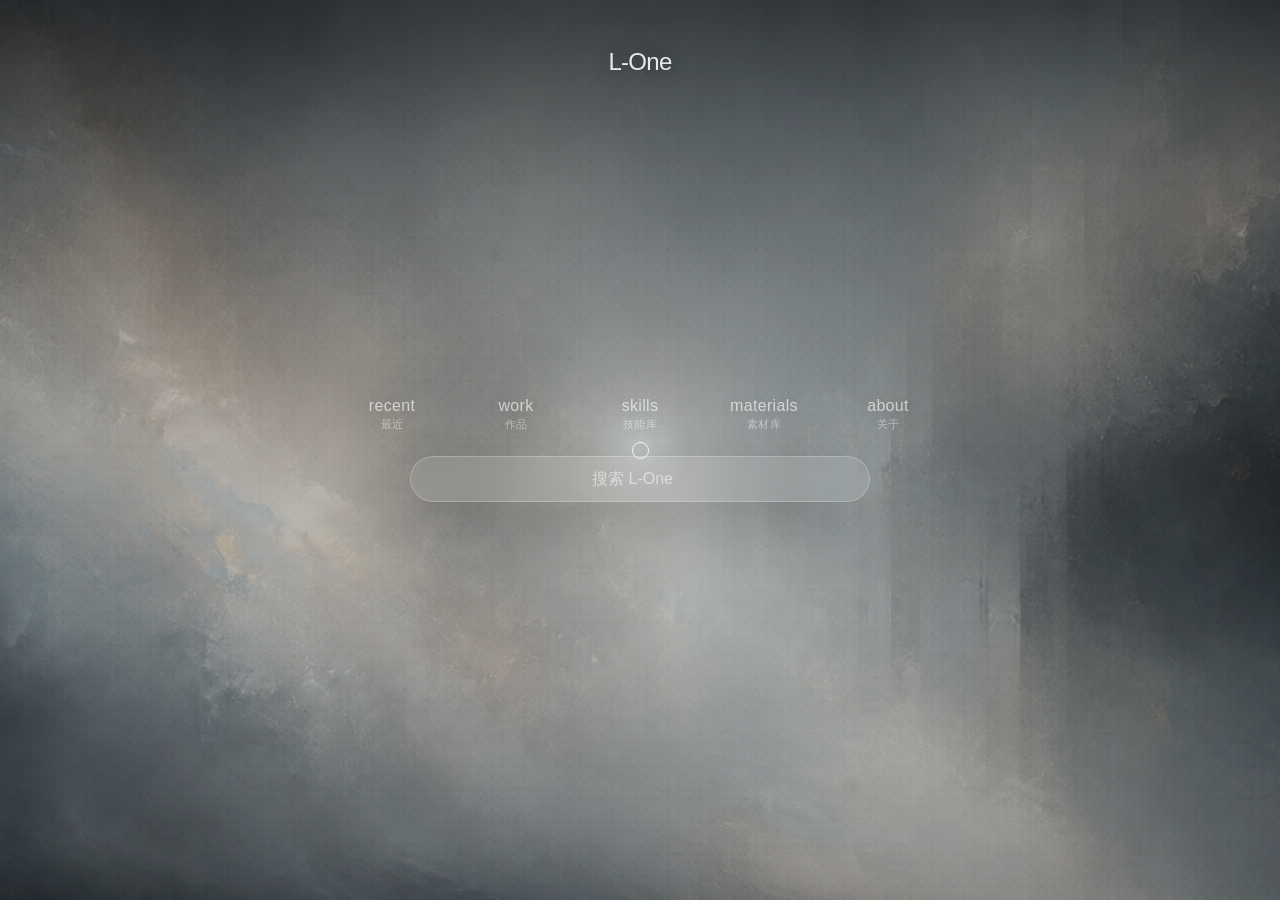
==== commit 096c8a06: "Add materials and motion libraries" ====
--- a/index.html
+++ b/index.html
@@ -206,7 +206,7 @@
     .home-m3-nav {
       position: relative;
       display: grid;
-      grid-template-columns: repeat(4, minmax(0, 1fr));
+      grid-template-columns: repeat(5, minmax(0, 1fr));
       gap: 0;
       align-items: center;
       color: rgba(255,255,255,.86);
@@ -1956,6 +1956,7 @@
         <a class="nav-link" href="#recent" data-route="recent"><strong>Recent</strong><span>最近</span></a>
         <a class="nav-link" href="#works" data-route="works"><strong>Works</strong><span>作品</span></a>
         <a class="nav-link" href="#skills" data-route="skills"><strong>Skills</strong><span>技能库</span></a>
+        <a class="nav-link" href="materials/"><strong>Materials</strong><span>素材库</span></a>
         <a class="nav-link" href="#about" data-route="about"><strong>About</strong><span>L-One</span></a>
       </nav>
       <label class="search" aria-label="搜索知识库">
@@ -1979,6 +1980,7 @@
             <a href="#recent" data-route="recent"><span class="en">recent</span><span class="zh">最近</span></a>
             <a href="#works" data-route="works"><span class="en">work</span><span class="zh">作品</span></a>
             <a href="#skills" data-route="skills"><span class="en">skills</span><span class="zh">技能库</span></a>
+            <a href="materials/"><span class="en">materials</span><span class="zh">素材库</span></a>
             <a href="#about" data-route="about"><span class="en">about</span><span class="zh">关于</span></a>
           </nav>
           <form class="home-m3-search" id="home-search-form" role="search" autocomplete="off">
@@ -2840,9 +2842,14 @@
           <button class="filter" type="button">内容创作</button>
           <button class="filter" type="button">视觉设计</button>
           <button class="filter" type="button">AI 工作流</button>
+          <button class="filter" type="button">素材库</button>
           <button class="filter icon" type="button"><svg width="14" height="14" viewBox="0 0 24 24" fill="none" stroke="currentColor"><path d="M4 5h16l-6 7v5l-4 2v-7z"></path></svg>筛选</button>
         </div>
         <div class="library-grid">
+          <a class="lib-card" href="motion-library.html">
+            <div class="lib-thumb"><div class="visual scene-notes"></div></div>
+            <h3>文字动效图书馆</h3>
+          </a>
           <article class="lib-card"><div class="lib-thumb"><div class="visual scene-stairs"></div></div><h3>城市的留白时刻</h3></article>
           <article class="lib-card"><div class="lib-thumb"><div class="visual scene-book"></div></div><h3>写作思考方法论</h3></article>
           <article class="lib-card"><div class="lib-thumb"><div class="visual scene-desk"></div></div><h3>个人官网搭建指南</h3></article>
@@ -2970,6 +2977,8 @@
       { route: "recent", title: "Recent", meta: "最近更新 · 作品与技能入口", keywords: "最近 更新 recent 入口" },
       { route: "works", title: "Works", meta: "作品归档 · 图文 视频 文章", keywords: "作品 图文 视频 文章 works" },
       { route: "skills", title: "Skills", meta: "技能库 · 资料与技能集合", keywords: "技能库 skills skill 资料" },
+      { url: "materials/", title: "Materials", meta: "素材库 · 视频 图片 GIF 创作资产", keywords: "素材库 materials 视频 图片 gif 资产 下载" },
+      { url: "motion-library.html", title: "文字动效图书馆", meta: "Motion Library · 动效库 · 素材库", keywords: "文字动效 动效库 motion library 素材库 代码" },
       { route: "about", title: "About", meta: "L-One · 个人介绍", keywords: "关于 about l-one" },
       { route: "work-action-camera-accessory", title: "解放双手的小配件 | 运动相机", meta: "小红书 · 视频 · 2025.10.15", keywords: "运动相机 配件 视频" },
       { route: "work-shougang", title: "首钢园 | 永定河畔的微凉惬意", meta: "小红书 · 图文 · 2025.09.27", keywords: "首钢园 永定河 图文 城市观察" },
@@ -3213,8 +3222,8 @@
       matches.forEach((item) => {
         const link = document.createElement("a");
         link.className = "home-search-result";
-        link.href = "#" + item.route;
-        link.dataset.route = item.route;
+        link.href = item.url || "#" + item.route;
+        if (item.route) link.dataset.route = item.route;
         const title = document.createElement("strong");
         title.textContent = item.title;
         const meta = document.createElement("span");
@@ -3225,6 +3234,11 @@
       return matches;
     }
     function navigateToRoute(route) {
+      if (!route) return;
+      if (route.endsWith(".html")) {
+        location.href = route;
+        return;
+      }
       location.hash = "#" + route;
       setRoute(route);
     }
@@ -3285,7 +3299,12 @@
       event.preventDefault();
       const input = document.getElementById("home-search-input");
       const matches = renderHomeSearch(input?.value || "");
-      if (matches[0]) navigateToRoute(matches[0].route);
+      const first = matches[0];
+      if (first?.url) {
+        location.href = first.url;
+        return;
+      }
+      if (first?.route) navigateToRoute(first.route);
     });
     window.addEventListener("hashchange", () => setRoute(location.hash.replace("#", "")));
     document.addEventListener("click", (event) => {
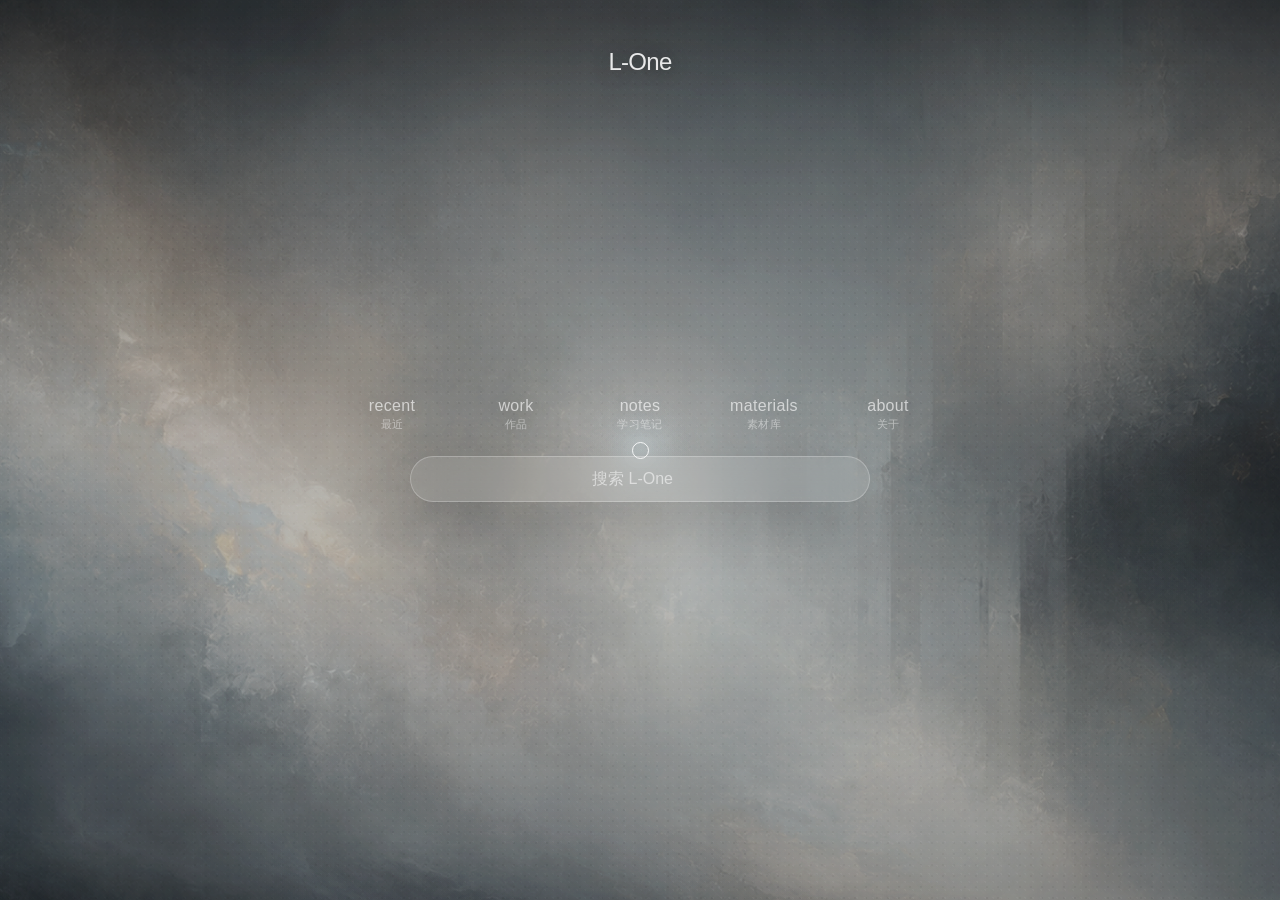
==== commit 5d15edf1: "Rebuild motion library and notes navigation" ====
--- a/index.html
+++ b/index.html
@@ -1955,7 +1955,7 @@
       <nav class="nav" aria-label="主导航">
         <a class="nav-link" href="#recent" data-route="recent"><strong>Recent</strong><span>最近</span></a>
         <a class="nav-link" href="#works" data-route="works"><strong>Works</strong><span>作品</span></a>
-        <a class="nav-link" href="#skills" data-route="skills"><strong>Skills</strong><span>技能库</span></a>
+        <a class="nav-link" href="#skills" data-route="skills"><strong>Notes</strong><span>学习笔记</span></a>
         <a class="nav-link" href="materials/"><strong>Materials</strong><span>素材库</span></a>
         <a class="nav-link" href="#about" data-route="about"><strong>About</strong><span>L-One</span></a>
       </nav>
@@ -1979,7 +1979,7 @@
           <nav class="home-m3-nav" aria-label="主导航">
             <a href="#recent" data-route="recent"><span class="en">recent</span><span class="zh">最近</span></a>
             <a href="#works" data-route="works"><span class="en">work</span><span class="zh">作品</span></a>
-            <a href="#skills" data-route="skills"><span class="en">skills</span><span class="zh">技能库</span></a>
+            <a href="#skills" data-route="skills"><span class="en">notes</span><span class="zh">学习笔记</span></a>
             <a href="materials/"><span class="en">materials</span><span class="zh">素材库</span></a>
             <a href="#about" data-route="about"><span class="en">about</span><span class="zh">关于</span></a>
           </nav>
@@ -2071,7 +2071,7 @@
     <section class="page" id="page-recent">
       <div class="container recent-page">
         <div class="section-head"><h1>Recent</h1></div>
-        <p class="recent-intro">这里集中放置 L-One 最近更新的作品、技能库和站点内容入口。首页保持轻入口，Recent 负责承接持续更新。</p>
+        <p class="recent-intro">这里集中放置 L-One 最近更新的作品、学习笔记和站点内容入口。首页保持轻入口，Recent 负责承接持续更新。</p>
         <div class="recent-feed">
           <a class="recent-entry" href="#work-action-camera-accessory" data-route="work-action-camera-accessory">
             <time class="recent-date">2025.10.15</time>
@@ -2099,9 +2099,9 @@
             <span class="recent-type">进入 Works</span>
           </a>
           <a class="recent-entry" href="#skills" data-route="skills">
-            <time class="recent-date">Skills</time>
-            <span class="recent-main"><strong>技能库</strong><span>进入已整理和后续公开的技能内容集合</span></span>
-            <span class="recent-type">进入 Skills</span>
+            <time class="recent-date">Notes</time>
+            <span class="recent-main"><strong>学习笔记</strong><span>进入已经整理并公开的学习内容</span></span>
+            <span class="recent-type">进入 Notes</span>
           </a>
         </div>
       </div>
@@ -2834,42 +2834,14 @@
     <section class="page" id="page-skills">
       <div class="container">
         <div class="lib-hero">
-          <h1>L-One Skills</h1>
-          <p>把好用的工作流、提示词和能力模块整理成可复用的技能库。</p>
-        </div>
-        <div class="filters">
-          <button class="filter active" type="button">全部分类</button>
-          <button class="filter" type="button">内容创作</button>
-          <button class="filter" type="button">视觉设计</button>
-          <button class="filter" type="button">AI 工作流</button>
-          <button class="filter" type="button">素材库</button>
-          <button class="filter icon" type="button"><svg width="14" height="14" viewBox="0 0 24 24" fill="none" stroke="currentColor"><path d="M4 5h16l-6 7v5l-4 2v-7z"></path></svg>筛选</button>
+          <h1>Notes 学习笔记</h1>
+          <p>记录已经整理完成、可以持续查阅和使用的学习内容。</p>
         </div>
         <div class="library-grid">
           <a class="lib-card" href="motion-library.html">
             <div class="lib-thumb"><div class="visual scene-notes"></div></div>
             <h3>文字动效图书馆</h3>
           </a>
-          <article class="lib-card"><div class="lib-thumb"><div class="visual scene-stairs"></div></div><h3>城市的留白时刻</h3></article>
-          <article class="lib-card"><div class="lib-thumb"><div class="visual scene-book"></div></div><h3>写作思考方法论</h3></article>
-          <article class="lib-card"><div class="lib-thumb"><div class="visual scene-desk"></div></div><h3>个人官网搭建指南</h3></article>
-          <article class="lib-card"><div class="lib-thumb"><div class="visual scene-book"></div></div><h3>好文章是改出来的</h3></article>
-          <article class="lib-card"><div class="lib-thumb"><div class="visual scene-room"></div></div><h3>内容结构化方法</h3></article>
-          <article class="lib-card"><div class="lib-thumb"><div class="visual scene-city"></div></div><h3>长期主义者的工作流</h3></article>
-          <article class="lib-card"><div class="lib-thumb"><div class="visual scene-desk"></div></div><h3>高效专注的工作环境</h3></article>
-          <article class="lib-card"><div class="lib-thumb"><div class="visual scene-book"></div></div><h3>如何有效阅读一本书</h3></article>
-          <article class="lib-card"><div class="lib-thumb"><div class="visual scene-room"></div></div><h3>创作者的设备清单</h3></article>
-          <article class="lib-card"><div class="lib-thumb"><div class="visual scene-water"></div></div><h3>审美提升的日常练习</h3></article>
-          <article class="lib-card"><div class="lib-thumb"><div class="visual scene-notes"></div></div><h3>设计思维入门</h3></article>
-          <article class="lib-card"><div class="lib-thumb"><div class="visual scene-notes"></div></div><h3>灵感收集系统</h3></article>
-          <article class="lib-card"><div class="lib-thumb"><div class="visual scene-arch"></div></div><h3>极简主义与生活</h3></article>
-          <article class="lib-card"><div class="lib-thumb"><div class="visual scene-notes"></div></div><h3>每日复盘模板</h3></article>
-          <article class="lib-card"><div class="lib-thumb"><div class="visual scene-book"></div></div><h3>推荐书单合集</h3></article>
-          <article class="lib-card"><div class="lib-thumb"><div class="visual scene-room"></div></div><h3>Web 开发基础速查</h3></article>
-          <article class="lib-card"><div class="lib-thumb"><div class="visual scene-desk"></div></div><h3>数据可视化基础</h3></article>
-          <article class="lib-card"><div class="lib-thumb"><div class="visual scene-room"></div></div><h3>深度学习资源导航</h3></article>
-          <article class="lib-card"><div class="lib-thumb"><div class="visual scene-water"></div></div><h3>心理学入门笔记</h3></article>
-          <article class="lib-card"><div class="lib-thumb"><div class="visual scene-city"></div></div><h3>演讲与表达技巧</h3></article>
         </div>
       </div>
     </section>
@@ -2976,7 +2948,7 @@
     const searchItems = [
       { route: "recent", title: "Recent", meta: "最近更新 · 作品与技能入口", keywords: "最近 更新 recent 入口" },
       { route: "works", title: "Works", meta: "作品归档 · 图文 视频 文章", keywords: "作品 图文 视频 文章 works" },
-      { route: "skills", title: "Skills", meta: "技能库 · 资料与技能集合", keywords: "技能库 skills skill 资料" },
+      { route: "skills", title: "Notes", meta: "学习笔记 · 已整理内容", keywords: "学习笔记 notes skills skill 资料" },
       { url: "materials/", title: "Materials", meta: "素材库 · 视频 图片 GIF 创作资产", keywords: "素材库 materials 视频 图片 gif 资产 下载" },
       { url: "motion-library.html", title: "文字动效图书馆", meta: "Motion Library · 动效库 · 素材库", keywords: "文字动效 动效库 motion library 素材库 代码" },
       { route: "about", title: "About", meta: "L-One · 个人介绍", keywords: "关于 about l-one" },
